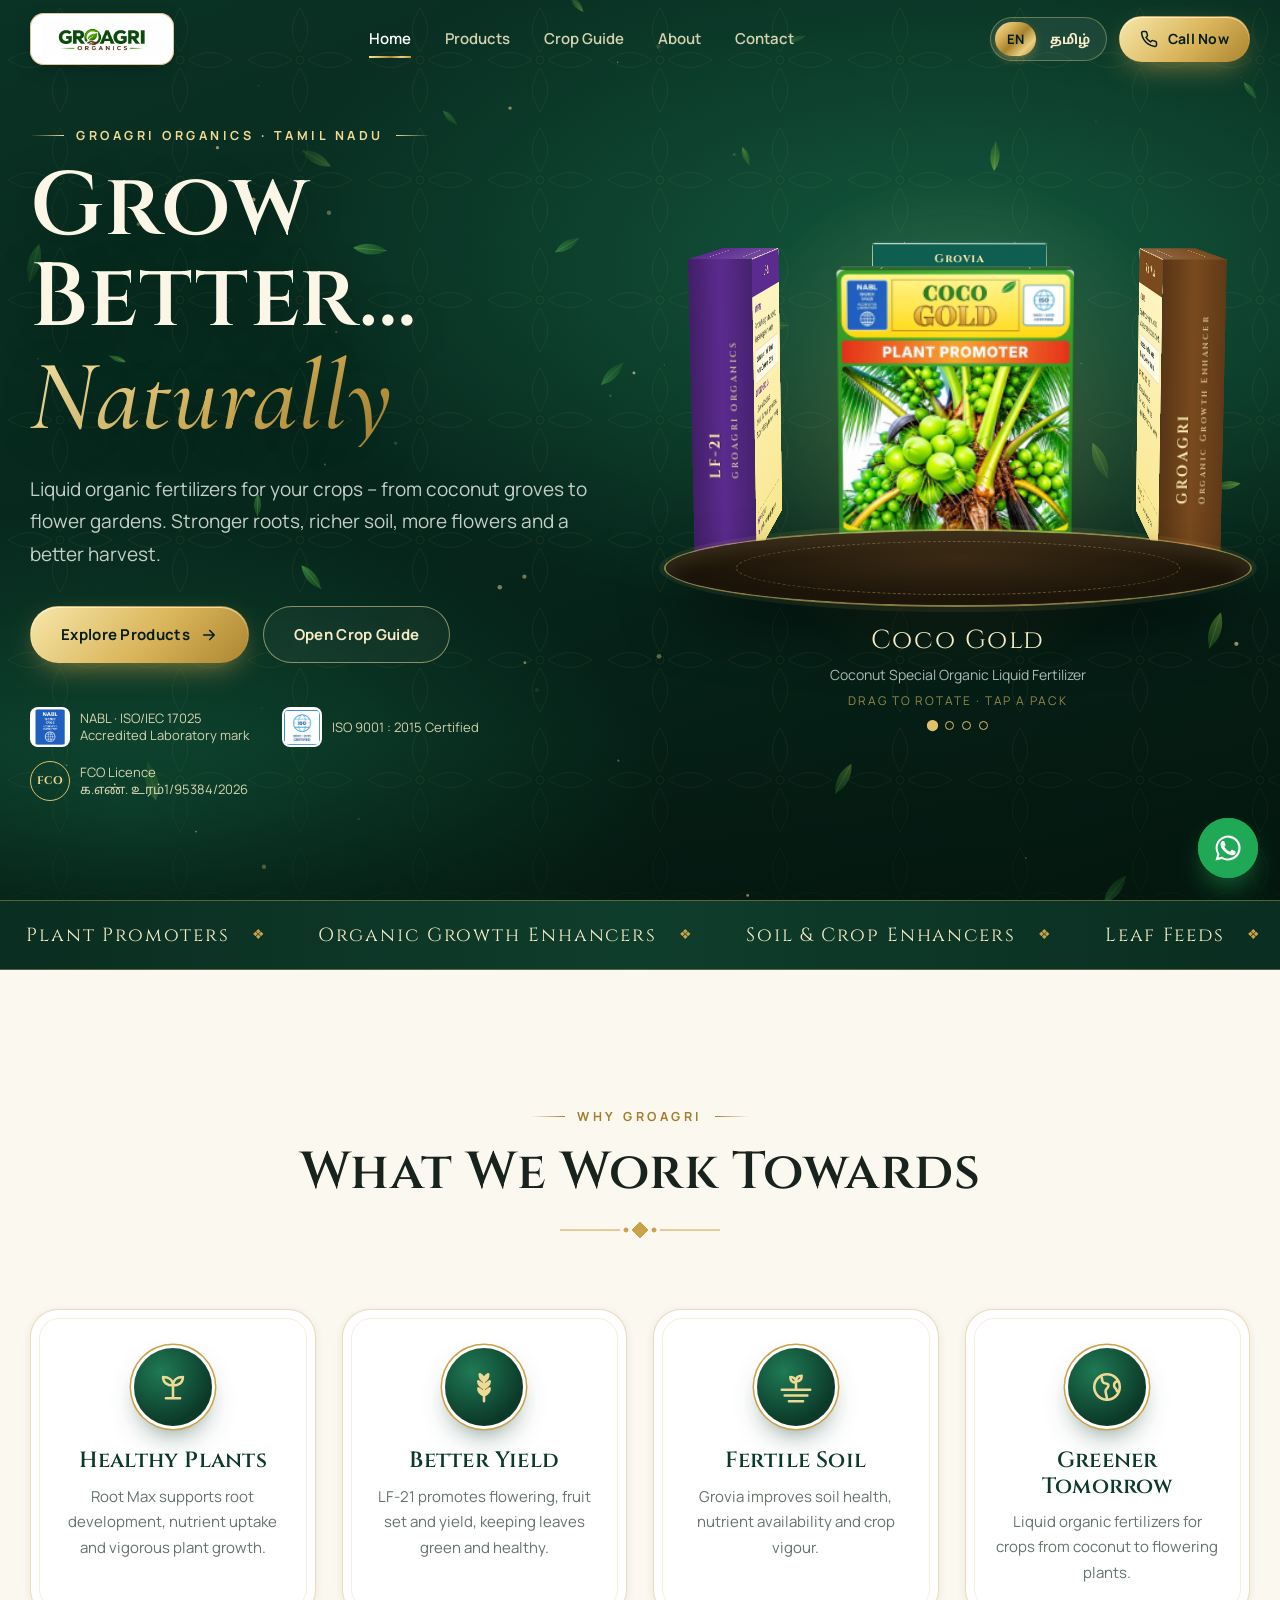
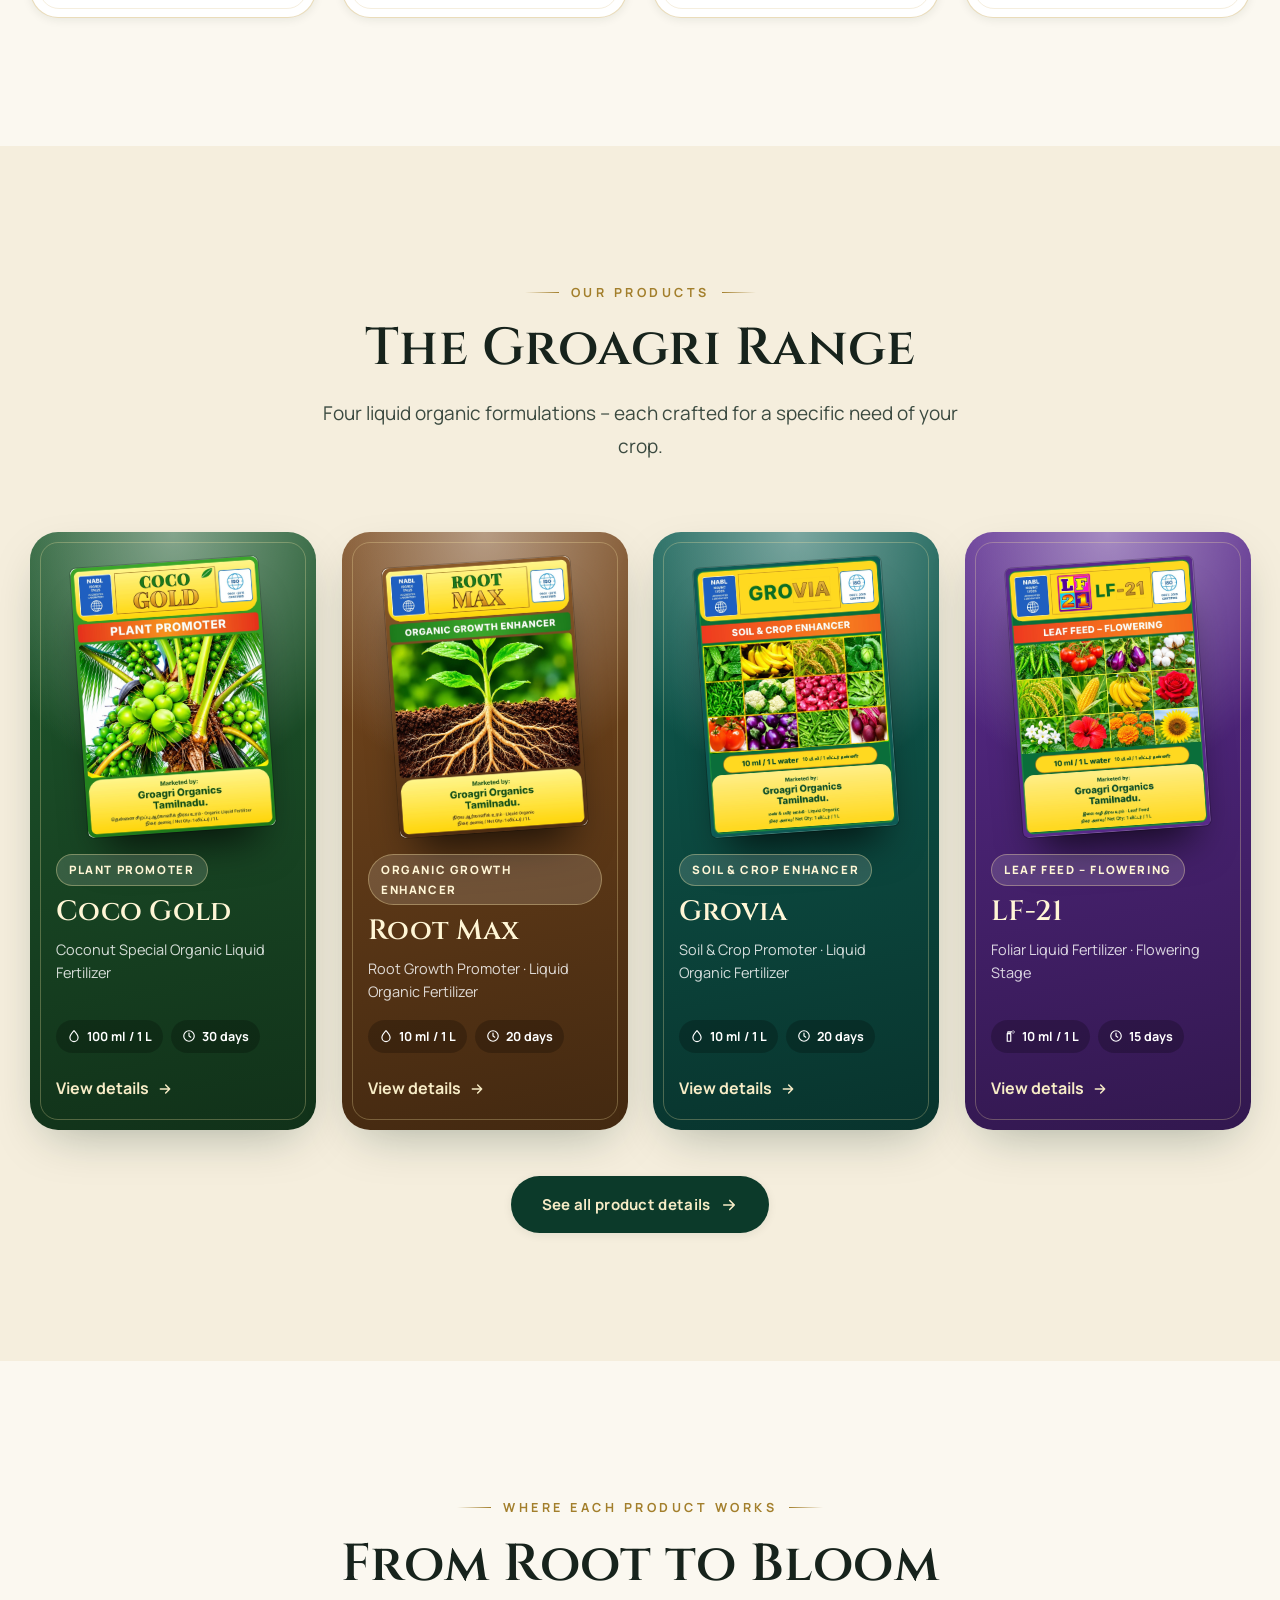
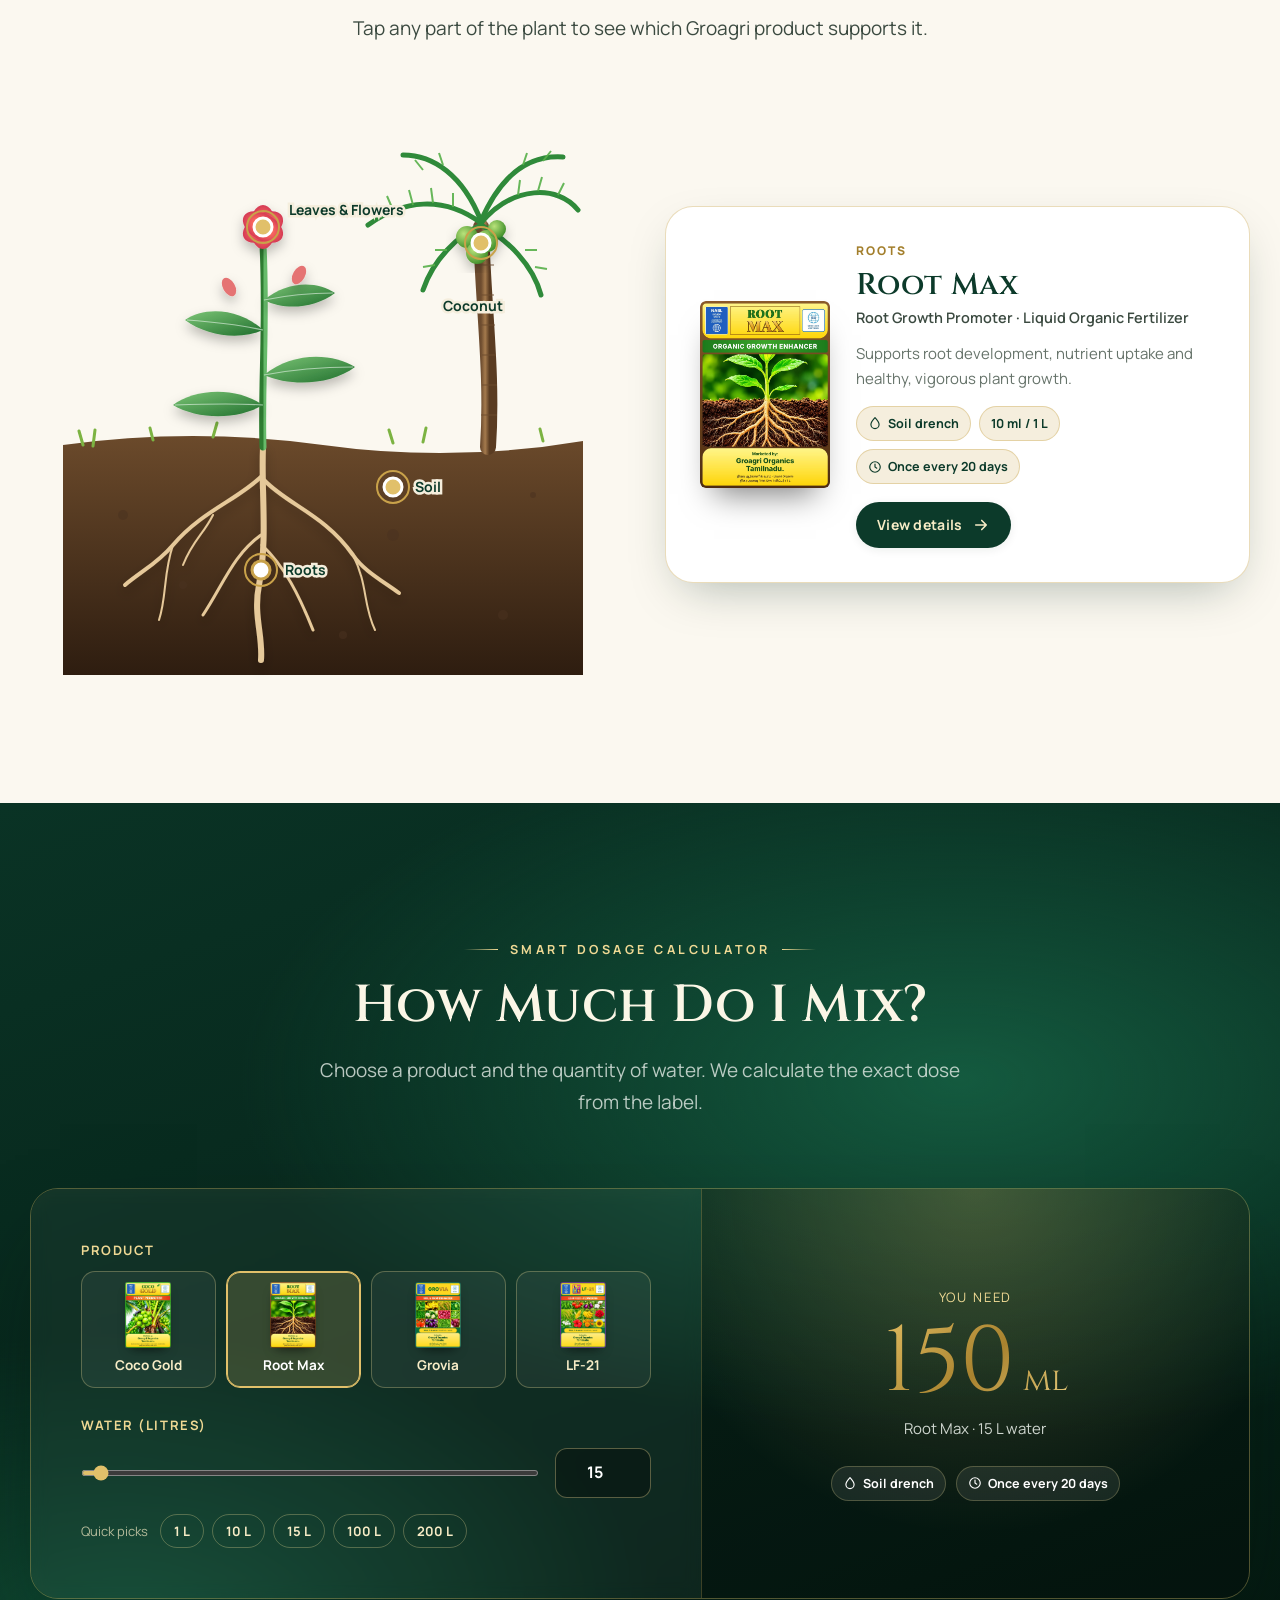
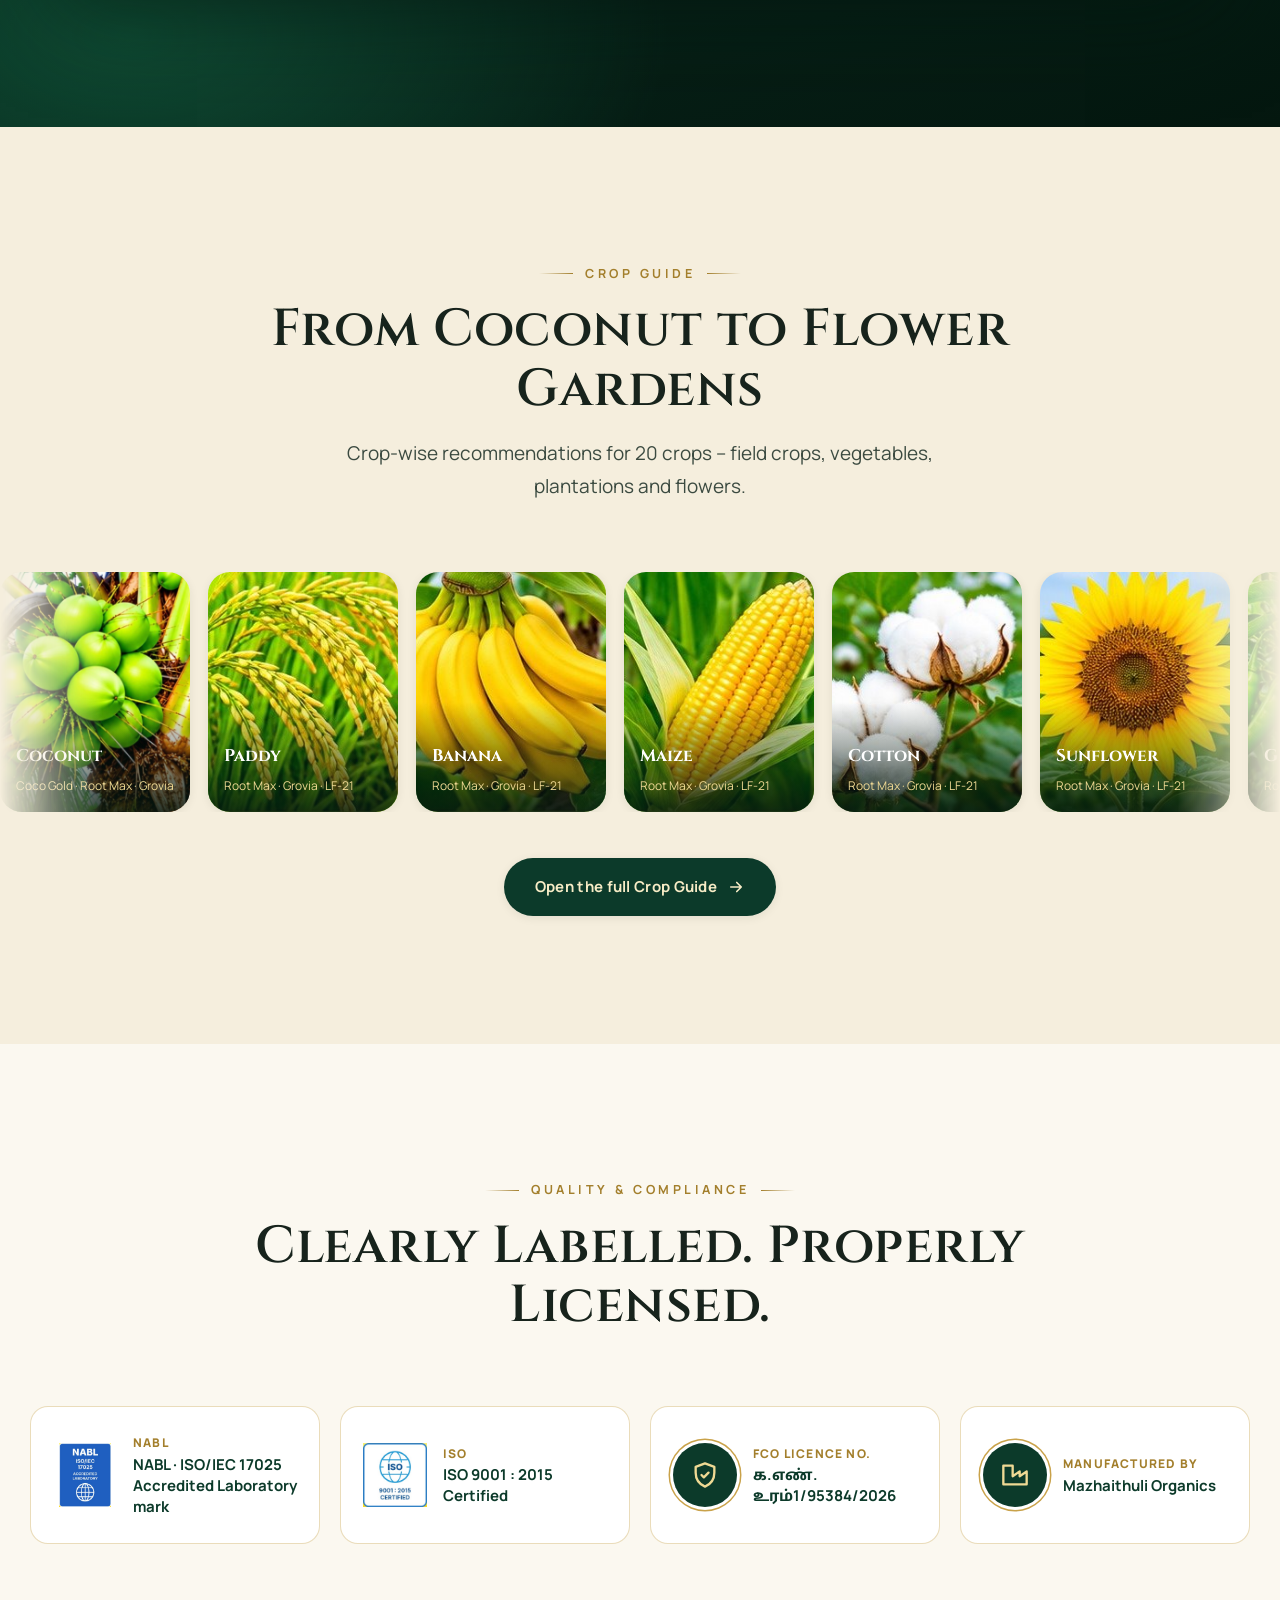
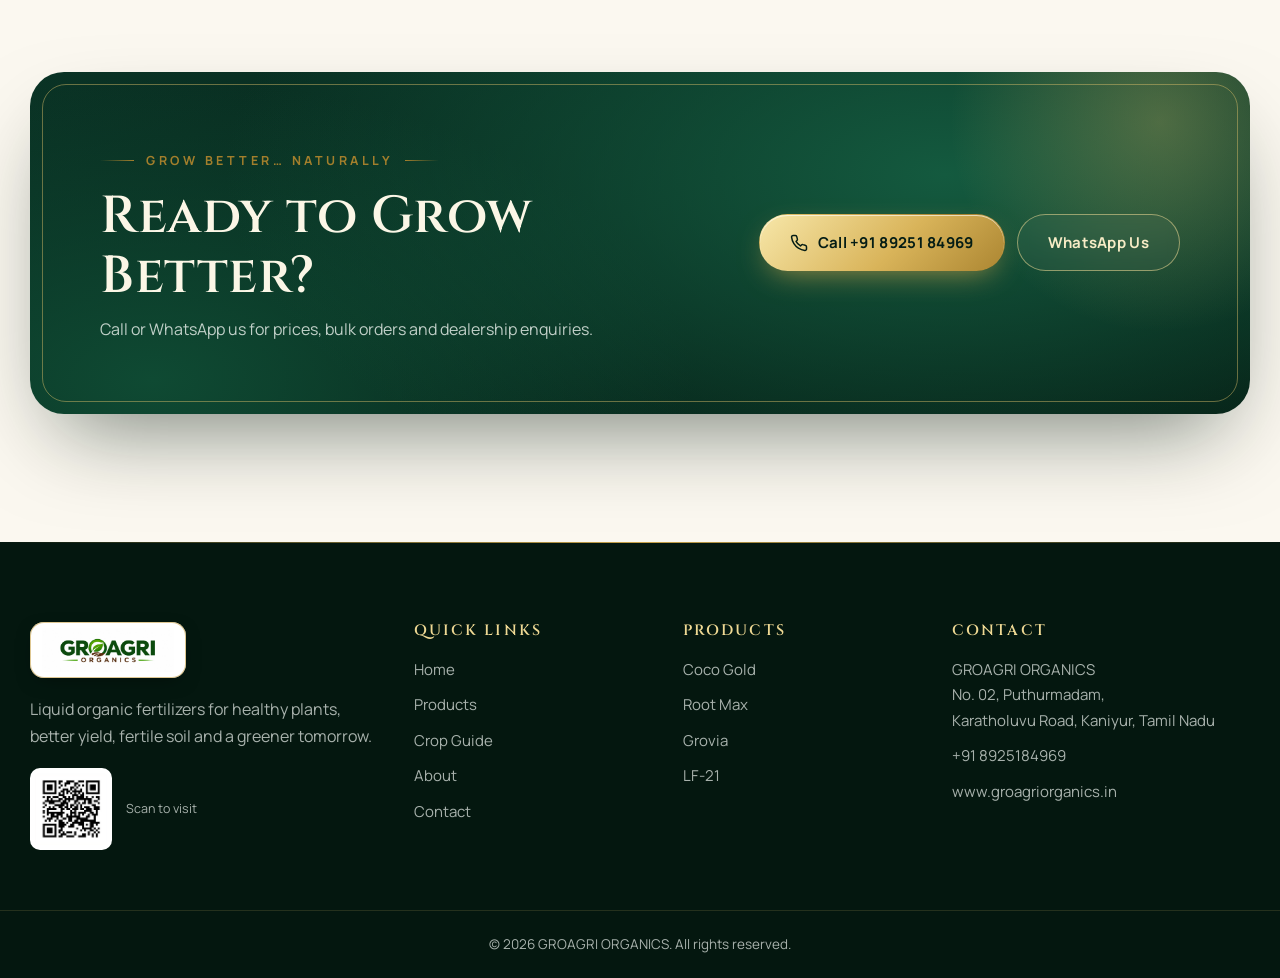
==== index.html @ ae7a4f5a "Redesign site: royal theme, 3D product views, English/Tamil - Replace placeholder catalogue with the" ====
<!DOCTYPE html>
<html lang="en" class="no-js">
<head>
  <meta charset="UTF-8">
  <meta name="viewport" content="width=device-width, initial-scale=1.0, viewport-fit=cover">
  <title>GROAGRI ORGANICS | Liquid Organic Fertilizers – Tamil Nadu</title>
  <meta name="description" content="GROAGRI ORGANICS, Tamil Nadu – Coco Gold, Root Max, Grovia and LF-21 liquid organic fertilizers for coconut, field crops, vegetables and flowers.">
  <meta name="theme-color" content="#082a1f">
  <meta property="og:title" content="GROAGRI ORGANICS – Grow Better… Naturally">
  <meta property="og:description" content="Liquid organic fertilizers: Coco Gold, Root Max, Grovia, LF-21.">
  <meta property="og:image" content="images/banner.jpg">
  <link rel="icon" href="images/logo.png">
  <link rel="preconnect" href="https://fonts.googleapis.com">
  <link rel="preconnect" href="https://fonts.gstatic.com" crossorigin>
  <link href="https://fonts.googleapis.com/css2?family=Cinzel:wght@500;600;700&family=Cormorant+Garamond:ital,wght@1,500;1,600&family=Manrope:wght@400;500;600;700;800&family=Noto+Sans+Tamil:wght@400;500;600;700&family=Noto+Serif+Tamil:wght@500;600;700&display=swap" rel="stylesheet">
  <link rel="preload" as="image" href="images/packs/root-max.jpg">
  <link rel="stylesheet" href="css/style.css">
</head>
<body data-page="home" data-title="meta.title.home">

<main>
  <!-- ============ HERO ============ -->
  <section class="hero">
    <canvas id="particles" aria-hidden="true"></canvas>
    <div class="container">
      <div class="hero-copy">
        <span class="eyebrow reveal" data-i18n="hero.eyebrow">Groagri Organics · Tamil Nadu</span>
        <h1 class="reveal" style="--rd:.08s" data-i18n-html="hero.title">Grow Better…<br><em>Naturally</em></h1>
        <p class="lead reveal" style="--rd:.16s" data-i18n="hero.lead">Liquid organic fertilizers for every stage of your crop.</p>
        <div class="hero-actions reveal" style="--rd:.24s">
          <a href="products.html" class="btn btn-gold"><span data-i18n="hero.btn1">Explore Products</span>
            <svg viewBox="0 0 24 24" fill="none" stroke="currentColor" stroke-width="2.2" stroke-linecap="round" stroke-linejoin="round"><path d="M5 12h14M13 6l6 6-6 6"/></svg></a>
          <a href="crop-guide.html" class="btn btn-ghost" data-i18n="hero.btn2">Open Crop Guide</a>
        </div>
        <div class="trust-row reveal" style="--rd:.32s">
          <div class="trust-item"><img src="images/badges/nabl.png" alt="NABL ISO/IEC 17025" width="40" height="40"><span data-i18n="trust.nabl"></span></div>
          <div class="trust-item"><img src="images/badges/iso.png" alt="ISO 9001:2015" width="40" height="40"><span data-i18n="trust.iso"></span></div>
          <div class="trust-item"><span class="seal">FCO</span><span><span data-i18n="trust.fco"></span><br>க.எண். உரம்1/95384/2026</span></div>
        </div>
      </div>

      <div class="stage reveal" id="stage" style="--rd:.2s" aria-roledescription="carousel" aria-label="Groagri products">
        <div class="stage-glow"></div>
        <div class="ring"></div>
        <div class="pedestal" aria-hidden="true"></div>
        <div class="stage-caption" aria-live="polite">
          <div class="name"></div>
          <div class="type"></div>
          <div class="hint" data-i18n="hero.drag">Drag to rotate</div>
          <div class="stage-dots"></div>
        </div>
      </div>
    </div>
  </section>

  <!-- ============ CATEGORY RIBBON ============ -->
  <div class="marquee" aria-hidden="true">
    <div class="marquee-track">
      <span class="marquee-item" data-i18n="cat.1"></span><span class="marquee-item" data-i18n="cat.2"></span>
      <span class="marquee-item" data-i18n="cat.3"></span><span class="marquee-item" data-i18n="cat.4"></span>
      <span class="marquee-item" data-i18n="tagline"></span>
      <span class="marquee-item" data-i18n="cat.1"></span><span class="marquee-item" data-i18n="cat.2"></span>
      <span class="marquee-item" data-i18n="cat.3"></span><span class="marquee-item" data-i18n="cat.4"></span>
      <span class="marquee-item" data-i18n="tagline"></span>
    </div>
  </div>

  <!-- ============ PILLARS ============ -->
  <section class="section">
    <div class="container">
      <div class="section-head reveal">
        <span class="eyebrow" data-i18n="pillars.eyebrow">Why Groagri</span>
        <h2 data-i18n="pillars.title">Four Promises in Every Bottle</h2>
        <div class="ornament" aria-hidden="true"><svg viewBox="0 0 160 18" fill="none" stroke="currentColor"><path d="M0 9h60M100 9h60"/><path d="M80 1l8 8-8 8-8-8z" fill="currentColor"/><circle cx="66" cy="9" r="2" fill="currentColor"/><circle cx="94" cy="9" r="2" fill="currentColor"/></svg></div>
      </div>
      <div class="grid grid-4">
        <div class="pillar reveal"><div class="medallion"><svg viewBox="0 0 24 24" fill="none" stroke="currentColor" stroke-width="1.8" stroke-linecap="round" stroke-linejoin="round"><path d="M7 20h10M12 20v-9M12 11C12 7 9 5 5 5c0 4 3 6 7 6zM12 11c0-4 3-6 7-6 0 4-3 6-7 6z"/></svg></div><h3 data-i18n="p1.t"></h3><p data-i18n="p1.d"></p></div>
        <div class="pillar reveal" style="--rd:.08s"><div class="medallion"><svg viewBox="0 0 24 24" fill="none" stroke="currentColor" stroke-width="1.8" stroke-linecap="round" stroke-linejoin="round"><path d="M12 22V8M12 8c-2-1-3-3-3-5 2 1 3 3 3 5zM12 8c2-1 3-3 3-5-2 1-3 3-3 5zM12 13c-2-1-4-2-4-5 2 1 4 2 4 5zM12 13c2-1 4-2 4-5-2 1-4 2-4 5zM12 18c-2-1-4-2-4-5 2 1 4 2 4 5zM12 18c2-1 4-2 4-5-2 1-4 2-4 5z"/></svg></div><h3 data-i18n="p2.t"></h3><p data-i18n="p2.d"></p></div>
        <div class="pillar reveal" style="--rd:.16s"><div class="medallion"><svg viewBox="0 0 24 24" fill="none" stroke="currentColor" stroke-width="1.8" stroke-linecap="round" stroke-linejoin="round"><path d="M2 14h20M4 18h16M7 22h10M12 14V6M12 9c-2 0-4-1-4-4 2 0 4 1 4 4zM12 8c2 0 4-1 4-4-2 0-4 1-4 4z"/></svg></div><h3 data-i18n="p3.t"></h3><p data-i18n="p3.d"></p></div>
        <div class="pillar reveal" style="--rd:.24s"><div class="medallion"><svg viewBox="0 0 24 24" fill="none" stroke="currentColor" stroke-width="1.8" stroke-linecap="round" stroke-linejoin="round"><circle cx="12" cy="12" r="9"/><path d="M8 4.5c1 2 0 3.5 1.5 4.5S13 9 13 11s-2 2-2 4 1 3 1 6M20 8c-2 0-3 1-3 3s2 2 2 4"/></svg></div><h3 data-i18n="p4.t"></h3><p data-i18n="p4.d"></p></div>
      </div>
    </div>
  </section>

  <!-- ============ RANGE ============ -->
  <section class="section section-cream">
    <div class="container">
      <div class="section-head reveal">
        <span class="eyebrow" data-i18n="range.eyebrow">Our Products</span>
        <h2 data-i18n="range.title">The Groagri Range</h2>
        <p class="lead" data-i18n="range.lead"></p>
      </div>
      <div class="grid grid-4" id="range-grid"></div>
      <div style="text-align:center;margin-top:46px" class="reveal">
        <a href="products.html" class="btn btn-dark"><span data-i18n="range.all">See all product details</span>
          <svg viewBox="0 0 24 24" fill="none" stroke="currentColor" stroke-width="2.2" stroke-linecap="round" stroke-linejoin="round"><path d="M5 12h14M13 6l6 6-6 6"/></svg></a>
      </div>
    </div>
  </section>

  <!-- ============ PLANT EXPLORER ============ -->
  <section class="section">
    <div class="container">
      <div class="section-head reveal">
        <span class="eyebrow" data-i18n="plant.eyebrow"></span>
        <h2 data-i18n="plant.title">From Root to Bloom</h2>
        <p class="lead" data-i18n="plant.lead"></p>
      </div>
      <div class="explorer">
        <div class="reveal">
          <svg class="plant-svg" viewBox="0 0 520 560" role="group" aria-label="Plant explorer">
            <defs>
              <linearGradient id="soilG" x1="0" y1="0" x2="0" y2="1"><stop offset="0" stop-color="#6b4a2b"/><stop offset="1" stop-color="#2e1d10"/></linearGradient>
              <linearGradient id="stemG" x1="0" y1="0" x2="1" y2="0"><stop offset="0" stop-color="#2e7d32"/><stop offset="1" stop-color="#66bb6a"/></linearGradient>
              <linearGradient id="leafG" x1="0" y1="0" x2="1" y2="1"><stop offset="0" stop-color="#7cc576"/><stop offset="1" stop-color="#1f6e2d"/></linearGradient>
              <linearGradient id="trunkG" x1="0" y1="0" x2="1" y2="0"><stop offset="0" stop-color="#6d4c2f"/><stop offset=".5" stop-color="#a47a4d"/><stop offset="1" stop-color="#5a3c22"/></linearGradient>
              <radialGradient id="nutG" cx=".35" cy=".35" r=".7"><stop offset="0" stop-color="#b9e27a"/><stop offset="1" stop-color="#3f8f2a"/></radialGradient>
              <radialGradient id="flowerG" cx=".5" cy=".5" r=".6"><stop offset="0" stop-color="#ffd54f"/><stop offset=".35" stop-color="#ff6f61"/><stop offset="1" stop-color="#c62850"/></radialGradient>
              <filter id="soft" x="-20%" y="-20%" width="140%" height="140%"><feDropShadow dx="0" dy="6" stdDeviation="6" flood-opacity=".25"/></filter>
            </defs>
            <!-- soil -->
            <path d="M0 330 Q130 312 260 330 T520 326 V560 H0Z" fill="url(#soilG)"/>
            <g fill="#4a3220" opacity=".55"><circle cx="60" cy="400" r="5"/><circle cx="120" cy="470" r="4"/><circle cx="330" cy="420" r="6"/><circle cx="440" cy="500" r="5"/><circle cx="280" cy="520" r="4"/><circle cx="470" cy="380" r="3"/></g>
            <g stroke="#7cb342" stroke-width="3" stroke-linecap="round"><path d="M20 330l-4-14M30 331l2-16M90 325l-3-12M150 322l4-14M330 328l-4-13M360 327l3-14M480 326l-3-12"/></g>
            <!-- roots -->
            <g fill="none" stroke="#e6c99a" stroke-linecap="round" filter="url(#soft)">
              <path d="M200 332 C198 380 205 420 196 470 C190 500 200 520 198 545" stroke-width="6"/>
              <path d="M200 360 C175 385 140 395 110 430 C95 448 80 455 62 470" stroke-width="4"/>
              <path d="M201 365 C225 390 262 400 290 440 C300 455 318 465 336 478" stroke-width="4"/>
              <path d="M198 420 C170 440 160 470 140 500" stroke-width="3"/>
              <path d="M199 430 C222 452 236 480 250 515" stroke-width="3"/>
              <path d="M110 430 C100 460 104 480 96 505M290 440 C305 470 300 490 312 515M150 400 C140 420 130 425 120 450" stroke-width="2"/>
            </g>
            <!-- palm -->
            <path d="M425 332 C430 260 420 190 418 112" stroke="url(#trunkG)" stroke-width="16" fill="none" stroke-linecap="round"/>
            <g stroke="#6d4c2f" stroke-width="1.5" opacity=".6"><path d="M418 300h16M419 270h15M419 240h14M418 210h14M418 180h13M418 150h13"/></g>
            <g fill="none" stroke="#2f8a3a" stroke-width="5" stroke-linecap="round">
              <path d="M418 108 C380 80 340 85 305 110"/><path d="M418 108 C450 70 495 70 515 95"/>
              <path d="M418 106 C400 60 370 40 340 40"/><path d="M418 106 C440 55 470 40 500 42"/>
              <path d="M418 110 C395 120 370 145 360 175"/><path d="M418 110 C445 125 470 150 478 180"/>
            </g>
            <g stroke="#58b04a" stroke-width="2" opacity=".9">
              <path d="M330 95l-6-14M350 90l-4-15M370 88l-2-15M390 92l0-14M455 80l2-15M475 76l4-14M495 80l6-12"/>
              <path d="M360 55l-8-10M380 50l-4-12M460 50l4-12M480 46l8-10M372 150l-12 2M384 135l-12 0M462 135l12 0M472 152l12 2"/>
            </g>
            <g filter="url(#soft)"><circle cx="404" cy="122" r="11" fill="url(#nutG)"/><circle cx="424" cy="126" r="11" fill="url(#nutG)"/><circle cx="414" cy="138" r="11" fill="url(#nutG)"/><circle cx="434" cy="114" r="9" fill="url(#nutG)"/></g>
            <!-- plant stem & leaves -->
            <path d="M200 332 C198 270 204 210 200 130" stroke="url(#stemG)" stroke-width="7" fill="none" stroke-linecap="round"/>
            <g fill="url(#leafG)" filter="url(#soft)">
              <path d="M200 290 C170 270 130 275 110 290 C135 305 175 305 200 290Z"/>
              <path d="M201 260 C230 236 270 238 292 252 C268 270 228 272 201 260Z"/>
              <path d="M200 215 C175 192 140 192 122 205 C145 222 178 225 200 215Z"/>
              <path d="M201 185 C225 165 255 166 272 178 C252 193 222 196 201 185Z"/>
            </g>
            <g stroke="#e8f5e9" stroke-width="1.2" opacity=".6" fill="none"><path d="M200 290 C170 288 140 289 112 290M201 260 C232 254 262 252 290 252M200 215 C178 210 150 207 124 205M201 185 C225 180 248 178 270 178"/></g>
            <g filter="url(#soft)">
              <g transform="translate(200 112)">
                <ellipse rx="13" ry="22" fill="url(#flowerG)"/><ellipse rx="13" ry="22" fill="url(#flowerG)" transform="rotate(60)"/><ellipse rx="13" ry="22" fill="url(#flowerG)" transform="rotate(120)"/>
                <circle r="8" fill="#ffd54f"/>
              </g>
              <ellipse cx="236" cy="160" rx="6" ry="10" fill="#e57373" transform="rotate(30 236 160)"/>
              <ellipse cx="166" cy="172" rx="6" ry="10" fill="#e57373" transform="rotate(-30 166 172)"/>
            </g>
            <!-- hotspots -->
            <g class="hotspot" data-zone="leaf" tabindex="0" role="button" aria-label="LF-21 – leaves and flowers"><circle class="ring-o" cx="200" cy="112" r="16"/><circle class="dot" cx="200" cy="112" r="9"/><text x="226" y="100" data-i18n="plant.leaf">Leaves &amp; Flowers</text></g>
            <g class="hotspot" data-zone="nut" tabindex="0" role="button" aria-label="Coco Gold – coconut"><circle class="ring-o" cx="418" cy="128" r="16"/><circle class="dot" cx="418" cy="128" r="9"/><text x="380" y="196" data-i18n="plant.nut">Coconut</text></g>
            <g class="hotspot" data-zone="soil" tabindex="0" role="button" aria-label="Grovia – soil"><circle class="ring-o" cx="330" cy="372" r="16"/><circle class="dot" cx="330" cy="372" r="9"/><text x="352" y="377" data-i18n="plant.soil">Soil</text></g>
            <g class="hotspot" data-zone="root" tabindex="0" role="button" aria-label="Root Max – roots"><circle class="ring-o" cx="198" cy="455" r="16"/><circle class="dot" cx="198" cy="455" r="9"/><text x="222" y="460" data-i18n="plant.root">Roots</text></g>
          </svg>
        </div>
        <div class="explorer-panel reveal" id="explorer-panel" aria-live="polite"></div>
      </div>
    </div>
  </section>

  <!-- ============ CALCULATOR ============ -->
  <section class="section section-dark">
    <div class="container">
      <div class="section-head reveal">
        <span class="eyebrow" data-i18n="calc.eyebrow">Smart Dosage Calculator</span>
        <h2 style="color:#fbf6e6" data-i18n="calc.title">How Much Do I Mix?</h2>
        <p class="lead" data-i18n="calc.lead"></p>
      </div>
      <div class="calc reveal" id="calc">
        <div class="calc-form">
          <label class="lbl" data-i18n="calc.product">Product</label>
          <div class="prod-pick"></div>
          <label class="lbl" for="calc-l" data-i18n="calc.water">Water (litres)</label>
          <div class="range-row">
            <input type="range" min="1" max="500" step="1" value="15" aria-label="Water (litres)">
            <input type="number" id="calc-l" min="1" max="1000" value="15" inputmode="numeric">
          </div>
          <div class="quick"><span data-i18n="calc.tank">Quick picks</span>
            <button type="button" data-l="1">1 L</button><button type="button" data-l="10">10 L</button>
            <button type="button" data-l="15">15 L</button><button type="button" data-l="100">100 L</button><button type="button" data-l="200">200 L</button>
          </div>
        </div>
        <div class="calc-out" aria-live="polite">
          <div class="k" data-i18n="calc.need">You need</div>
          <div class="big"></div>
          <div class="sub"></div>
          <div class="meta"></div>
        </div>
      </div>
    </div>
  </section>

  <!-- ============ CROPS ============ -->
  <section class="section section-cream">
    <div class="container">
      <div class="section-head reveal">
        <span class="eyebrow" data-i18n="cropsTeaser.eyebrow">Crop Guide</span>
        <h2 data-i18n="cropsTeaser.title">From Coconut to Flower Gardens</h2>
        <p class="lead" data-i18n="cropsTeaser.lead"></p>
      </div>
    </div>
    <div class="crop-strip marquee-host" id="crop-strip"></div>
    <div style="text-align:center;margin-top:46px" class="reveal">
      <a href="crop-guide.html" class="btn btn-dark"><span data-i18n="cropsTeaser.btn">Open the full Crop Guide</span>
        <svg viewBox="0 0 24 24" fill="none" stroke="currentColor" stroke-width="2.2" stroke-linecap="round" stroke-linejoin="round"><path d="M5 12h14M13 6l6 6-6 6"/></svg></a>
    </div>
  </section>

  <!-- ============ QUALITY ============ -->
  <section class="section">
    <div class="container">
      <div class="section-head reveal">
        <span class="eyebrow" data-i18n="quality.eyebrow">Quality &amp; Compliance</span>
        <h2 data-i18n="quality.title">Clearly Labelled. Properly Licensed.</h2>
      </div>
      <div class="quality-grid">
        <div class="q-card reveal"><img src="images/badges/nabl.png" alt="NABL ISO/IEC 17025" loading="lazy"><div><small>NABL</small><b data-i18n="trust.nabl"></b></div></div>
        <div class="q-card reveal" style="--rd:.08s"><img src="images/badges/iso.png" alt="ISO 9001:2015" loading="lazy"><div><small>ISO</small><b data-i18n="trust.iso"></b></div></div>
        <div class="q-card reveal" style="--rd:.16s"><span class="seal-lg"><svg viewBox="0 0 24 24" fill="none" stroke="currentColor" stroke-width="2" stroke-linecap="round" stroke-linejoin="round"><path d="M12 22c5.5-2.5 8-6 8-12V5l-8-3-8 3v5c0 6 2.5 9.5 8 12Z"/><path d="m9 12 2 2 4-4"/></svg></span><div><small data-i18n="prod.licence">FCO Licence No.</small><b>க.எண். உரம்1/95384/2026</b></div></div>
        <div class="q-card reveal" style="--rd:.24s"><span class="seal-lg"><svg viewBox="0 0 24 24" fill="none" stroke="currentColor" stroke-width="2" stroke-linecap="round" stroke-linejoin="round"><path d="M2 20h20V9l-6 4V9l-6 4V4H2z"/></svg></span><div><small data-i18n="prod.mfgBy">Manufactured by</small><b>Mazhaithuli Organics</b></div></div>
      </div>
    </div>
  </section>

  <!-- ============ CTA ============ -->
  <section class="section" style="padding-top:0">
    <div class="container">
      <div class="cta-royal reveal">
        <div>
          <span class="eyebrow" data-i18n="slogan">Grow Better… Naturally</span>
          <h2 data-i18n="cta.title">Ready to Grow Better?</h2>
          <p data-i18n="cta.lead"></p>
        </div>
        <div class="actions">
          <a href="tel:+918925184969" class="btn btn-gold"><svg viewBox="0 0 24 24" fill="none" stroke="currentColor" stroke-width="2" stroke-linecap="round" stroke-linejoin="round"><path d="M22 16.9v3a2 2 0 0 1-2.2 2 19.8 19.8 0 0 1-8.6-3.1 19.5 19.5 0 0 1-6-6A19.8 19.8 0 0 1 2.1 4.2 2 2 0 0 1 4.1 2h3a2 2 0 0 1 2 1.7c.1 1 .4 1.9.7 2.8a2 2 0 0 1-.5 2.1L8 9.9a16 16 0 0 0 6 6l1.3-1.3a2 2 0 0 1 2.1-.4c.9.3 1.8.6 2.8.7a2 2 0 0 1 1.7 2z"/></svg><span data-i18n="cta.call">Call +91 89251 84969</span></a>
          <a href="https://wa.me/918925184969" target="_blank" rel="noopener" class="btn btn-ghost" data-i18n="cta.wa">WhatsApp Us</a>
        </div>
      </div>
    </div>
  </section>
</main>

<script src="js/data.js"></script>
<script src="js/i18n.js"></script>
<script src="js/main.js"></script>
</body>
</html>
---- css/style.css ----
/* =========================================================
   GROAGRI ORGANICS — Royal Emerald & Antique Gold theme
   ========================================================= */
@view-transition { navigation: auto; }

:root {
  --em-950: #051d15;
  --em-900: #082a1f;
  --em-800: #0c3a2a;
  --em-700: #124c37;
  --em-600: #1a6448;
  --em-500: #22805b;
  --leaf: #4caf50;
  --gold-200: #f7ecc6;
  --gold-300: #efd994;
  --gold-400: #e1c06a;
  --gold-500: #c9a24a;
  --gold-600: #a37f2c;
  --gold-700: #7d5f1c;
  --ivory: #fbf8f0;
  --cream: #f5eedd;
  --parch: #ece0c2;
  --ink: #17231c;
  --ink-2: #3b4a40;
  --muted: #66736a;
  --line: rgba(201, 162, 74, .38);
  --line-soft: rgba(23, 35, 28, .09);
  --gold-grad: linear-gradient(135deg, #f7e7a9 0%, #d9b45a 28%, #a8822e 52%, #e9cf80 76%, #b88f37 100%);
  --em-grad: radial-gradient(1200px 600px at 75% 30%, #145a3f 0%, rgba(20,90,63,0) 60%),
             radial-gradient(900px 500px at 10% 90%, #0f4a33 0%, rgba(15,74,51,0) 60%),
             linear-gradient(160deg, #0a3325 0%, #062319 60%, #04170f 100%);
  --radius: 18px;
  --radius-lg: 28px;
  --shadow-sm: 0 2px 10px rgba(8, 42, 31, .08);
  --shadow: 0 18px 50px -18px rgba(8, 42, 31, .35);
  --shadow-lg: 0 40px 90px -30px rgba(4, 23, 15, .55);
  --font-display: "Cinzel", "Noto Serif Tamil", Georgia, serif;
  --font-serif: "Cormorant Garamond", "Noto Serif Tamil", Georgia, serif;
  --font-body: "Manrope", "Noto Sans Tamil", system-ui, -apple-system, "Segoe UI", sans-serif;
  --header-h: 78px;
  --ease: cubic-bezier(.22, .8, .24, 1);
}

html[data-lang="ta"] {
  --font-display: "Noto Serif Tamil", "Cinzel", Georgia, serif;
  --font-serif: "Noto Serif Tamil", "Cormorant Garamond", Georgia, serif;
  --font-body: "Noto Sans Tamil", "Manrope", system-ui, sans-serif;
}

*, *::before, *::after { box-sizing: border-box; margin: 0; padding: 0; }
html { scroll-behavior: smooth; -webkit-text-size-adjust: 100%; }
body {
  font-family: var(--font-body);
  color: var(--ink);
  background: var(--ivory);
  line-height: 1.7;
  font-size: 16px;
  overflow-x: hidden;
  -webkit-font-smoothing: antialiased;
}
img { max-width: 100%; display: block; }
a { color: inherit; text-decoration: none; }
button, input, select, textarea { font: inherit; color: inherit; }
ul { list-style: none; }
::selection { background: var(--gold-400); color: var(--em-950); }
:focus-visible { outline: 2px solid var(--gold-400); outline-offset: 3px; border-radius: 6px; }

.container { width: min(1220px, 100% - 40px); margin-inline: auto; }
.section { padding: clamp(72px, 10vw, 130px) 0; position: relative; }
.section-cream { background: var(--cream); }
.section-dark { background: var(--em-grad); color: #eaf1ec; }
.section-dark .lead, .section-dark p { color: rgba(234, 241, 236, .78); }

/* ---------- Typography ---------- */
h1, h2, h3, h4 { font-family: var(--font-display); line-height: 1.15; font-weight: 600; letter-spacing: .01em; }
html[data-lang="ta"] h1, html[data-lang="ta"] h2, html[data-lang="ta"] h3 { line-height: 1.4; letter-spacing: 0; }
h2 { font-size: clamp(30px, 4.2vw, 52px); }
html[data-lang="ta"] h2 { font-size: clamp(26px, 3.4vw, 42px); }
h3 { font-size: 22px; }
.lead { font-size: clamp(16px, 1.5vw, 19px); color: var(--ink-2); max-width: 640px; }
em, .serif-i { font-family: var(--font-serif); font-style: italic; font-weight: 500; }
.gold-text {
  background: var(--gold-grad); -webkit-background-clip: text; background-clip: text; color: transparent;
}

.eyebrow {
  display: inline-flex; align-items: center; gap: 12px;
  font-size: 12.5px; letter-spacing: .28em; text-transform: uppercase; font-weight: 700;
  color: var(--gold-600); margin-bottom: 16px;
}
html[data-lang="ta"] .eyebrow { letter-spacing: .06em; font-size: 13.5px; }
.eyebrow::before, .eyebrow::after {
  content: ""; width: 34px; height: 1px; background: linear-gradient(90deg, transparent, currentColor);
}
.eyebrow::after { background: linear-gradient(90deg, currentColor, transparent); }
.section-dark .eyebrow, .hero .eyebrow, .page-banner .eyebrow { color: var(--gold-300); }

.section-head { text-align: center; max-width: 780px; margin: 0 auto clamp(44px, 6vw, 70px); }
.section-head .lead { margin: 18px auto 0; }

.ornament { display: flex; justify-content: center; margin: 18px 0 0; color: var(--gold-500); }
.ornament svg { width: 160px; height: 18px; }

/* ---------- Buttons ---------- */
.btn {
  --bg: var(--em-800);
  position: relative; display: inline-flex; align-items: center; justify-content: center; gap: 10px;
  padding: 15px 30px; border-radius: 999px; font-weight: 700; font-size: 15px; letter-spacing: .02em;
  border: 1px solid transparent; cursor: pointer; overflow: hidden; isolation: isolate;
  transition: transform .35s var(--ease), box-shadow .35s var(--ease), background .3s;
  white-space: nowrap;
}
.btn svg { width: 18px; height: 18px; flex: none; }
.btn:hover { transform: translateY(-2px); }
.btn-gold { background: var(--gold-grad); background-size: 200% 200%; color: var(--em-950); box-shadow: 0 10px 30px -10px rgba(201, 162, 74, .8), inset 0 1px 0 rgba(255,255,255,.6); }
.btn-gold::after {
  content: ""; position: absolute; inset: 0; z-index: -1;
  background: linear-gradient(110deg, transparent 30%, rgba(255,255,255,.65) 48%, transparent 66%);
  transform: translateX(-120%); transition: transform .9s var(--ease);
}
.btn-gold:hover::after { transform: translateX(120%); }
.btn-ghost { border-color: rgba(239, 217, 148, .55); color: var(--gold-200); background: rgba(255,255,255,.04); backdrop-filter: blur(6px); }
.btn-ghost:hover { background: rgba(239, 217, 148, .12); border-color: var(--gold-300); }
.btn-dark { background: var(--em-800); color: var(--gold-200); box-shadow: var(--shadow-sm); }
.btn-dark:hover { background: var(--em-700); box-shadow: var(--shadow); }
.btn-line { border-color: var(--line); color: var(--em-800); background: transparent; }
.btn-line:hover { background: var(--em-800); color: var(--gold-200); }
.btn-sm { padding: 10px 20px; font-size: 14px; }
.btn-wa { background: #1fa855; color: #fff; }
.btn-wa:hover { background: #18914a; }

/* ---------- Header ---------- */
.scroll-progress {
  position: fixed; top: 0; left: 0; height: 3px; width: 100%; z-index: 120;
  background: var(--gold-grad); transform-origin: 0 50%; transform: scaleX(0);
}
.site-header {
  position: fixed; inset: 0 0 auto; z-index: 100; height: var(--header-h);
  display: flex; align-items: center;
  transition: background .4s, box-shadow .4s, height .4s;
}
.site-header::after {
  content: ""; position: absolute; left: 0; right: 0; bottom: 0; height: 1px;
  background: linear-gradient(90deg, transparent, rgba(225, 192, 106, .45), transparent); opacity: 0; transition: opacity .4s;
}
.site-header.scrolled { background: rgba(6, 32, 23, .82); backdrop-filter: blur(16px) saturate(140%); -webkit-backdrop-filter: blur(16px) saturate(140%); box-shadow: 0 10px 40px -20px rgba(0,0,0,.6); --header-h: 68px; }
.site-header.scrolled::after { opacity: 1; }
.site-header .container { display: flex; align-items: center; justify-content: space-between; gap: 18px; }
.brand { display: flex; align-items: center; gap: 12px; flex: none; }
.brand-badge {
  background: #fff; border-radius: 14px; padding: 6px 12px; display: grid; place-items: center;
  box-shadow: 0 6px 20px -8px rgba(0,0,0,.5), inset 0 0 0 1px rgba(201, 162, 74, .6);
}
.brand img { height: 40px; width: auto; }
.nav { display: flex; align-items: center; gap: 6px; }
.nav a.nav-link {
  position: relative; padding: 8px 14px; font-weight: 600; font-size: 15px; color: rgba(247, 236, 198, .86);
  transition: color .3s;
}
.nav a.nav-link::after {
  content: ""; position: absolute; left: 14px; right: 14px; bottom: 2px; height: 1.5px;
  background: var(--gold-grad); transform: scaleX(0); transform-origin: center; transition: transform .4s var(--ease);
}
.nav a.nav-link:hover, .nav a.nav-link.active { color: #fff; }
.nav a.nav-link:hover::after, .nav a.nav-link.active::after { transform: scaleX(1); }
.header-actions { display: flex; align-items: center; gap: 12px; }

.lang-switch {
  display: inline-flex; padding: 4px; border-radius: 999px; gap: 2px;
  background: rgba(255,255,255,.07); border: 1px solid rgba(239, 217, 148, .35);
}
.lang-switch button {
  border: 0; background: transparent; color: var(--gold-200); cursor: pointer;
  font-weight: 700; font-size: 13px; padding: 6px 12px; border-radius: 999px; transition: background .3s, color .3s;
  font-family: "Manrope", "Noto Sans Tamil", sans-serif;
}
.lang-switch button[aria-pressed="true"] { background: var(--gold-grad); color: var(--em-950); box-shadow: 0 4px 12px -4px rgba(201,162,74,.8); }

.menu-toggle {
  display: none; width: 46px; height: 46px; border-radius: 12px; cursor: pointer;
  background: rgba(255,255,255,.06); border: 1px solid rgba(239, 217, 148, .35); position: relative;
}
.menu-toggle span, .menu-toggle span::before, .menu-toggle span::after {
  position: absolute; left: 12px; right: 12px; height: 2px; background: var(--gold-200); border-radius: 2px; content: "";
  transition: transform .35s var(--ease), top .35s var(--ease), opacity .2s;
}
.menu-toggle span { top: 22px; }
.menu-toggle span::before { left: 0; right: 0; top: -7px; }
.menu-toggle span::after { left: 0; right: 0; top: 7px; }
body.menu-open .menu-toggle span { background: transparent; }
body.menu-open .menu-toggle span::before { top: 0; transform: rotate(45deg); }
body.menu-open .menu-toggle span::after { top: 0; transform: rotate(-45deg); }

/* ---------- Hero ---------- */
.hero {
  position: relative; min-height: 100svh; display: flex; align-items: center;
  background: var(--em-grad); color: #eef4ef; overflow: hidden;
  padding: calc(var(--header-h) + 30px) 0 90px;
}
.hero::before {
  /* subtle royal damask pattern */
  content: ""; position: absolute; inset: 0; opacity: .07; pointer-events: none;
  background-image: url("data:image/svg+xml,%3Csvg xmlns='http://www.w3.org/2000/svg' width='120' height='120' viewBox='0 0 120 120'%3E%3Cg fill='none' stroke='%23e1c06a' stroke-width='1'%3E%3Cpath d='M60 8c10 16 10 28 0 44C50 36 50 24 60 8z'/%3E%3Cpath d='M60 112c10-16 10-28 0-44-10 16-10 28 0 44z'/%3E%3Cpath d='M8 60c16-10 28-10 44 0-16 10-28 10-44 0z'/%3E%3Cpath d='M112 60c-16-10-28-10-44 0 16 10 28 10 44 0z'/%3E%3Ccircle cx='60' cy='60' r='4'/%3E%3C/g%3E%3C/svg%3E");
}
.hero::after {
  content: ""; position: absolute; inset: auto 0 0; height: 160px; pointer-events: none;
  background: linear-gradient(180deg, transparent, rgba(4, 23, 15, .6));
}
#particles { position: absolute; inset: 0; width: 100%; height: 100%; pointer-events: none; z-index: 1; }
.hero .container { position: relative; z-index: 2; display: grid; grid-template-columns: 1.02fr 1fr; align-items: center; gap: 40px; }
.hero h1 {
  font-size: clamp(44px, 7vw, 92px); font-weight: 600; line-height: 1.02; margin-bottom: 26px;
  color: #fbf6e6; text-shadow: 0 10px 40px rgba(0,0,0,.35);
}
html[data-lang="ta"] .hero h1 { font-size: clamp(34px, 5.2vw, 66px); line-height: 1.3; }
.hero h1 em {
  display: inline-block; font-size: 1.12em; padding-right: .1em;
  background: var(--gold-grad); background-size: 220% 100%; -webkit-background-clip: text; background-clip: text; color: transparent;
  animation: goldflow 7s ease-in-out infinite;
}
@keyframes goldflow { 0%,100% { background-position: 0% 50%; } 50% { background-position: 100% 50%; } }
.hero .lead { color: rgba(238, 244, 239, .82); margin-bottom: 36px; }
.hero-actions { display: flex; flex-wrap: wrap; gap: 14px; }
.trust-row { display: flex; flex-wrap: wrap; align-items: center; gap: 14px 22px; margin-top: 44px; }
.trust-item { display: flex; align-items: center; gap: 10px; font-size: 13px; color: rgba(247, 236, 198, .85); max-width: 230px; line-height: 1.35; }
.trust-item img { width: 40px; height: 40px; object-fit: contain; border-radius: 8px; background: #fff; padding: 2px; flex: none; }
.trust-item .seal {
  width: 40px; height: 40px; border-radius: 50%; display: grid; place-items: center; flex: none;
  border: 1px solid var(--gold-400); color: var(--gold-300); font-family: var(--font-display); font-size: 11px; font-weight: 700;
}

/* ---------- 3D Carousel ---------- */
.stage {
  --w: 196px; --h: calc(var(--w) * 1.438); --d: calc(var(--w) * .3); --r: calc(var(--w) * 1.12);
  --top: 60px;
  position: relative; height: calc(var(--top) + var(--h) + 190px); perspective: 1500px; perspective-origin: 50% 30%;
  touch-action: pan-y; cursor: grab; user-select: none; -webkit-user-select: none; outline: none;
}
.stage.dragging { cursor: grabbing; }
.stage-glow {
  position: absolute; width: 120%; aspect-ratio: 1; border-radius: 50%; left: -10%; top: 50%; transform: translateY(-55%);
  background: radial-gradient(closest-side, rgba(225, 192, 106, .28), rgba(225, 192, 106, .07) 50%, transparent 72%);
  filter: blur(6px); pointer-events: none;
}
.ring { position: absolute; left: 50%; top: var(--top); margin-left: calc(var(--w) / -2); width: var(--w); height: var(--h); transform-style: preserve-3d; }
.slot { position: absolute; inset: 0; transform-style: preserve-3d; }
.slot .float { position: absolute; inset: 0; transform-style: preserve-3d; animation: floaty 6s ease-in-out infinite; }
.slot:nth-child(2) .float { animation-delay: -1.5s; }
.slot:nth-child(3) .float { animation-delay: -3s; }
.slot:nth-child(4) .float { animation-delay: -4.5s; }
@keyframes floaty { 0%,100% { transform: translateY(0); } 50% { transform: translateY(-12px); } }

.pedestal {
  position: absolute; left: 50%; top: calc(var(--top) + var(--h) - 4px); width: calc(var(--r) * 2.9); max-width: 100%; height: 74px; transform: translateX(-50%);
  border-radius: 50%;
  background: radial-gradient(ellipse at 50% 35%, #3a2a14 0%, #20170b 55%, #0d0904 100%);
  box-shadow: 0 0 0 2px rgba(225, 192, 106, .55), 0 0 0 7px rgba(225, 192, 106, .08), 0 30px 60px -10px rgba(0,0,0,.7), inset 0 8px 18px rgba(255, 220, 150, .12);
}
.pedestal::before {
  content: ""; position: absolute; inset: 10px 12%; border-radius: 50%;
  border: 1px dashed rgba(225, 192, 106, .35);
}
.stage-caption { position: absolute; top: calc(var(--top) + var(--h) + 84px); left: 0; right: 0; text-align: center; z-index: 3; }
.stage-caption .name { font-family: var(--font-display); font-size: 26px; color: var(--gold-200); letter-spacing: .06em; transition: opacity .3s; }
.stage-caption .type { font-size: 14px; color: rgba(238, 244, 239, .72); min-height: 1.6em; padding: 0 10px; }
.stage-caption .hint { font-size: 12px; letter-spacing: .16em; text-transform: uppercase; color: rgba(225, 192, 106, .65); margin-top: 4px; }
.stage-dots { display: flex; justify-content: center; gap: 8px; margin-top: 10px; }
.stage-dots button { width: 9px; height: 9px; border-radius: 50%; border: 1px solid var(--gold-400); background: transparent; cursor: pointer; padding: 0; transition: background .3s, transform .3s; }
.stage-dots button[aria-current="true"] { background: var(--gold-400); transform: scale(1.25); }

/* ---------- Cuboid product pack ---------- */
.pack {
  --w: 196px; --h: calc(var(--w) * 1.438); --d: calc(var(--w) * .3);
  --c: #1f5a2e; --a: #e8c24a;
  position: absolute; inset: 0; width: var(--w); height: var(--h); transform-style: preserve-3d;
}
.stage .pack, .ring .pack { --w: inherit; }
.pack .face { position: absolute; backface-visibility: hidden; -webkit-backface-visibility: hidden; overflow: hidden; }
.pack .front, .pack .back { width: var(--w); height: var(--h); border-radius: 4px; }
.pack .front { transform: translateZ(calc(var(--d) / 2)); background: #f6e27a center / cover no-repeat; box-shadow: inset 0 0 0 1px rgba(0,0,0,.15); }
.pack .front::after {
  content: ""; position: absolute; inset: 0; pointer-events: none;
  background: linear-gradient(115deg, rgba(255,255,255,0) 30%, rgba(255,255,255,.35) 45%, rgba(255,255,255,0) 60%);
  background-size: 250% 100%; background-position: var(--shine, 120%) 0; mix-blend-mode: soft-light;
}
.pack .back { transform: rotateY(180deg) translateZ(calc(var(--d) / 2)); background: linear-gradient(180deg, #fff6c9, #f9e78e); color: #1d2a1f; }
.pack .side {
  width: var(--d); height: var(--h); left: calc((var(--w) - var(--d)) / 2);
  background: linear-gradient(90deg, color-mix(in srgb, var(--c) 72%, #000), var(--c) 50%, color-mix(in srgb, var(--c) 78%, #000));
  display: flex; align-items: center; justify-content: center;
}
.pack .right { transform: rotateY(90deg) translateZ(calc(var(--w) / 2)); }
.pack .left { transform: rotateY(-90deg) translateZ(calc(var(--w) / 2)); }
.pack .side span {
  writing-mode: vertical-rl; transform: rotate(180deg); white-space: nowrap;
  font-family: "Cinzel", serif; font-weight: 700; letter-spacing: .18em; color: #fbe9a8; font-size: calc(var(--w) * .07);
  text-shadow: 0 1px 0 rgba(0,0,0,.35);
}
.pack .side small { display: block; font-size: .6em; letter-spacing: .3em; opacity: .75; }
.pack .top, .pack .bottom {
  width: var(--w); height: var(--d); top: calc((var(--h) - var(--d)) / 2);
  background: linear-gradient(180deg, color-mix(in srgb, var(--c) 85%, #fff), var(--c));
}
.pack .top { transform: rotateX(90deg) translateZ(calc(var(--h) / 2)); }
.pack .top::after { content: ""; position: absolute; inset: 22% 18%; border: 1px solid rgba(251, 233, 168, .55); border-radius: 3px; }
.pack .bottom { transform: rotateX(-90deg) translateZ(calc(var(--h) / 2)); background: color-mix(in srgb, var(--c) 60%, #000); }
.pack .shadow {
  position: absolute; left: 6%; right: 6%; bottom: calc(var(--h) * -.06); height: calc(var(--d) * .9);
  background: radial-gradient(closest-side, rgba(0,0,0,.55), transparent); transform: rotateX(90deg) translateZ(calc(var(--h) * -.5));
  filter: blur(4px);
}
/* back label */
.back-label { position: absolute; inset: 0; padding: 7% 8%; font-size: calc(var(--w) * .043); line-height: 1.4; display: flex; flex-direction: column; gap: .5em; }
.back-label .bl-head { background: var(--c); color: #fbe9a8; margin: -8% -9% .3em; padding: .7em 1em; font-family: "Cinzel", serif; font-weight: 700; font-size: 1.5em; letter-spacing: .08em; text-align: center; }
.back-label h5 { font-size: 1em; color: var(--c); text-transform: uppercase; letter-spacing: .04em; }
.back-label ol { padding-left: 1.2em; list-style: decimal; }
.back-label .bl-dose { background: rgba(255,255,255,.65); border: 1px solid rgba(0,0,0,.12); border-radius: .5em; padding: .4em .6em; font-weight: 700; }
.back-label .bl-foot { margin-top: auto; border-top: 1px dashed rgba(0,0,0,.25); padding-top: .4em; font-size: .9em; }
.back-label .bl-foot b { color: var(--c); }

/* ---------- Marquee ---------- */
.marquee { background: linear-gradient(90deg, #0a2e21, #0f3d2c, #0a2e21); border-block: 1px solid rgba(225, 192, 106, .35); overflow: hidden; padding: 18px 0; }
.marquee-track { display: flex; gap: 0; width: max-content; animation: marquee 40s linear infinite; }
.marquee:hover .marquee-track { animation-play-state: paused; }
.marquee-item { display: flex; align-items: center; gap: 22px; padding: 0 26px; font-family: var(--font-display); font-size: 19px; letter-spacing: .1em; color: var(--gold-200); white-space: nowrap; }
.marquee-item::after { content: "❖"; color: var(--gold-500); font-size: 14px; }
@keyframes marquee { to { transform: translateX(-50%); } }

/* ---------- Cards ---------- */
.grid { display: grid; gap: 26px; }
.grid-2 { grid-template-columns: repeat(2, 1fr); }
.grid-3 { grid-template-columns: repeat(3, 1fr); }
.grid-4 { grid-template-columns: repeat(4, 1fr); }

.pillar {
  position: relative; padding: 38px 28px 32px; border-radius: var(--radius-lg); background: #fff;
  border: 1px solid var(--line); box-shadow: var(--shadow-sm); text-align: center; overflow: hidden;
  transition: transform .5s var(--ease), box-shadow .5s var(--ease);
}
.pillar::before {
  content: ""; position: absolute; inset: 8px; border-radius: calc(var(--radius-lg) - 8px); border: 1px solid rgba(201, 162, 74, .18); pointer-events: none;
}
.pillar:hover { transform: translateY(-8px); box-shadow: var(--shadow); }
.medallion {
  width: 78px; height: 78px; border-radius: 50%; margin: 0 auto 22px; display: grid; place-items: center;
  background: radial-gradient(circle at 35% 30%, #1f7a55, #0c3a2a 70%);
  box-shadow: 0 0 0 3px #fff, 0 0 0 4.5px var(--gold-500), 0 14px 30px -10px rgba(12, 58, 42, .7);
  color: var(--gold-300);
}
.medallion svg { width: 34px; height: 34px; }
.pillar h3 { margin-bottom: 10px; color: var(--em-800); }
.pillar p { color: var(--muted); font-size: 15px; }

/* product range cards (3D tilt) */
.tilt { transform-style: preserve-3d; transition: transform .6s var(--ease); will-change: transform; }
.prod-card {
  --c: #1f5a2e; --a: #e8c24a;
  position: relative; border-radius: var(--radius-lg); overflow: hidden; color: #fff; isolation: isolate;
  background:
    radial-gradient(120% 70% at 50% 0%, color-mix(in srgb, var(--c) 55%, #fff) 0%, transparent 60%),
    linear-gradient(170deg, var(--c), color-mix(in srgb, var(--c) 55%, #000));
  box-shadow: var(--shadow); min-height: 520px; display: flex; flex-direction: column;
}
.prod-card::before {
  content: ""; position: absolute; inset: 0; z-index: 3; pointer-events: none;
  background: radial-gradient(400px circle at var(--gx, 50%) var(--gy, 0%), rgba(255,255,255,.22), transparent 45%);
  opacity: 0; transition: opacity .4s;
}
.prod-card:hover::before { opacity: 1; }
.prod-card::after { content: ""; position: absolute; inset: 10px; border-radius: calc(var(--radius-lg) - 10px); border: 1px solid rgba(255, 236, 170, .28); pointer-events: none; z-index: 2; }
.prod-card .visual { position: relative; height: 300px; display: grid; place-items: end center; padding-top: 30px; transform: translateZ(50px); }
.prod-card .visual img { height: 270px; width: auto; border-radius: 6px; box-shadow: 0 30px 40px -18px rgba(0,0,0,.7), 0 0 0 1px rgba(0,0,0,.2); transform: rotate(-4deg); transition: transform .6s var(--ease); }
.prod-card:hover .visual img { transform: rotate(0deg) scale(1.04) translateY(-6px); }
.prod-card .body { position: relative; z-index: 2; padding: 22px 26px 28px; display: flex; flex-direction: column; gap: 10px; flex: 1; transform: translateZ(30px); }
.prod-card .tag { align-self: flex-start; font-size: 11.5px; font-weight: 800; letter-spacing: .14em; text-transform: uppercase; padding: 5px 12px; border-radius: 999px; background: rgba(255,255,255,.14); color: #fff6d6; border: 1px solid rgba(255, 236, 170, .35); }
.prod-card h3 { font-size: 28px; color: #fff6d6; }
.prod-card p { color: rgba(255,255,255,.82); font-size: 14.5px; line-height: 1.6; }
.prod-card .chips { display: flex; flex-wrap: wrap; gap: 8px; margin-top: auto; padding-top: 6px; }
.chip { display: inline-flex; align-items: center; gap: 6px; font-size: 12.5px; font-weight: 700; padding: 6px 11px; border-radius: 999px; background: rgba(0,0,0,.22); color: #fff; }
.chip svg { width: 14px; height: 14px; }
.prod-card .more { display: inline-flex; align-items: center; gap: 8px; font-weight: 700; color: var(--gold-200); margin-top: 12px; }
.prod-card .more svg { width: 16px; height: 16px; transition: transform .3s; }
.prod-card:hover .more svg { transform: translateX(5px); }

/* ---------- Plant explorer ---------- */
.explorer { display: grid; grid-template-columns: 1fr 1fr; gap: 50px; align-items: center; }
.plant-svg { width: 100%; max-width: 520px; margin: 0 auto; display: block; overflow: visible; }
.hotspot { cursor: pointer; }
.hotspot .ring-o { fill: none; stroke: var(--gold-500); stroke-width: 2; transform-box: fill-box; transform-origin: center; animation: pulse 2.4s ease-out infinite; }
.hotspot .dot { fill: var(--gold-400); stroke: #fff; stroke-width: 3; transition: r .3s; }
.hotspot.active .dot, .hotspot:hover .dot { fill: #fff; stroke: var(--gold-500); }
.hotspot text { font: 700 14px var(--font-body); fill: var(--em-800); paint-order: stroke; stroke: var(--cream); stroke-width: 5px; }
@keyframes pulse { 0% { transform: scale(.6); opacity: 1; } 100% { transform: scale(2.2); opacity: 0; } }
.explorer-panel {
  position: relative; background: #fff; border-radius: var(--radius-lg); padding: 34px; border: 1px solid var(--line); box-shadow: var(--shadow);
  display: grid; grid-template-columns: 130px 1fr; gap: 26px; align-items: center; min-height: 260px;
}
.explorer-panel img { width: 130px; border-radius: 6px; box-shadow: 0 20px 30px -14px rgba(0,0,0,.5); }
.explorer-panel .zone { font-size: 12px; font-weight: 800; letter-spacing: .16em; text-transform: uppercase; color: var(--gold-600); }
.explorer-panel h3 { font-size: 30px; margin: 6px 0 4px; color: var(--em-800); }
.explorer-panel .type { font-weight: 600; color: var(--ink-2); font-size: 14.5px; margin-bottom: 10px; }
.explorer-panel p { color: var(--muted); font-size: 15px; }
.explorer-panel .chips { display: flex; flex-wrap: wrap; gap: 8px; margin-top: 14px; }
.explorer-panel .chip { background: var(--cream); color: var(--em-800); border: 1px solid var(--line); }
.fade-swap { animation: fadeSwap .5s var(--ease); }
@keyframes fadeSwap { from { opacity: 0; transform: translateY(10px); } to { opacity: 1; transform: none; } }

/* ---------- Calculator ---------- */
.calc {
  display: grid; grid-template-columns: 1.1fr .9fr; gap: 0; border-radius: var(--radius-lg); overflow: hidden;
  box-shadow: var(--shadow-lg); border: 1px solid rgba(225, 192, 106, .35);
}
.calc-form { padding: clamp(28px, 4vw, 50px); background: rgba(255,255,255,.04); backdrop-filter: blur(8px); }
.calc-out {
  padding: clamp(28px, 4vw, 50px); text-align: center; display: flex; flex-direction: column; justify-content: center; gap: 8px;
  background: radial-gradient(circle at 50% 0%, rgba(225, 192, 106, .25), transparent 70%), rgba(0,0,0,.25);
  border-left: 1px solid rgba(225, 192, 106, .25);
}
.prod-pick { display: grid; grid-template-columns: repeat(4, 1fr); gap: 10px; margin: 10px 0 26px; }
.prod-pick button {
  border: 1px solid rgba(239, 217, 148, .3); background: rgba(255,255,255,.05); color: var(--gold-200); border-radius: 14px; cursor: pointer;
  padding: 10px 6px; display: flex; flex-direction: column; align-items: center; gap: 6px; font-weight: 700; font-size: 13.5px; transition: all .3s;
}
.prod-pick button img { width: 46px; border-radius: 3px; box-shadow: 0 6px 12px -6px rgba(0,0,0,.7); }
.prod-pick button[aria-pressed="true"] { background: rgba(225, 192, 106, .18); border-color: var(--gold-400); color: #fff; box-shadow: 0 0 0 1px var(--gold-400) inset; }
.calc label.lbl { display: block; font-weight: 700; font-size: 13px; letter-spacing: .12em; text-transform: uppercase; color: var(--gold-300); }
html[data-lang="ta"] .calc label.lbl { letter-spacing: .02em; }
.range-row { display: flex; align-items: center; gap: 16px; margin-top: 12px; }
.range-row input[type="range"] { flex: 1; accent-color: var(--gold-400); height: 6px; }
.range-row input[type="number"] {
  width: 96px; padding: 10px 12px; border-radius: 12px; background: rgba(0,0,0,.3); border: 1px solid rgba(239, 217, 148, .35); color: #fff; font-weight: 700; text-align: center;
}
.quick { display: flex; flex-wrap: wrap; gap: 8px; margin-top: 16px; align-items: center; }
.quick span { font-size: 13px; color: rgba(247, 236, 198, .7); margin-right: 4px; }
.quick button { border: 1px solid rgba(239, 217, 148, .3); background: transparent; color: var(--gold-200); border-radius: 999px; padding: 5px 13px; cursor: pointer; font-size: 13px; font-weight: 700; }
.quick button:hover { background: rgba(239, 217, 148, .12); }
.calc-out .k { font-size: 13px; letter-spacing: .14em; text-transform: uppercase; color: var(--gold-300); }
.calc-out .big { font-family: "Cinzel", serif; font-size: clamp(56px, 8vw, 92px); line-height: 1; color: transparent; background: var(--gold-grad); -webkit-background-clip: text; background-clip: text; }
.calc-out .big small { font-size: .35em; }
.calc-out .sub { color: rgba(238, 244, 239, .85); font-size: 15px; }
.calc-out .meta { display: flex; justify-content: center; flex-wrap: wrap; gap: 10px; margin-top: 16px; }
.calc-out .meta .chip { background: rgba(255,255,255,.08); border: 1px solid rgba(239, 217, 148, .25); }

/* ---------- Crop strip ---------- */
.crop-strip { overflow: hidden; mask-image: linear-gradient(90deg, transparent, #000 8%, #000 92%, transparent); -webkit-mask-image: linear-gradient(90deg, transparent, #000 8%, #000 92%, transparent); }
.crop-strip .marquee-track { gap: 18px; animation-duration: 60s; }
.crop-pill { position: relative; width: 190px; height: 240px; border-radius: 22px; overflow: hidden; flex: none; box-shadow: var(--shadow-sm); }
.crop-pill img { width: 100%; height: 100%; object-fit: cover; transition: transform .8s var(--ease); }
.crop-pill:hover img { transform: scale(1.08); }
.crop-pill .cap { position: absolute; inset: auto 0 0; padding: 40px 16px 14px; background: linear-gradient(180deg, transparent, rgba(4, 23, 15, .85)); color: #fff; }
.crop-pill .cap b { display: block; font-family: var(--font-display); font-size: 17px; }
.crop-pill .cap small { color: var(--gold-300); font-size: 12px; }

/* ---------- Quality ---------- */
.quality-grid { display: grid; grid-template-columns: repeat(4, 1fr); gap: 20px; }
.q-card { background: #fff; border: 1px solid var(--line); border-radius: var(--radius); padding: 26px 22px; display: flex; gap: 16px; align-items: center; }
.q-card img { width: 64px; height: 64px; object-fit: contain; flex: none; }
.q-card .seal-lg { width: 64px; height: 64px; border-radius: 50%; display: grid; place-items: center; flex: none; background: var(--em-800); color: var(--gold-300); box-shadow: 0 0 0 3px #fff, 0 0 0 4.5px var(--gold-500); }
.q-card .seal-lg svg { width: 28px; height: 28px; }
.q-card small { display: block; font-size: 12px; letter-spacing: .1em; text-transform: uppercase; color: var(--gold-600); font-weight: 800; }
.q-card b { font-size: 15px; color: var(--em-800); line-height: 1.4; display: block; }

/* ---------- CTA ---------- */
.cta-royal {
  position: relative; border-radius: 34px; padding: clamp(40px, 6vw, 70px); overflow: hidden; color: #fff;
  background: var(--em-grad); box-shadow: var(--shadow-lg);
  display: grid; grid-template-columns: 1fr auto; gap: 30px; align-items: center;
}
.cta-royal::before { content: ""; position: absolute; inset: 12px; border-radius: 24px; border: 1px solid rgba(225, 192, 106, .45); pointer-events: none; }
.cta-royal::after { content: ""; position: absolute; width: 420px; height: 420px; right: -120px; top: -160px; border-radius: 50%; background: radial-gradient(closest-side, rgba(225, 192, 106, .3), transparent); }
.cta-royal h2 { color: #fbf6e6; }
.cta-royal p { color: rgba(238, 244, 239, .8); margin-top: 10px; }
.cta-royal .actions { display: flex; flex-wrap: wrap; gap: 12px; position: relative; z-index: 1; }

/* ---------- Page banner ---------- */
.page-banner {
  position: relative; padding: calc(var(--header-h) + 80px) 0 90px; color: #fff; overflow: hidden; text-align: center;
  background: var(--em-grad);
}
.page-banner .bg { position: absolute; inset: 0; background-size: cover; background-position: center; opacity: .22; filter: saturate(1.1); }
.page-banner::after { content: ""; position: absolute; inset: 0; background: linear-gradient(180deg, rgba(5,29,21,.55), rgba(5,29,21,.85)); }
.page-banner .container { position: relative; z-index: 2; }
.page-banner h1 { font-size: clamp(40px, 6vw, 76px); color: #fbf6e6; }
html[data-lang="ta"] .page-banner h1 { font-size: clamp(32px, 4.6vw, 56px); }
.page-banner p { color: rgba(238, 244, 239, .82); max-width: 640px; margin: 14px auto 0; font-size: 18px; }
.crumbs { margin-top: 22px; font-size: 14px; color: var(--gold-300); }
.crumbs a { color: rgba(247, 236, 198, .8); }
.crumbs a:hover { color: #fff; }

/* ---------- Product detail ---------- */
.subnav { position: sticky; top: 68px; z-index: 50; background: rgba(251, 248, 240, .9); backdrop-filter: blur(12px); border-bottom: 1px solid var(--line-soft); }
.subnav .container { display: flex; gap: 8px; overflow-x: auto; padding: 12px 0; scrollbar-width: none; }
.subnav a { flex: none; display: inline-flex; align-items: center; gap: 8px; padding: 8px 16px; border-radius: 999px; font-weight: 700; font-size: 14px; border: 1px solid var(--line); background: #fff; }
.subnav a i { width: 10px; height: 10px; border-radius: 50%; background: var(--c); }
.subnav a.active { background: var(--em-800); color: var(--gold-200); border-color: var(--em-800); }

.product-detail { padding: clamp(60px, 8vw, 110px) 0; scroll-margin-top: 120px; border-bottom: 1px solid var(--line-soft); position: relative; }
.product-detail:nth-child(even) { background: var(--cream); }
.product-detail .container { display: grid; grid-template-columns: 0.9fr 1.1fr; gap: clamp(30px, 5vw, 70px); align-items: start; }
.viewer {
  --w: 250px;
  position: sticky; top: 150px; height: 560px; border-radius: 34px; overflow: hidden;
  background: radial-gradient(circle at 50% 40%, color-mix(in srgb, var(--c) 45%, #fff) 0%, var(--c) 55%, color-mix(in srgb, var(--c) 55%, #000) 100%);
  display: grid; place-items: center; perspective: 1300px; cursor: grab; touch-action: pan-y; user-select: none; -webkit-user-select: none;
  box-shadow: var(--shadow-lg);
}
.viewer::before { content: ""; position: absolute; inset: 12px; border-radius: 24px; border: 1px solid rgba(255, 236, 170, .35); pointer-events: none; z-index: 2; }
.viewer.dragging { cursor: grabbing; }
.viewer .spin { position: relative; width: var(--w); height: calc(var(--w) * 1.438); transform-style: preserve-3d; margin-top: -30px; }
.viewer .pack { --w: 250px; }
.viewer .floor { position: absolute; bottom: 60px; left: 50%; width: 300px; height: 50px; transform: translateX(-50%); border-radius: 50%; background: radial-gradient(closest-side, rgba(0,0,0,.45), transparent); }
.viewer-ui { position: absolute; bottom: 22px; left: 0; right: 0; display: flex; justify-content: center; gap: 8px; z-index: 3; }
.viewer-ui button { border: 1px solid rgba(255, 236, 170, .45); background: rgba(0,0,0,.25); color: #fff6d6; border-radius: 999px; padding: 6px 14px; font-weight: 700; font-size: 13px; cursor: pointer; backdrop-filter: blur(6px); }
.viewer-ui button:hover { background: rgba(255, 236, 170, .2); }
.viewer .hint { position: absolute; top: 26px; left: 0; right: 0; text-align: center; font-size: 12px; letter-spacing: .14em; text-transform: uppercase; color: rgba(255, 246, 214, .75); z-index: 3; }

.pd-info .tag { display: inline-block; font-size: 12px; font-weight: 800; letter-spacing: .14em; text-transform: uppercase; padding: 6px 14px; border-radius: 999px; color: #fff; background: var(--c); }
.pd-info h2 { font-size: clamp(40px, 5vw, 64px); margin: 14px 0 4px; color: var(--c); }
.pd-info .type { font-family: var(--font-serif); font-style: italic; font-size: 22px; color: var(--ink-2); }
html[data-lang="ta"] .pd-info .type { font-style: normal; font-size: 18px; font-weight: 600; }
.pd-info .benefit { margin: 22px 0 26px; font-size: 17px; padding: 18px 22px; border-left: 3px solid var(--gold-500); background: #fff; border-radius: 0 14px 14px 0; box-shadow: var(--shadow-sm); }
.dose-cards { display: grid; grid-template-columns: repeat(3, 1fr); gap: 14px; margin-bottom: 30px; }
.dose-card { background: #fff; border: 1px solid var(--line); border-radius: 16px; padding: 18px; text-align: center; }
.dose-card svg { width: 26px; height: 26px; color: var(--c); margin: 0 auto 8px; }
.dose-card small { display: block; font-size: 11.5px; letter-spacing: .12em; text-transform: uppercase; color: var(--muted); font-weight: 800; }
.dose-card b { display: block; font-size: 18px; color: var(--ink); line-height: 1.35; margin-top: 4px; }
.pd-cols { display: grid; grid-template-columns: 1fr 1fr; gap: 26px; }
.pd-block h4 { font-size: 15px; letter-spacing: .1em; text-transform: uppercase; color: var(--em-800); margin-bottom: 12px; display: flex; align-items: center; gap: 10px; }
html[data-lang="ta"] .pd-block h4 { letter-spacing: .02em; }
.pd-block h4::after { content: ""; flex: 1; height: 1px; background: var(--line); }
.steps { counter-reset: s; display: grid; gap: 10px; list-style: none; }
.steps li { counter-increment: s; position: relative; padding-left: 40px; font-size: 15px; }
.steps li::before { content: counter(s); position: absolute; left: 0; top: 1px; width: 28px; height: 28px; border-radius: 50%; display: grid; place-items: center; font-weight: 800; font-size: 13px; background: var(--em-800); color: var(--gold-300); }
.warn li { position: relative; padding-left: 30px; font-size: 15px; margin-bottom: 8px; }
.warn li::before { content: "!"; position: absolute; left: 0; top: 2px; width: 20px; height: 20px; border-radius: 50%; display: grid; place-items: center; font-weight: 900; font-size: 12px; background: #b5462b; color: #fff; }
.pack-table { width: 100%; border-collapse: collapse; font-size: 14.5px; margin-top: 26px; background: #fff; border-radius: 16px; overflow: hidden; border: 1px solid var(--line); }
.pack-table th, .pack-table td { padding: 11px 16px; text-align: left; border-bottom: 1px solid var(--line-soft); vertical-align: top; }
.pack-table th { width: 42%; color: var(--muted); font-weight: 700; background: rgba(245, 238, 221, .55); }
.pack-table tr:last-child th, .pack-table tr:last-child td { border-bottom: 0; }
.mrp { font-family: "Cinzel", serif; font-size: 22px; font-weight: 700; color: var(--c); }
.crop-tags { display: flex; flex-wrap: wrap; gap: 8px; margin-top: 26px; }
.crop-tags a { display: inline-flex; align-items: center; gap: 8px; padding: 5px 12px 5px 5px; border-radius: 999px; background: #fff; border: 1px solid var(--line); font-size: 13.5px; font-weight: 600; transition: background .3s; }
.crop-tags a:hover { background: var(--gold-200); }
.crop-tags img { width: 26px; height: 26px; border-radius: 50%; object-fit: cover; }
.pd-actions { display: flex; flex-wrap: wrap; gap: 12px; margin-top: 30px; }

/* ---------- Crop guide ---------- */
.toolbar { display: flex; flex-wrap: wrap; gap: 14px; align-items: center; justify-content: space-between; margin-bottom: 34px; }
.search { position: relative; flex: 1 1 260px; max-width: 380px; }
.search input { width: 100%; padding: 14px 18px 14px 46px; border-radius: 999px; border: 1px solid var(--line); background: #fff; box-shadow: var(--shadow-sm); }
.search svg { position: absolute; left: 16px; top: 50%; transform: translateY(-50%); width: 18px; height: 18px; color: var(--gold-600); }
.seg { display: flex; flex-wrap: wrap; gap: 8px; }
.seg button { border: 1px solid var(--line); background: #fff; border-radius: 999px; padding: 9px 16px; font-weight: 700; font-size: 14px; cursor: pointer; transition: all .3s; }
.seg button[aria-pressed="true"] { background: var(--em-800); color: var(--gold-200); border-color: var(--em-800); }
.seg button i { display: inline-block; width: 9px; height: 9px; border-radius: 50%; margin-right: 6px; background: var(--c); }
.result-count { font-size: 14px; color: var(--muted); margin-bottom: 18px; }
.crop-grid { display: grid; grid-template-columns: repeat(auto-fill, minmax(340px, 1fr)); gap: 24px; }
.crop-card { background: #fff; border-radius: 24px; overflow: hidden; border: 1px solid var(--line); box-shadow: var(--shadow-sm); display: flex; flex-direction: column; transition: transform .5s var(--ease), box-shadow .5s var(--ease); scroll-margin-top: 110px; }
.crop-card:hover { transform: translateY(-6px); box-shadow: var(--shadow); }
.crop-card .ph { position: relative; height: 210px; overflow: hidden; }
.crop-card .ph img { width: 100%; height: 100%; object-fit: cover; transition: transform 1s var(--ease); }
.crop-card:hover .ph img { transform: scale(1.06); }
.crop-card .ph::after { content: ""; position: absolute; inset: 0; background: linear-gradient(180deg, transparent 45%, rgba(4, 23, 15, .8)); }
.crop-card .ph .names { position: absolute; left: 22px; bottom: 16px; z-index: 2; color: #fff; }
.crop-card .ph .names b { display: block; font-family: var(--font-display); font-size: 26px; line-height: 1.2; }
.crop-card .ph .names small { color: var(--gold-300); font-size: 14px; font-weight: 600; }
.crop-card .rows { padding: 18px 20px 22px; display: grid; gap: 14px; }
.crow { display: grid; gap: 4px; }
.crow .hd { display: flex; flex-wrap: wrap; align-items: center; gap: 8px; }
.pbadge { display: inline-flex; align-items: center; padding: 3px 12px; border-radius: 999px; color: #fff; font-weight: 800; font-size: 13px; background: var(--c); }
.crow .dose { font-size: 12.5px; color: var(--muted); font-weight: 600; }
.crow p { font-size: 14.5px; font-weight: 600; color: var(--ink); line-height: 1.5; }
.empty { text-align: center; padding: 60px 0; color: var(--muted); display: none; }
.print-btn { margin-left: auto; }

/* ---------- About ---------- */
.split { display: grid; grid-template-columns: 1fr 1fr; gap: clamp(30px, 6vw, 80px); align-items: center; }
.frame-img { position: relative; border-radius: 28px; overflow: hidden; box-shadow: var(--shadow-lg); }
.frame-img::after { content: ""; position: absolute; inset: 12px; border-radius: 18px; border: 1px solid rgba(255, 236, 170, .6); pointer-events: none; }
.banner-showcase { border-radius: 30px; overflow: hidden; box-shadow: var(--shadow-lg); border: 1px solid var(--line); }
.range-list { display: grid; grid-template-columns: repeat(4, 1fr); gap: 20px; }
.range-item { text-align: center; padding: 26px 16px; border-radius: 22px; background: #fff; border: 1px solid var(--line); transition: transform .4s var(--ease); }
.range-item:hover { transform: translateY(-6px); }
.range-item img { height: 170px; margin: 0 auto 16px; border-radius: 4px; box-shadow: 0 18px 26px -14px rgba(0,0,0,.5); }
.range-item b { display: block; font-family: var(--font-display); font-size: 21px; color: var(--c); }
.range-item small { color: var(--muted); font-size: 13.5px; }
.facts { display: grid; gap: 12px; margin-top: 28px; }
.facts li { display: flex; gap: 14px; align-items: flex-start; padding: 14px 18px; background: #fff; border: 1px solid var(--line); border-radius: 14px; font-size: 15px; }
.facts li b { color: var(--em-800); min-width: 150px; }
html[data-lang="ta"] .facts li b { min-width: 130px; }

/* ---------- Contact ---------- */
.contact-grid { display: grid; grid-template-columns: .95fr 1.05fr; gap: clamp(30px, 5vw, 60px); align-items: start; }
.info-item { display: flex; gap: 18px; align-items: flex-start; padding: 20px; border-radius: 18px; background: #fff; border: 1px solid var(--line); margin-bottom: 14px; }
.info-item .medallion { width: 52px; height: 52px; margin: 0; flex: none; box-shadow: 0 0 0 2px #fff, 0 0 0 3px var(--gold-500); }
.info-item .medallion svg { width: 22px; height: 22px; }
.info-item h4 { font-size: 16px; color: var(--em-800); margin-bottom: 4px; }
.info-item p { color: var(--ink-2); font-size: 15px; }
.form-card { background: #fff; border-radius: var(--radius-lg); padding: clamp(26px, 4vw, 44px); box-shadow: var(--shadow); border: 1px solid var(--line); position: relative; }
.form-card::before { content: ""; position: absolute; inset: 8px; border-radius: 20px; border: 1px solid rgba(201, 162, 74, .18); pointer-events: none; }
.form-card h3 { font-size: 28px; color: var(--em-800); margin-bottom: 22px; }
.form-row { display: grid; grid-template-columns: 1fr 1fr; gap: 16px; }
.form-group { margin-bottom: 16px; position: relative; }
.form-group label { display: block; font-weight: 700; font-size: 13.5px; margin-bottom: 6px; color: var(--ink-2); }
.form-group input, .form-group select, .form-group textarea {
  width: 100%; padding: 13px 16px; border-radius: 12px; border: 1px solid rgba(23, 35, 28, .16); background: var(--ivory); transition: border .3s, box-shadow .3s;
}
.form-group input:focus, .form-group select:focus, .form-group textarea:focus { outline: none; border-color: var(--gold-500); box-shadow: 0 0 0 4px rgba(201, 162, 74, .18); background: #fff; }
.form-note { font-size: 13px; color: var(--muted); margin-top: 12px; }
.form-success { display: none; margin-top: 14px; padding: 12px 16px; border-radius: 12px; background: #e7f4ea; color: #1e6b3a; font-weight: 600; }
.map-wrap { margin-top: 60px; border-radius: var(--radius-lg); overflow: hidden; box-shadow: var(--shadow); border: 1px solid var(--line); height: 400px; }
.map-wrap iframe { width: 100%; height: 100%; border: 0; filter: saturate(.9) contrast(1.02); }

/* ---------- Footer ---------- */
.site-footer { background: #04170f; color: rgba(238, 244, 239, .7); padding: 80px 0 0; position: relative; }
.site-footer::before { content: ""; position: absolute; top: 0; left: 0; right: 0; height: 1px; background: linear-gradient(90deg, transparent, var(--gold-500), transparent); }
.footer-grid { display: grid; grid-template-columns: 1.5fr 1fr 1fr 1.3fr; gap: 40px; }
.site-footer h4 { font-size: 15px; letter-spacing: .14em; text-transform: uppercase; color: var(--gold-300); margin-bottom: 18px; }
html[data-lang="ta"] .site-footer h4 { letter-spacing: .02em; }
.site-footer ul li { margin-bottom: 10px; font-size: 15px; }
.site-footer a:hover { color: var(--gold-200); }
.site-footer .brand-badge { display: inline-grid; margin-bottom: 18px; }
.site-footer .qr { display: flex; gap: 14px; align-items: center; margin-top: 18px; }
.site-footer .qr img { width: 82px; height: 82px; border-radius: 10px; background: #fff; padding: 5px; }
.site-footer .qr small { font-size: 12.5px; }
.footer-bottom { margin-top: 60px; padding: 22px 0; border-top: 1px solid rgba(225, 192, 106, .15); text-align: center; font-size: 13.5px; }

/* ---------- Floating buttons ---------- */
.float-wa {
  position: fixed; right: 22px; bottom: 22px; z-index: 90; width: 60px; height: 60px; border-radius: 50%;
  display: grid; place-items: center; background: #1fa855; color: #fff; box-shadow: 0 14px 30px -10px rgba(31, 168, 85, .8);
  transition: transform .3s var(--ease);
}
.float-wa::before { content: ""; position: absolute; inset: 0; border-radius: 50%; border: 2px solid #1fa855; animation: wa 2.2s ease-out infinite; }
@keyframes wa { from { transform: scale(1); opacity: .8; } to { transform: scale(1.6); opacity: 0; } }
.float-wa:hover { transform: scale(1.08); }
.float-wa svg { width: 30px; height: 30px; }

/* ---------- Reveal ---------- */
.reveal { opacity: 0; transform: translateY(36px); transition: opacity 1s var(--ease), transform 1s var(--ease); transition-delay: var(--rd, 0s); }
.reveal.visible { opacity: 1; transform: none; }
.no-js .reveal { opacity: 1; transform: none; }

/* ---------- Responsive ---------- */
@media (max-width: 1100px) {
  .grid-4, .quality-grid, .range-list { grid-template-columns: repeat(2, 1fr); }
  .footer-grid { grid-template-columns: 1fr 1fr; }
  .nav a.nav-link { padding: 8px 10px; font-size: 14.5px; }
}
@media (max-width: 980px) {
  .menu-toggle { display: block; }
  .nav {
    position: fixed; inset: 0 0 0 auto; width: min(340px, 86vw); flex-direction: column; align-items: stretch; gap: 4px;
    padding: 100px 26px 30px; background: linear-gradient(180deg, #082a1f, #04170f); border-left: 1px solid rgba(225, 192, 106, .35);
    transform: translateX(105%); transition: transform .5s var(--ease); z-index: -1; box-shadow: -30px 0 60px rgba(0,0,0,.4);
  }
  body.menu-open .nav { transform: none; }
  body.menu-open .site-header { backdrop-filter: none; -webkit-backdrop-filter: none; background: rgba(6, 32, 23, .96); }
  .nav a.nav-link { font-size: 19px; padding: 14px 6px; border-bottom: 1px solid rgba(225, 192, 106, .14); font-family: var(--font-display); }
  .nav a.nav-link::after { display: none; }
  .header-actions .btn-call { display: none; }
  .hero .container { grid-template-columns: 1fr; text-align: center; gap: 10px; }
  .hero .lead { margin-inline: auto; }
  .hero-actions, .trust-row { justify-content: center; }
  .explorer, .split, .contact-grid, .product-detail .container { grid-template-columns: 1fr; }
  .viewer { position: relative; top: 0; height: 500px; }
  .calc { grid-template-columns: 1fr; }
  .calc-out { border-left: 0; border-top: 1px solid rgba(225, 192, 106, .25); }
  .cta-royal { grid-template-columns: 1fr; text-align: center; }
  .cta-royal .actions { justify-content: center; }
  .grid-3 { grid-template-columns: 1fr 1fr; }
}
@media (max-width: 680px) {
  :root { --header-h: 66px; }
  .container { width: calc(100% - 32px); }
  .grid-2, .grid-3, .grid-4, .quality-grid, .footer-grid, .form-row, .pd-cols { grid-template-columns: 1fr; }
  .range-list { grid-template-columns: 1fr 1fr; gap: 12px; }
  .range-item img { height: 130px; }
  .stage { --w: 150px; }
  .brand img { height: 32px; }
  .brand-badge { padding: 5px 9px; border-radius: 11px; }
  .lang-switch button { padding: 5px 9px; }
  .explorer-panel { grid-template-columns: 1fr; text-align: center; padding: 26px; }
  .explorer-panel img { margin: 0 auto; width: 110px; }
  .explorer-panel .chips { justify-content: center; }
  .prod-pick { grid-template-columns: repeat(2, 1fr); }
  .dose-cards { grid-template-columns: 1fr 1fr 1fr; gap: 8px; }
  .dose-card { padding: 12px 6px; }
  .dose-card b { font-size: 14px; }
  .viewer { height: 440px; }
  .viewer .pack { --w: 200px; }
  .viewer .spin { --w: 200px; }
  .crop-grid { grid-template-columns: 1fr; }
  .prod-card { min-height: 0; }
  .facts li { flex-direction: column; gap: 2px; }
  .float-wa { width: 54px; height: 54px; right: 16px; bottom: 16px; }
  .print-btn { display: none; }
}

@media (prefers-reduced-motion: reduce) {
  *, *::before, *::after { animation-duration: .001ms !important; animation-iteration-count: 1 !important; transition-duration: .001ms !important; scroll-behavior: auto !important; }
  .reveal { opacity: 1; transform: none; }
}

@media print {
  .site-header, .site-footer, .float-wa, .toolbar, .page-banner, .scroll-progress, .subnav { display: none !important; }
  body { background: #fff; }
  .crop-card { break-inside: avoid; box-shadow: none; }
  .reveal { opacity: 1; transform: none; }
}
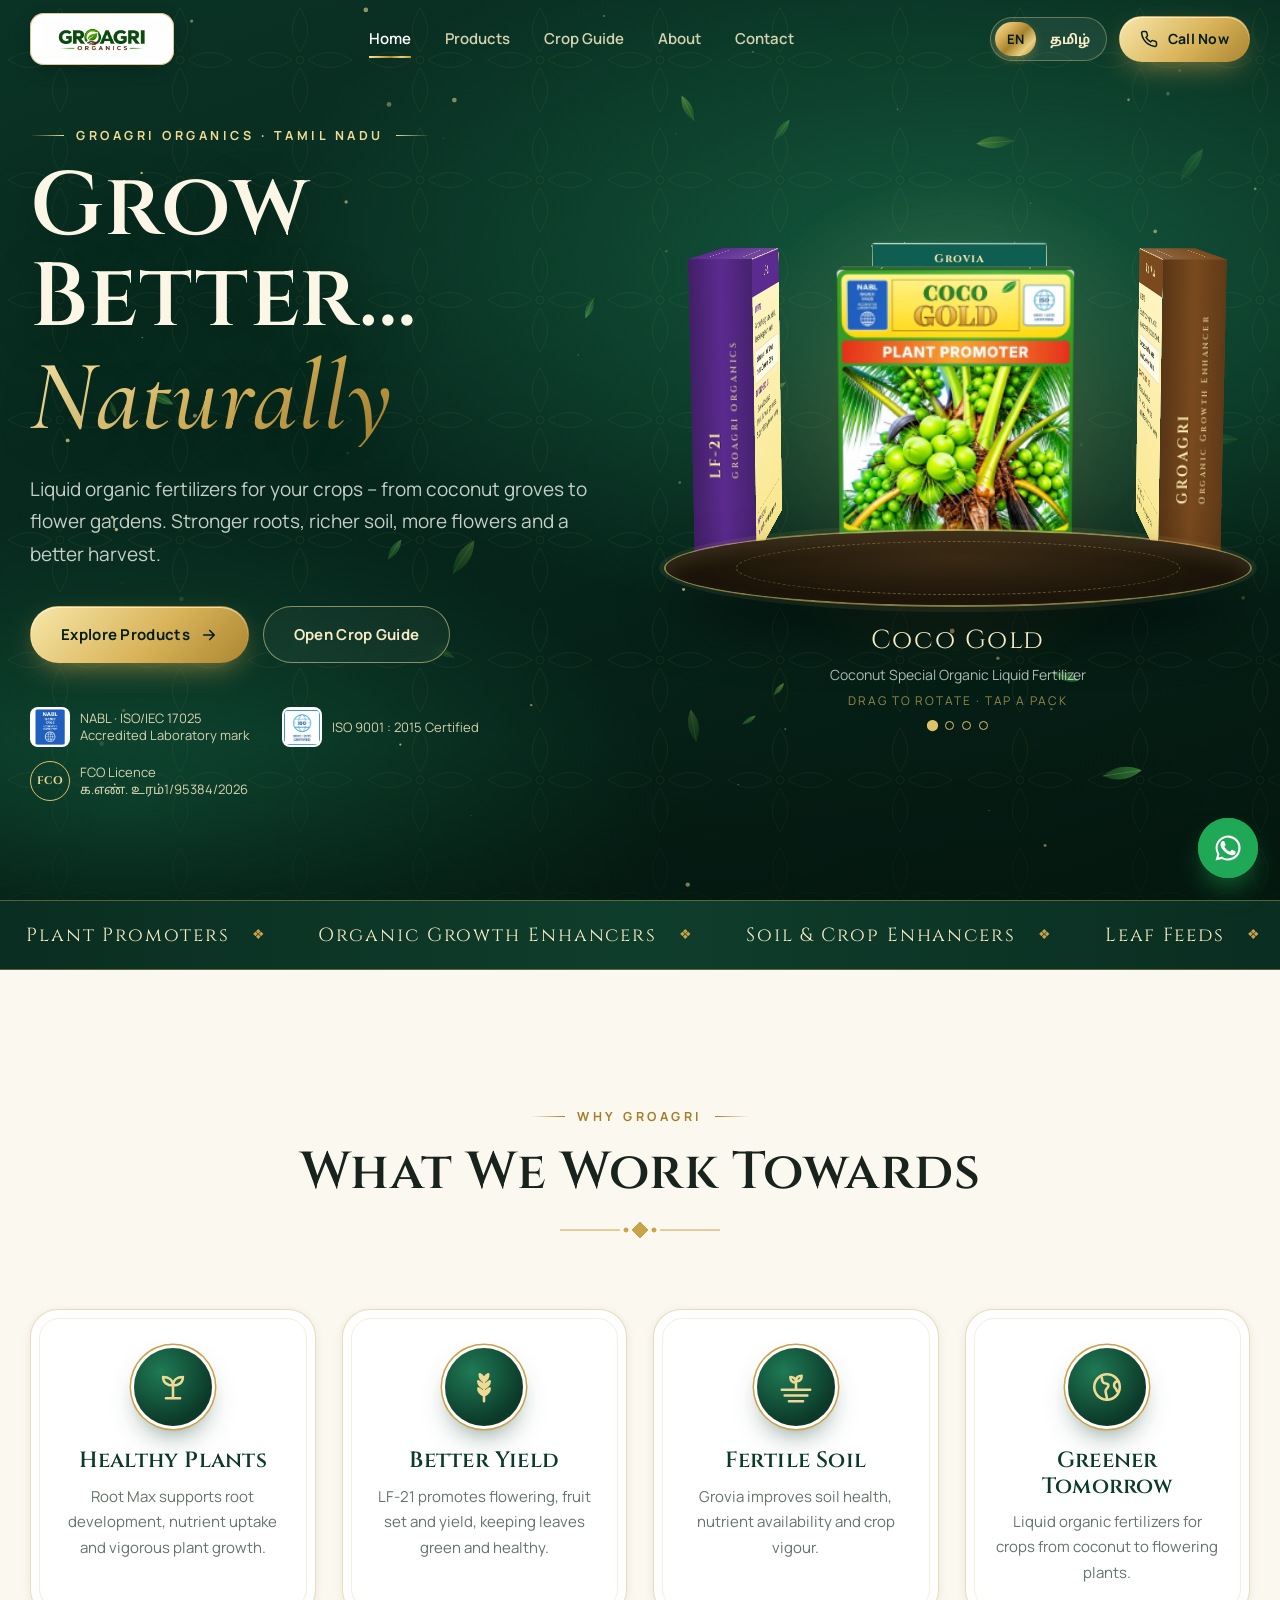
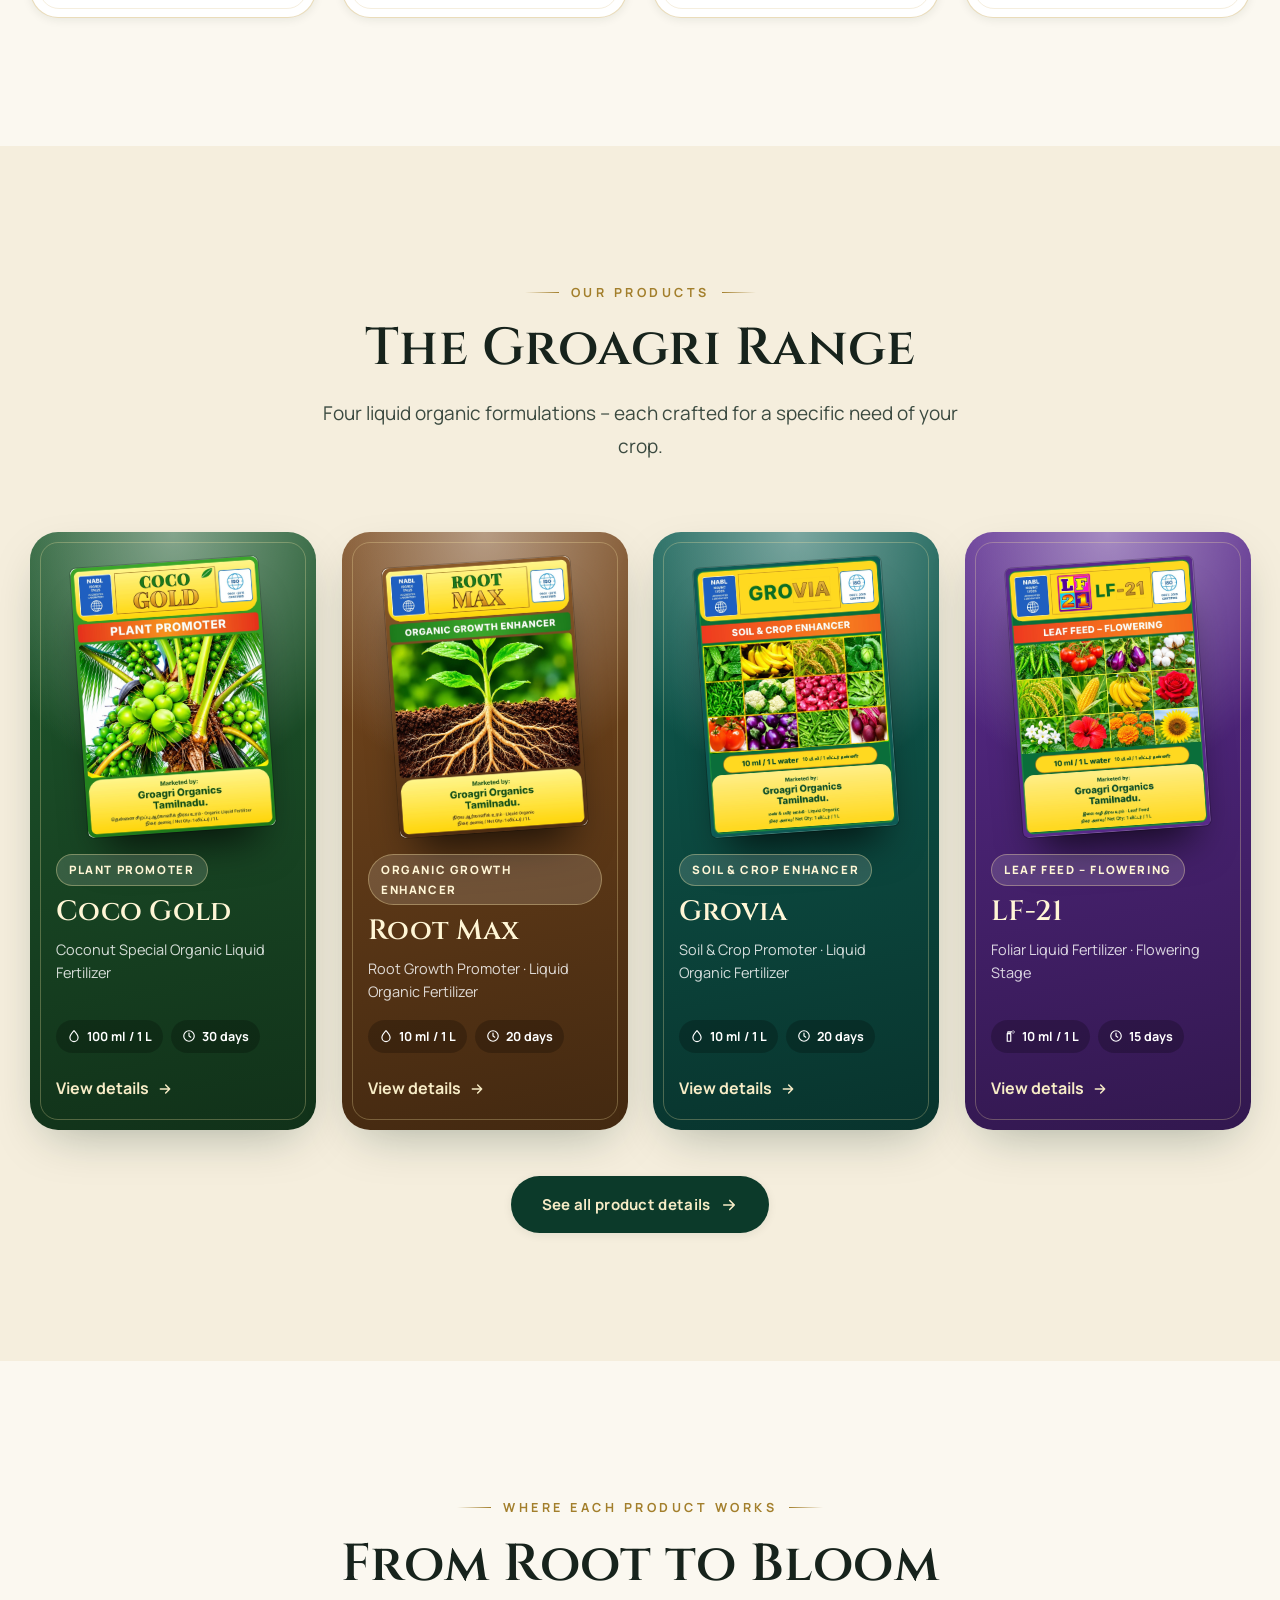
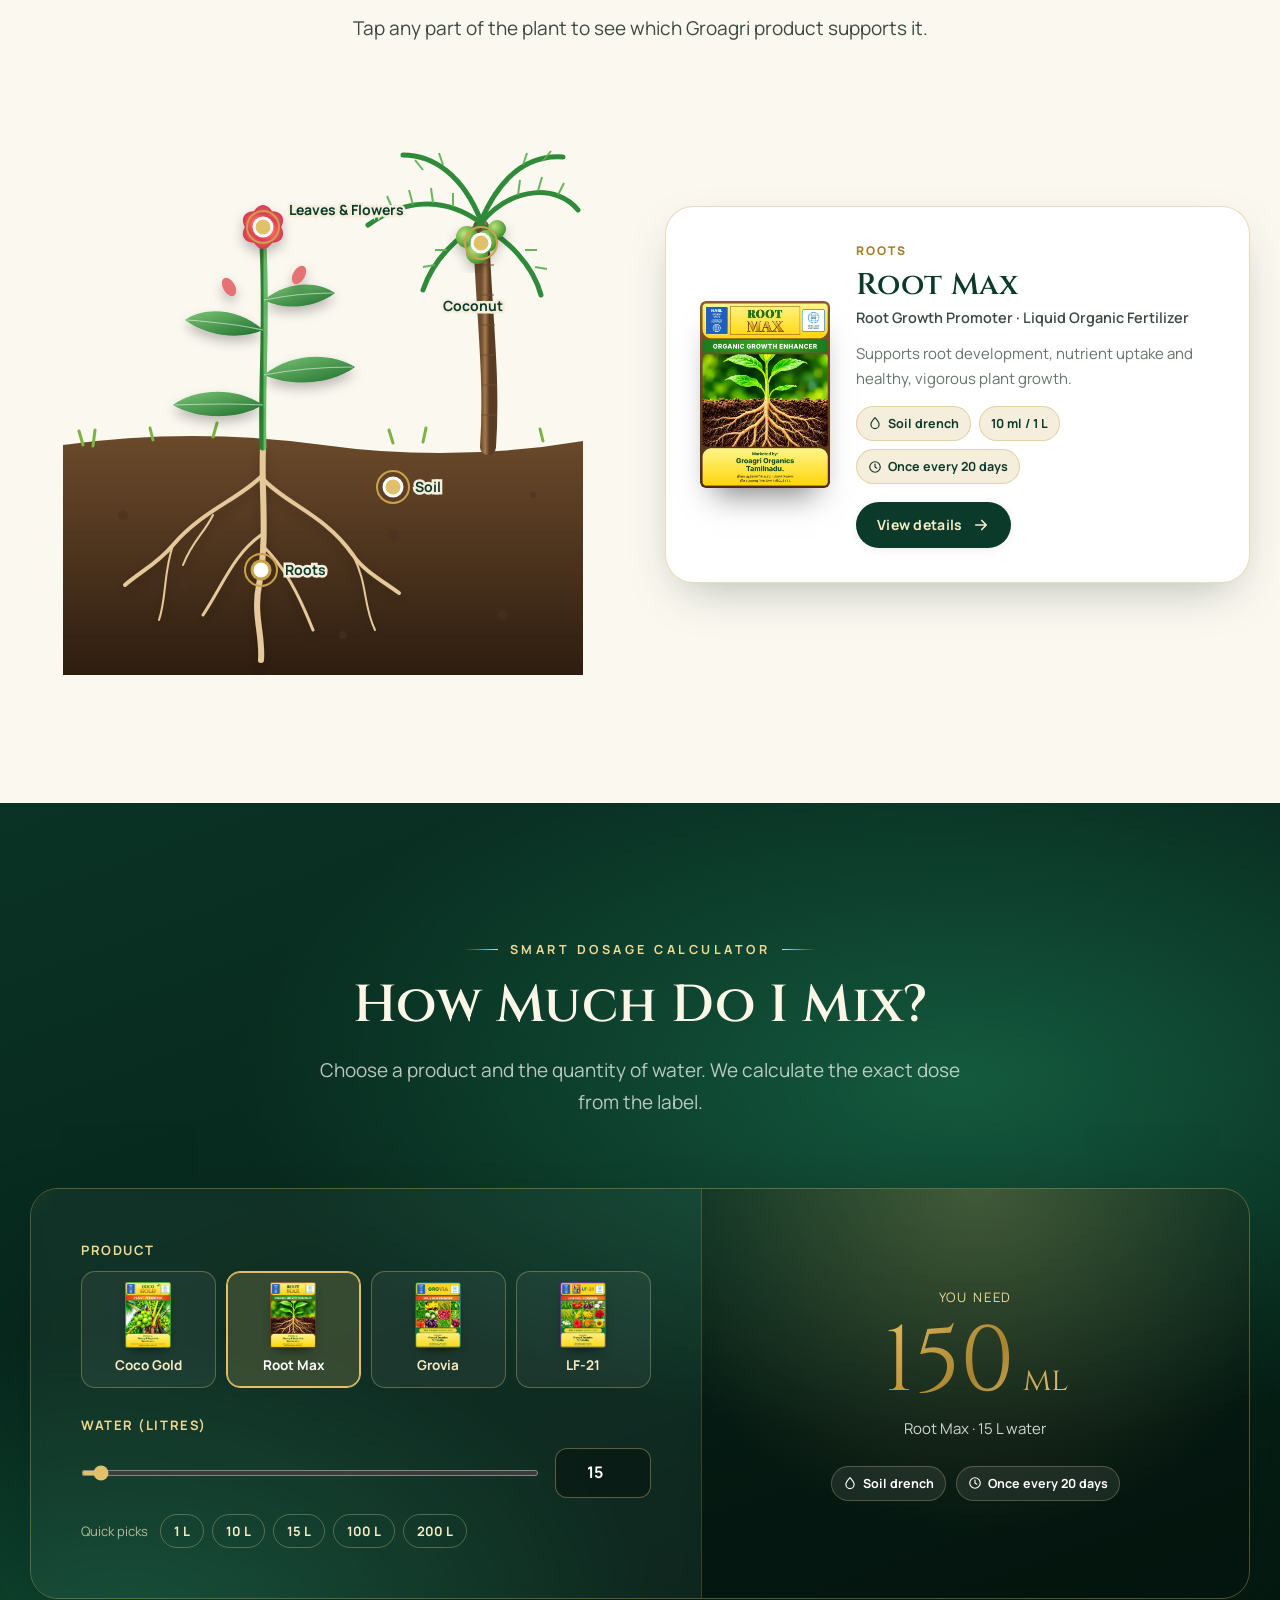
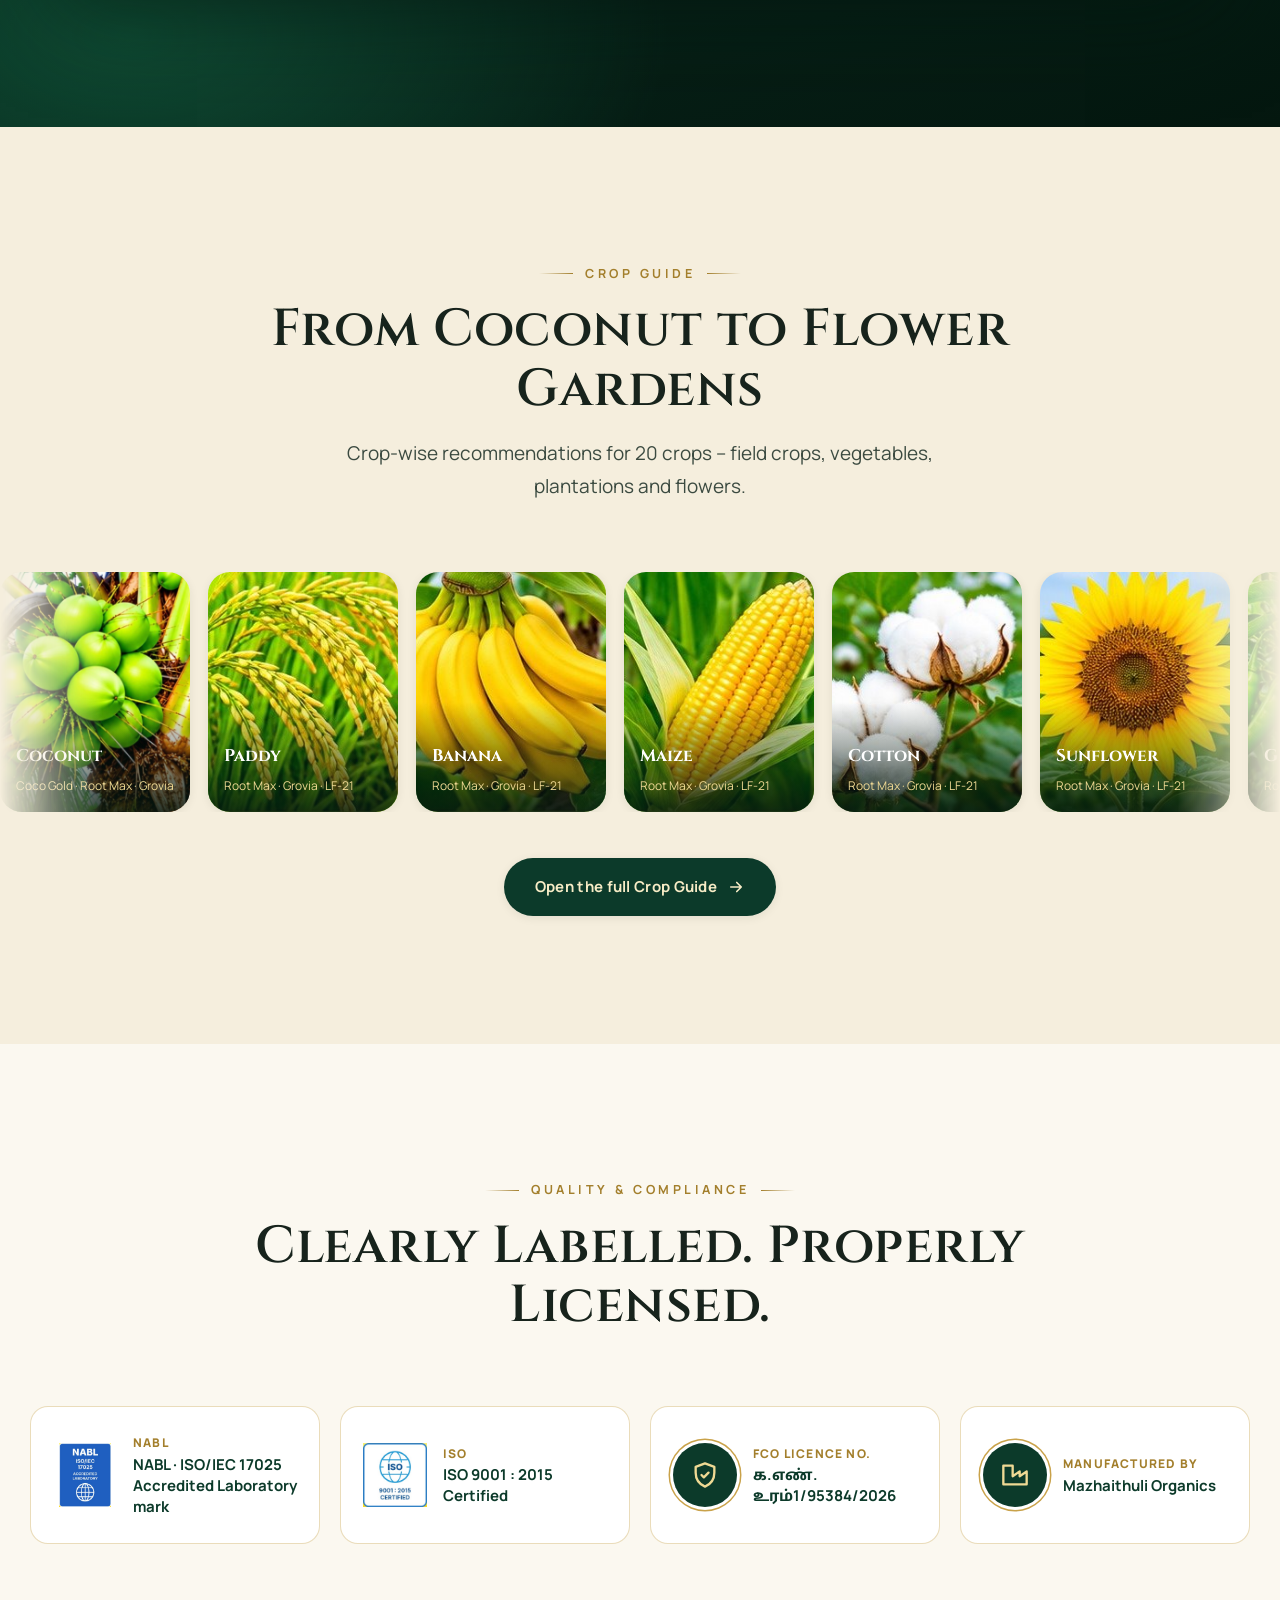
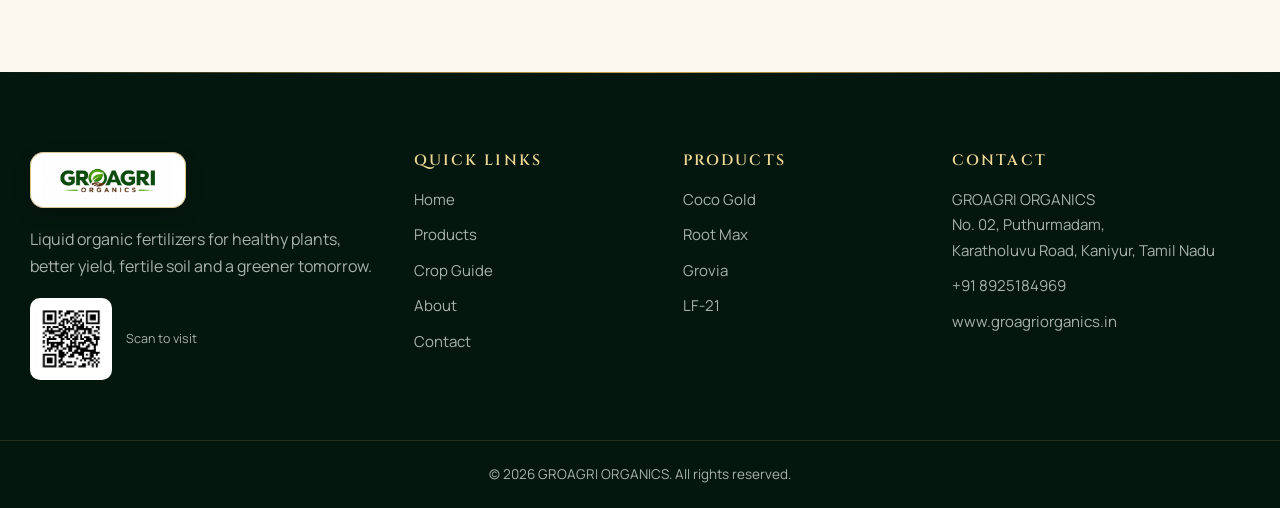
==== commit 1c096cd3: "Ready to grow section removed" ====
--- a/index.html
+++ b/index.html
@@ -237,22 +237,6 @@
     </div>
   </section>
 
-  <!-- ============ CTA ============ -->
-  <section class="section" style="padding-top:0">
-    <div class="container">
-      <div class="cta-royal reveal">
-        <div>
-          <span class="eyebrow" data-i18n="slogan">Grow Better… Naturally</span>
-          <h2 data-i18n="cta.title">Ready to Grow Better?</h2>
-          <p data-i18n="cta.lead"></p>
-        </div>
-        <div class="actions">
-          <a href="tel:+918925184969" class="btn btn-gold"><svg viewBox="0 0 24 24" fill="none" stroke="currentColor" stroke-width="2" stroke-linecap="round" stroke-linejoin="round"><path d="M22 16.9v3a2 2 0 0 1-2.2 2 19.8 19.8 0 0 1-8.6-3.1 19.5 19.5 0 0 1-6-6A19.8 19.8 0 0 1 2.1 4.2 2 2 0 0 1 4.1 2h3a2 2 0 0 1 2 1.7c.1 1 .4 1.9.7 2.8a2 2 0 0 1-.5 2.1L8 9.9a16 16 0 0 0 6 6l1.3-1.3a2 2 0 0 1 2.1-.4c.9.3 1.8.6 2.8.7a2 2 0 0 1 1.7 2z"/></svg><span data-i18n="cta.call">Call +91 89251 84969</span></a>
-          <a href="https://wa.me/918925184969" target="_blank" rel="noopener" class="btn btn-ghost" data-i18n="cta.wa">WhatsApp Us</a>
-        </div>
-      </div>
-    </div>
-  </section>
 </main>
 
 <script src="js/data.js"></script>
--- a/css/style.css
+++ b/css/style.css
@@ -460,18 +460,6 @@
 .q-card small { display: block; font-size: 12px; letter-spacing: .1em; text-transform: uppercase; color: var(--gold-600); font-weight: 800; }
 .q-card b { font-size: 15px; color: var(--em-800); line-height: 1.4; display: block; }
 
-/* ---------- CTA ---------- */
-.cta-royal {
-  position: relative; border-radius: 34px; padding: clamp(40px, 6vw, 70px); overflow: hidden; color: #fff;
-  background: var(--em-grad); box-shadow: var(--shadow-lg);
-  display: grid; grid-template-columns: 1fr auto; gap: 30px; align-items: center;
-}
-.cta-royal::before { content: ""; position: absolute; inset: 12px; border-radius: 24px; border: 1px solid rgba(225, 192, 106, .45); pointer-events: none; }
-.cta-royal::after { content: ""; position: absolute; width: 420px; height: 420px; right: -120px; top: -160px; border-radius: 50%; background: radial-gradient(closest-side, rgba(225, 192, 106, .3), transparent); }
-.cta-royal h2 { color: #fbf6e6; }
-.cta-royal p { color: rgba(238, 244, 239, .8); margin-top: 10px; }
-.cta-royal .actions { display: flex; flex-wrap: wrap; gap: 12px; position: relative; z-index: 1; }
-
 /* ---------- Page banner ---------- */
 .page-banner {
   position: relative; padding: calc(var(--header-h) + 80px) 0 90px; color: #fff; overflow: hidden; text-align: center;
@@ -666,8 +654,6 @@
   .viewer { position: relative; top: 0; height: 500px; }
   .calc { grid-template-columns: 1fr; }
   .calc-out { border-left: 0; border-top: 1px solid rgba(225, 192, 106, .25); }
-  .cta-royal { grid-template-columns: 1fr; text-align: center; }
-  .cta-royal .actions { justify-content: center; }
   .grid-3 { grid-template-columns: 1fr 1fr; }
 }
 @media (max-width: 680px) {
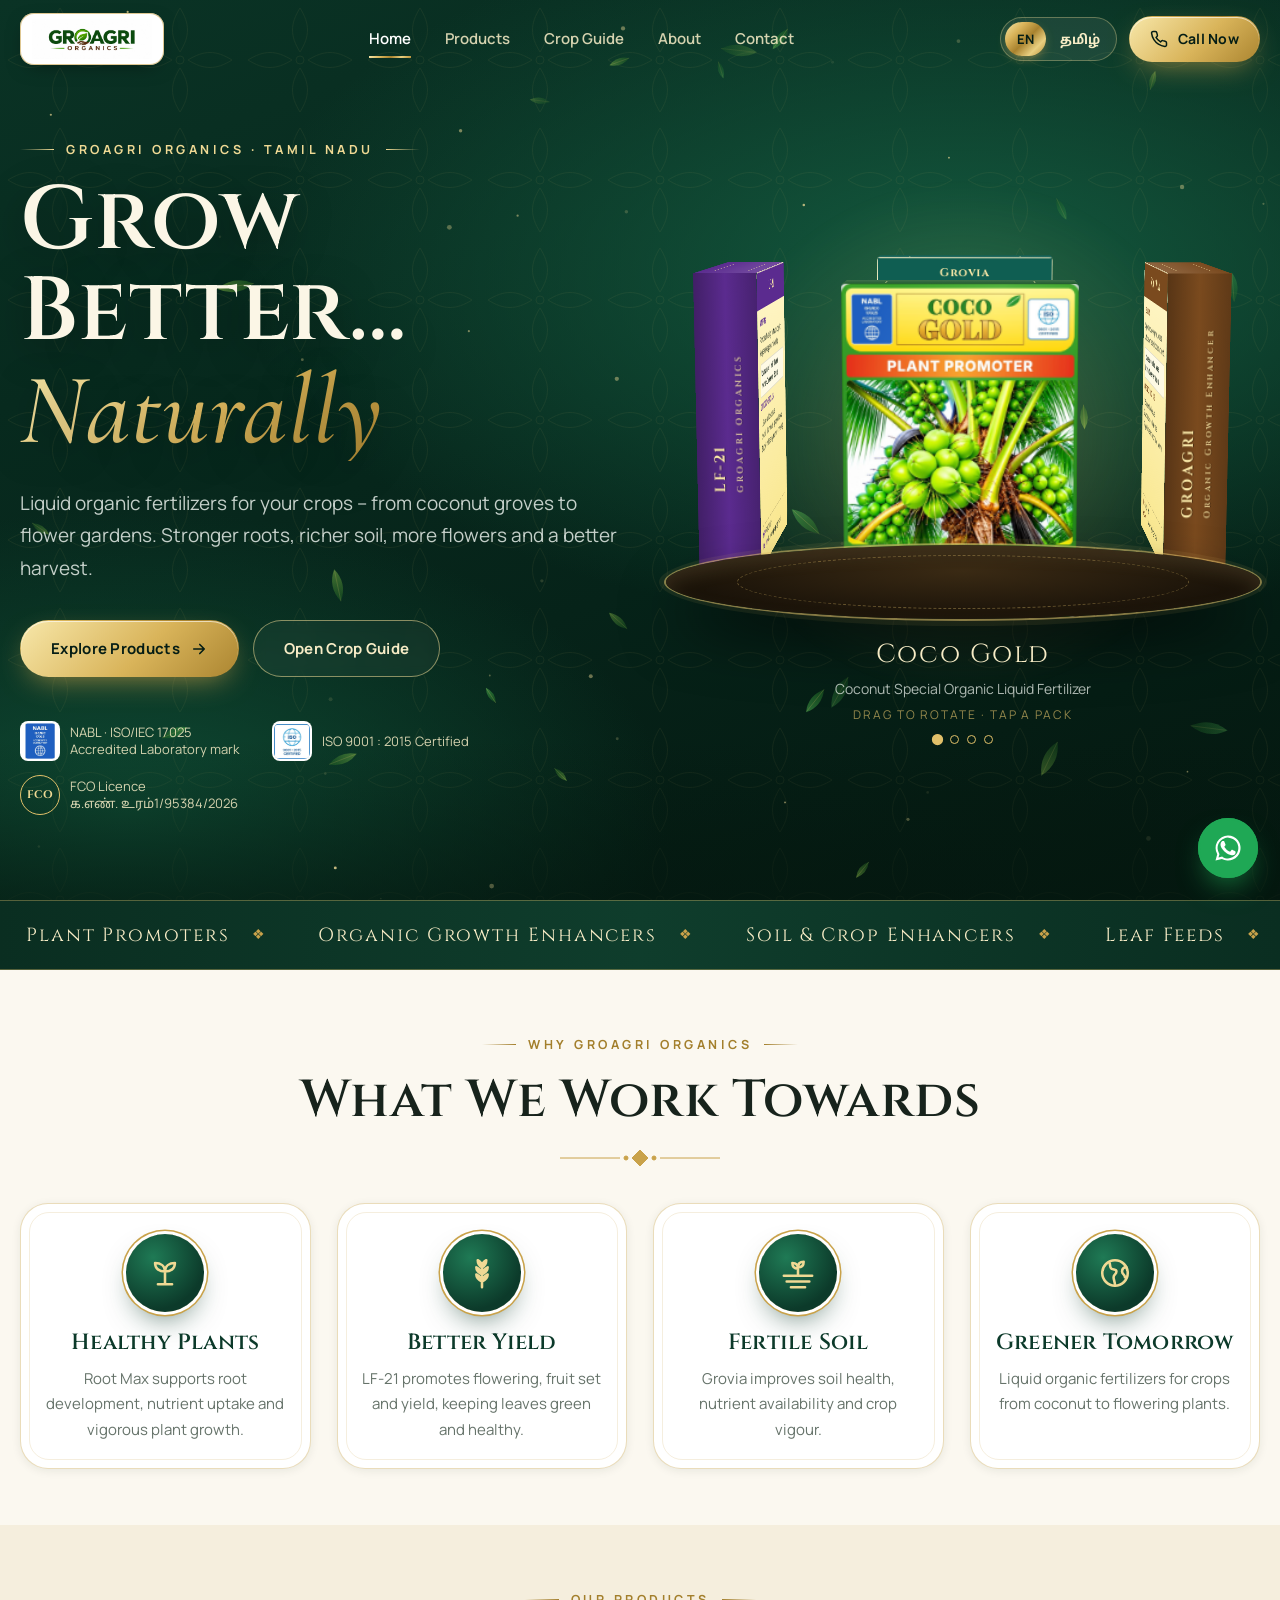
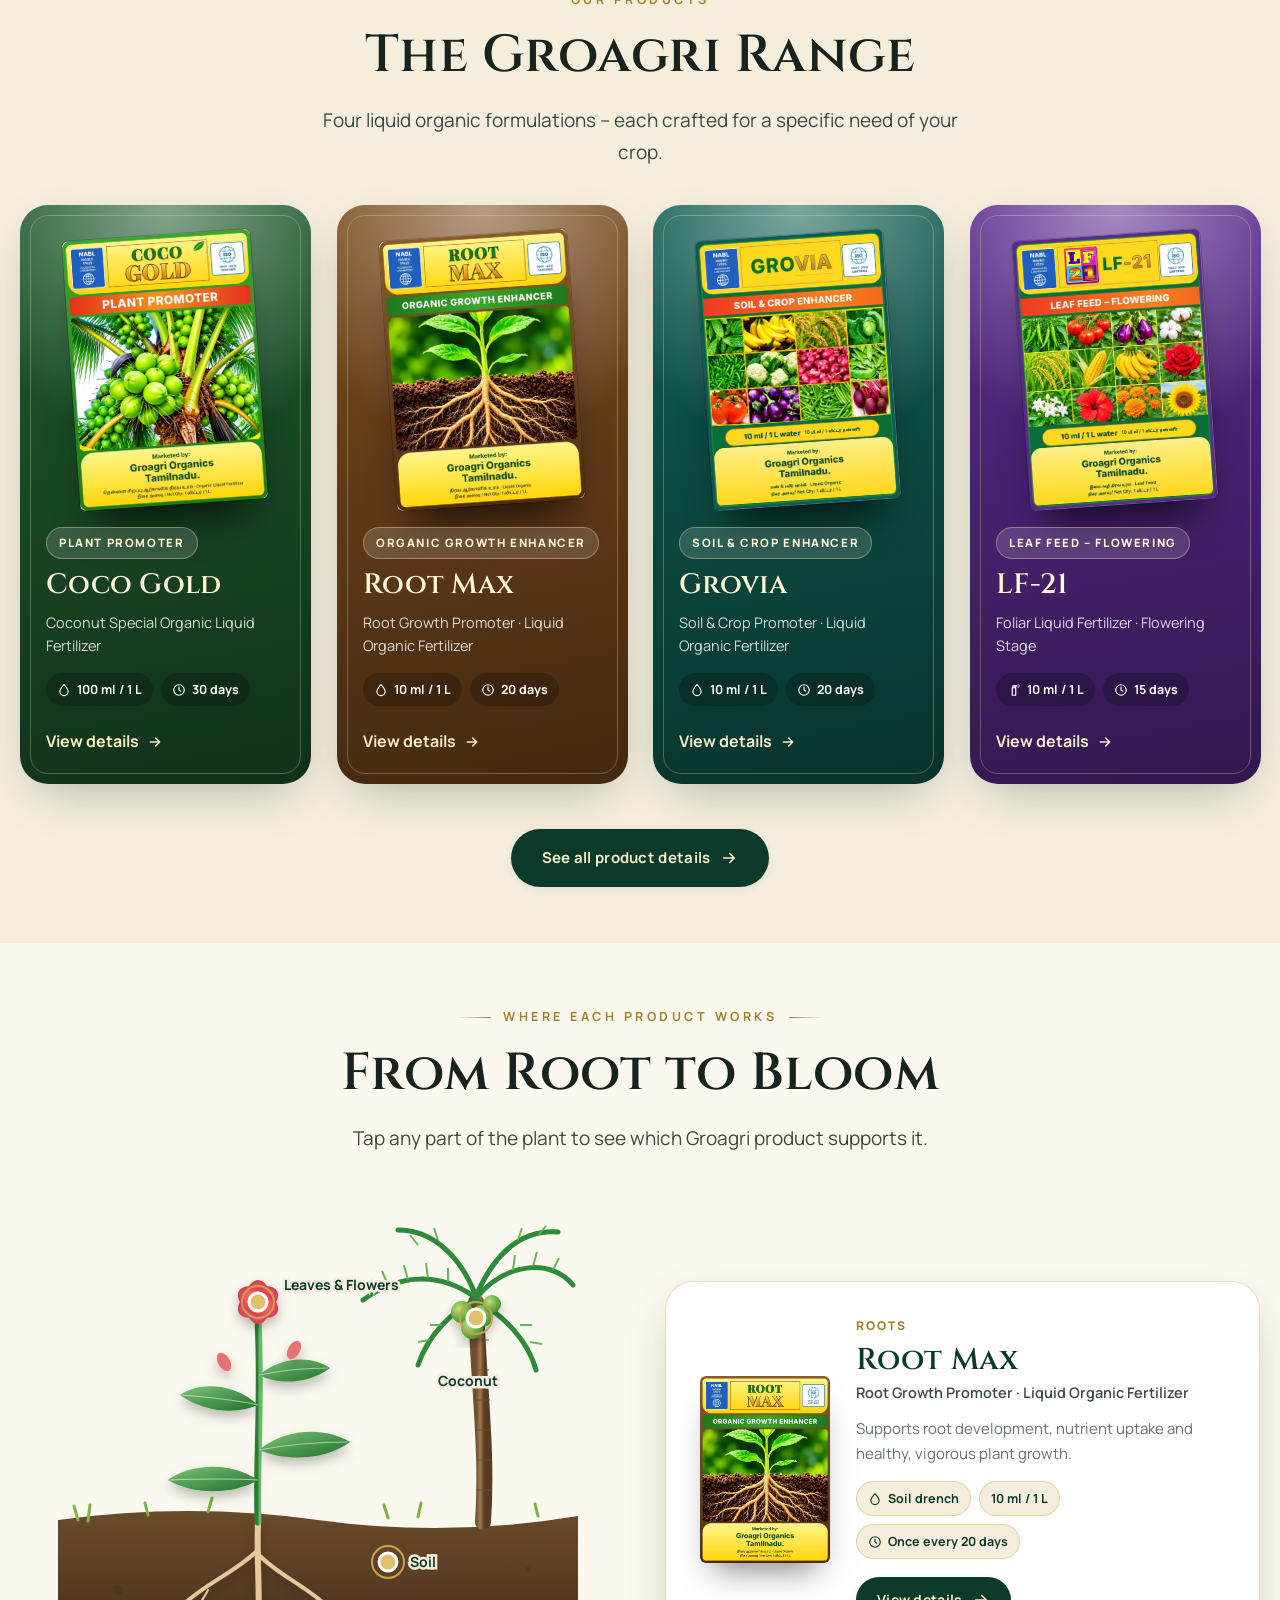
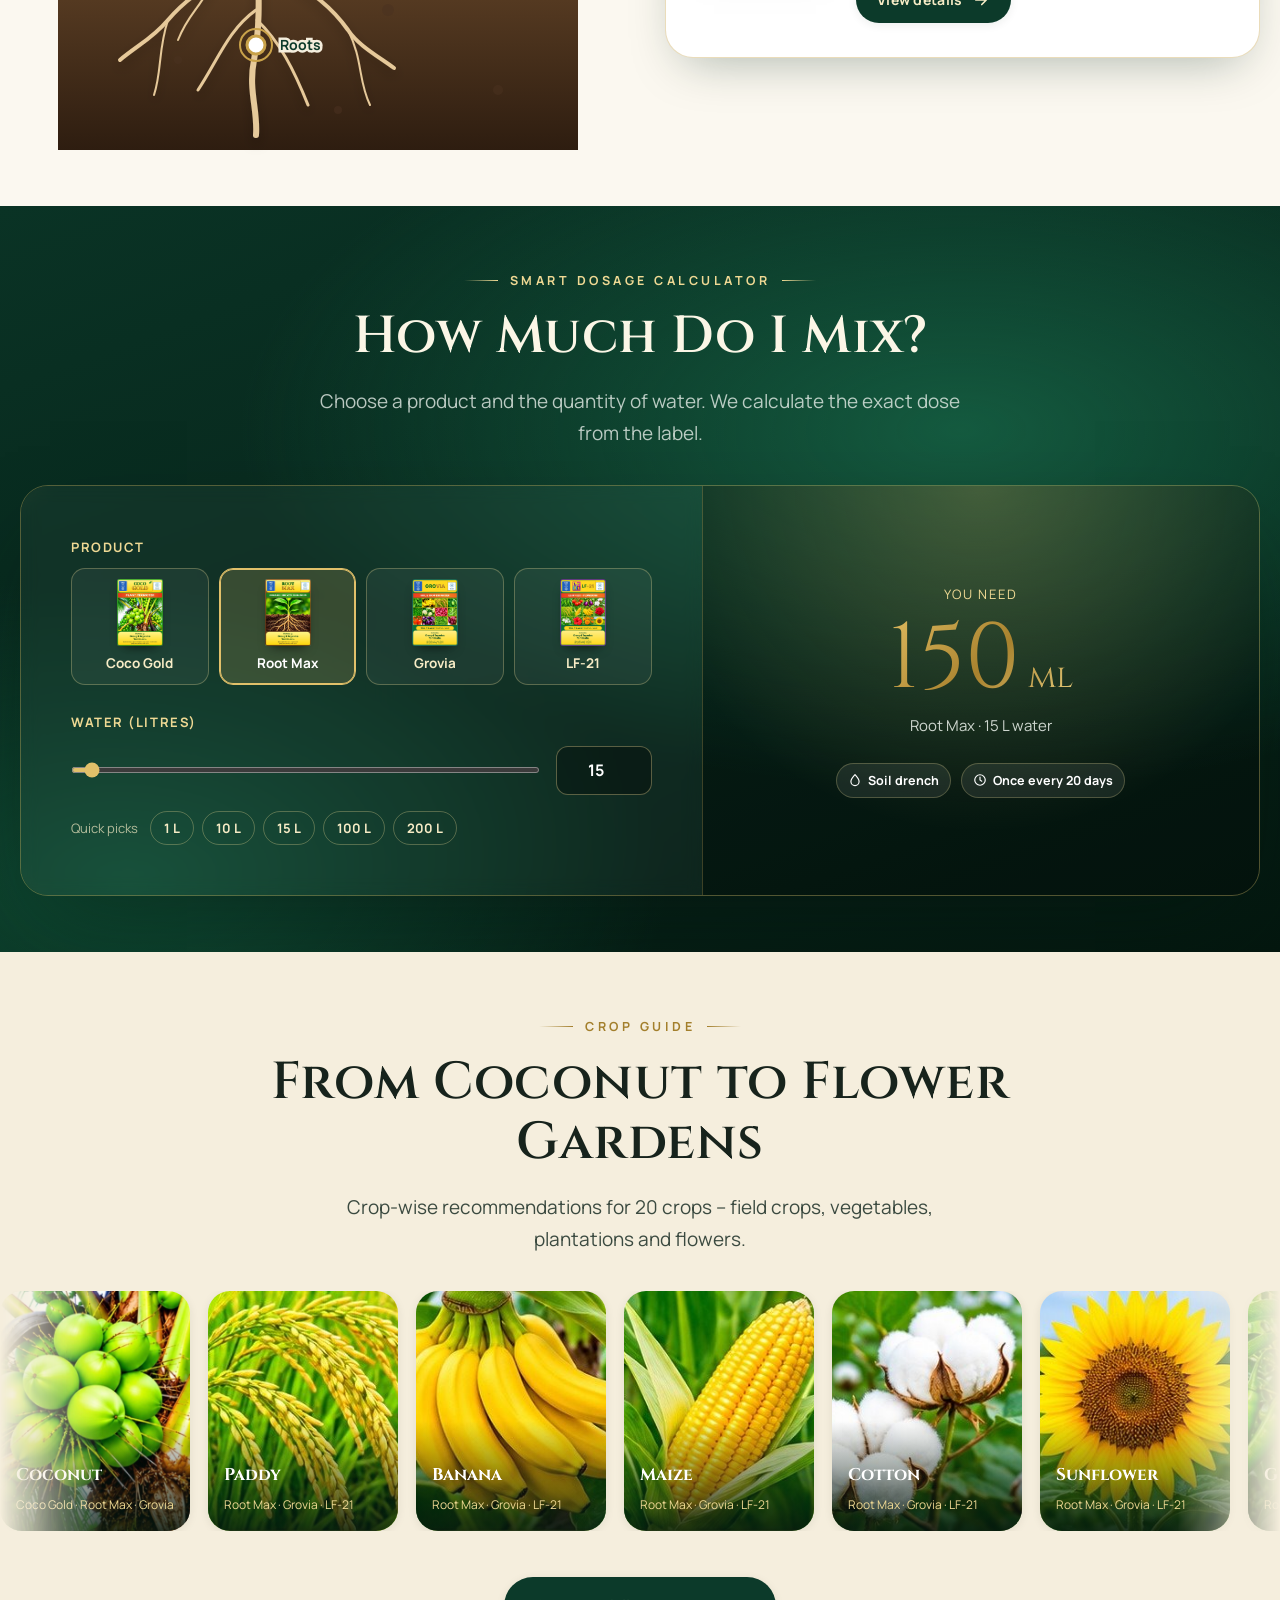
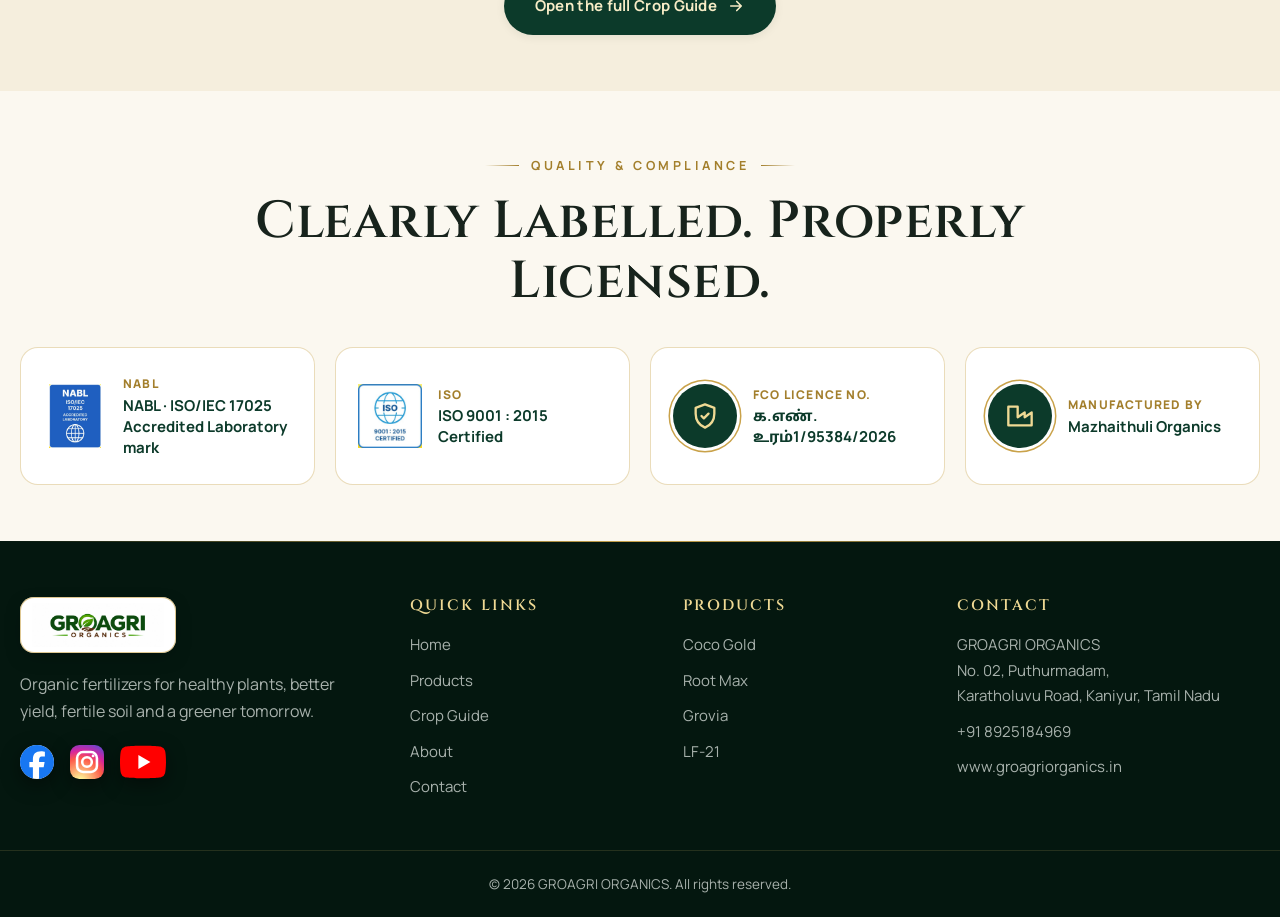
==== commit 3e18e4e6: "Tighten spacing, refresh About content, add social links - Reduce section top/bottom padding site-wi" ====
--- a/index.html
+++ b/index.html
@@ -69,7 +69,7 @@
   <section class="section">
     <div class="container">
       <div class="section-head reveal">
-        <span class="eyebrow" data-i18n="pillars.eyebrow">Why Groagri</span>
+        <span class="eyebrow" data-i18n="pillars.eyebrow">Why Groagri Organics</span>
         <h2 data-i18n="pillars.title">Four Promises in Every Bottle</h2>
         <div class="ornament" aria-hidden="true"><svg viewBox="0 0 160 18" fill="none" stroke="currentColor"><path d="M0 9h60M100 9h60"/><path d="M80 1l8 8-8 8-8-8z" fill="currentColor"/><circle cx="66" cy="9" r="2" fill="currentColor"/><circle cx="94" cy="9" r="2" fill="currentColor"/></svg></div>
       </div>
--- a/css/style.css
+++ b/css/style.css
@@ -65,9 +65,11 @@
 ::selection { background: var(--gold-400); color: var(--em-950); }
 :focus-visible { outline: 2px solid var(--gold-400); outline-offset: 3px; border-radius: 6px; }
 
-.container { width: min(1220px, 100% - 40px); margin-inline: auto; }
-.section { padding: clamp(72px, 10vw, 130px) 0; position: relative; }
+.container { width: min(1320px, 100% - 40px); margin-inline: auto; }
+.section { padding: clamp(36px, 4.5vw, 56px) 0; position: relative; }
 .section-cream { background: var(--cream); }
+.section-tight { padding-top: clamp(24px, 3vw, 36px); }
+.section-tight .section-head { margin-bottom: clamp(18px, 2.4vw, 28px); }
 .section-dark { background: var(--em-grad); color: #eaf1ec; }
 .section-dark .lead, .section-dark p { color: rgba(234, 241, 236, .78); }
 
@@ -95,7 +97,7 @@
 .eyebrow::after { background: linear-gradient(90deg, currentColor, transparent); }
 .section-dark .eyebrow, .hero .eyebrow, .page-banner .eyebrow { color: var(--gold-300); }
 
-.section-head { text-align: center; max-width: 780px; margin: 0 auto clamp(44px, 6vw, 70px); }
+.section-head { text-align: center; max-width: 780px; margin: 0 auto clamp(24px, 3vw, 36px); }
 .section-head .lead { margin: 18px auto 0; }
 
 .ornament { display: flex; justify-content: center; margin: 18px 0 0; color: var(--gold-500); }
@@ -195,7 +197,7 @@
 .hero {
   position: relative; min-height: 100svh; display: flex; align-items: center;
   background: var(--em-grad); color: #eef4ef; overflow: hidden;
-  padding: calc(var(--header-h) + 30px) 0 90px;
+  padding: calc(var(--header-h) + 24px) 0 56px;
 }
 .hero::before {
   /* subtle royal damask pattern */
@@ -333,7 +335,7 @@
 .grid-4 { grid-template-columns: repeat(4, 1fr); }
 
 .pillar {
-  position: relative; padding: 38px 28px 32px; border-radius: var(--radius-lg); background: #fff;
+  position: relative; padding: 30px 24px 26px; border-radius: var(--radius-lg); background: #fff;
   border: 1px solid var(--line); box-shadow: var(--shadow-sm); text-align: center; overflow: hidden;
   transition: transform .5s var(--ease), box-shadow .5s var(--ease);
 }
@@ -342,7 +344,7 @@
 }
 .pillar:hover { transform: translateY(-8px); box-shadow: var(--shadow); }
 .medallion {
-  width: 78px; height: 78px; border-radius: 50%; margin: 0 auto 22px; display: grid; place-items: center;
+  width: 78px; height: 78px; border-radius: 50%; margin: 0 auto 18px; display: grid; place-items: center;
   background: radial-gradient(circle at 35% 30%, #1f7a55, #0c3a2a 70%);
   box-shadow: 0 0 0 3px #fff, 0 0 0 4.5px var(--gold-500), 0 14px 30px -10px rgba(12, 58, 42, .7);
   color: var(--gold-300);
@@ -462,7 +464,7 @@
 
 /* ---------- Page banner ---------- */
 .page-banner {
-  position: relative; padding: calc(var(--header-h) + 80px) 0 90px; color: #fff; overflow: hidden; text-align: center;
+  position: relative; padding: calc(var(--header-h) + 40px) 0 48px; color: #fff; overflow: hidden; text-align: center;
   background: var(--em-grad);
 }
 .page-banner .bg { position: absolute; inset: 0; background-size: cover; background-position: center; opacity: .22; filter: saturate(1.1); }
@@ -482,7 +484,7 @@
 .subnav a i { width: 10px; height: 10px; border-radius: 50%; background: var(--c); }
 .subnav a.active { background: var(--em-800); color: var(--gold-200); border-color: var(--em-800); }
 
-.product-detail { padding: clamp(60px, 8vw, 110px) 0; scroll-margin-top: 120px; border-bottom: 1px solid var(--line-soft); position: relative; }
+.product-detail { padding: clamp(36px, 4.5vw, 56px) 0; scroll-margin-top: 120px; border-bottom: 1px solid var(--line-soft); position: relative; }
 .product-detail:nth-child(even) { background: var(--cream); }
 .product-detail .container { display: grid; grid-template-columns: 0.9fr 1.1fr; gap: clamp(30px, 5vw, 70px); align-items: start; }
 .viewer {
@@ -566,6 +568,8 @@
 .frame-img { position: relative; border-radius: 28px; overflow: hidden; box-shadow: var(--shadow-lg); }
 .frame-img::after { content: ""; position: absolute; inset: 12px; border-radius: 18px; border: 1px solid rgba(255, 236, 170, .6); pointer-events: none; }
 .banner-showcase { border-radius: 30px; overflow: hidden; box-shadow: var(--shadow-lg); border: 1px solid var(--line); }
+.banner-showcase img { width: 100%; }
+@media (max-width: 760px) { .banner-showcase { border-radius: 20px; } .banner-showcase img { aspect-ratio: 2.3 / 1; object-fit: cover; object-position: 50% 50%; } }
 .range-list { display: grid; grid-template-columns: repeat(4, 1fr); gap: 20px; }
 .range-item { text-align: center; padding: 26px 16px; border-radius: 22px; background: #fff; border: 1px solid var(--line); transition: transform .4s var(--ease); }
 .range-item:hover { transform: translateY(-6px); }
@@ -596,11 +600,11 @@
 .form-group input:focus, .form-group select:focus, .form-group textarea:focus { outline: none; border-color: var(--gold-500); box-shadow: 0 0 0 4px rgba(201, 162, 74, .18); background: #fff; }
 .form-note { font-size: 13px; color: var(--muted); margin-top: 12px; }
 .form-success { display: none; margin-top: 14px; padding: 12px 16px; border-radius: 12px; background: #e7f4ea; color: #1e6b3a; font-weight: 600; }
-.map-wrap { margin-top: 60px; border-radius: var(--radius-lg); overflow: hidden; box-shadow: var(--shadow); border: 1px solid var(--line); height: 400px; }
+.map-wrap { margin-top: 36px; border-radius: var(--radius-lg); overflow: hidden; box-shadow: var(--shadow); border: 1px solid var(--line); height: 400px; }
 .map-wrap iframe { width: 100%; height: 100%; border: 0; filter: saturate(.9) contrast(1.02); }
 
 /* ---------- Footer ---------- */
-.site-footer { background: #04170f; color: rgba(238, 244, 239, .7); padding: 80px 0 0; position: relative; }
+.site-footer { background: #04170f; color: rgba(238, 244, 239, .7); padding: 56px 0 0; position: relative; }
 .site-footer::before { content: ""; position: absolute; top: 0; left: 0; right: 0; height: 1px; background: linear-gradient(90deg, transparent, var(--gold-500), transparent); }
 .footer-grid { display: grid; grid-template-columns: 1.5fr 1fr 1fr 1.3fr; gap: 40px; }
 .site-footer h4 { font-size: 15px; letter-spacing: .14em; text-transform: uppercase; color: var(--gold-300); margin-bottom: 18px; }
@@ -608,10 +612,12 @@
 .site-footer ul li { margin-bottom: 10px; font-size: 15px; }
 .site-footer a:hover { color: var(--gold-200); }
 .site-footer .brand-badge { display: inline-grid; margin-bottom: 18px; }
-.site-footer .qr { display: flex; gap: 14px; align-items: center; margin-top: 18px; }
-.site-footer .qr img { width: 82px; height: 82px; border-radius: 10px; background: #fff; padding: 5px; }
-.site-footer .qr small { font-size: 12.5px; }
-.footer-bottom { margin-top: 60px; padding: 22px 0; border-top: 1px solid rgba(225, 192, 106, .15); text-align: center; font-size: 13.5px; }
+.socials { display: flex; gap: 16px; margin-top: 20px; align-items: center; }
+.socials a { display: inline-flex; line-height: 0; transition: transform .3s, filter .3s; filter: drop-shadow(0 6px 10px rgba(0,0,0,.45)); }
+.socials a:hover { transform: translateY(-3px) scale(1.06); }
+.socials svg { width: 34px; height: 34px; }
+.socials .s-yt svg { width: 46px; height: 34px; }
+.footer-bottom { margin-top: 40px; padding: 22px 0; border-top: 1px solid rgba(225, 192, 106, .15); text-align: center; font-size: 13.5px; }
 
 /* ---------- Floating buttons ---------- */
 .float-wa {
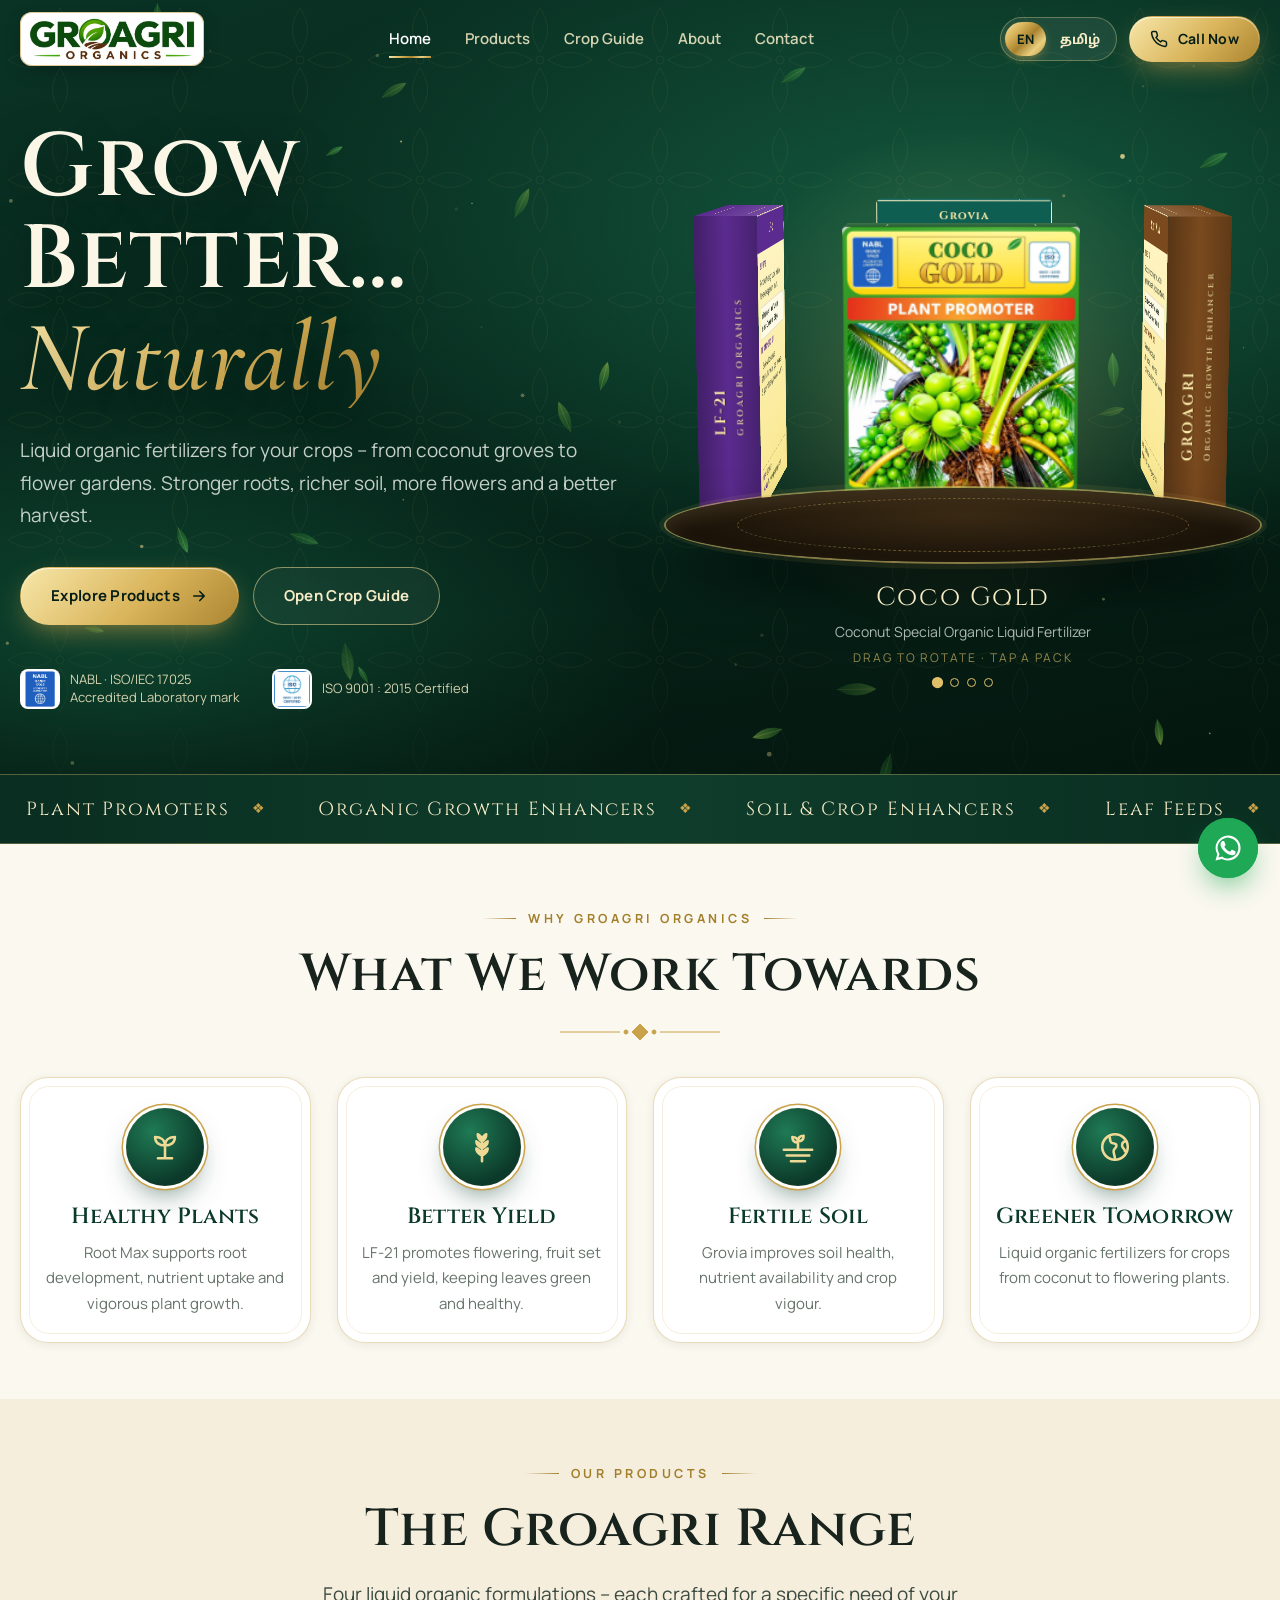
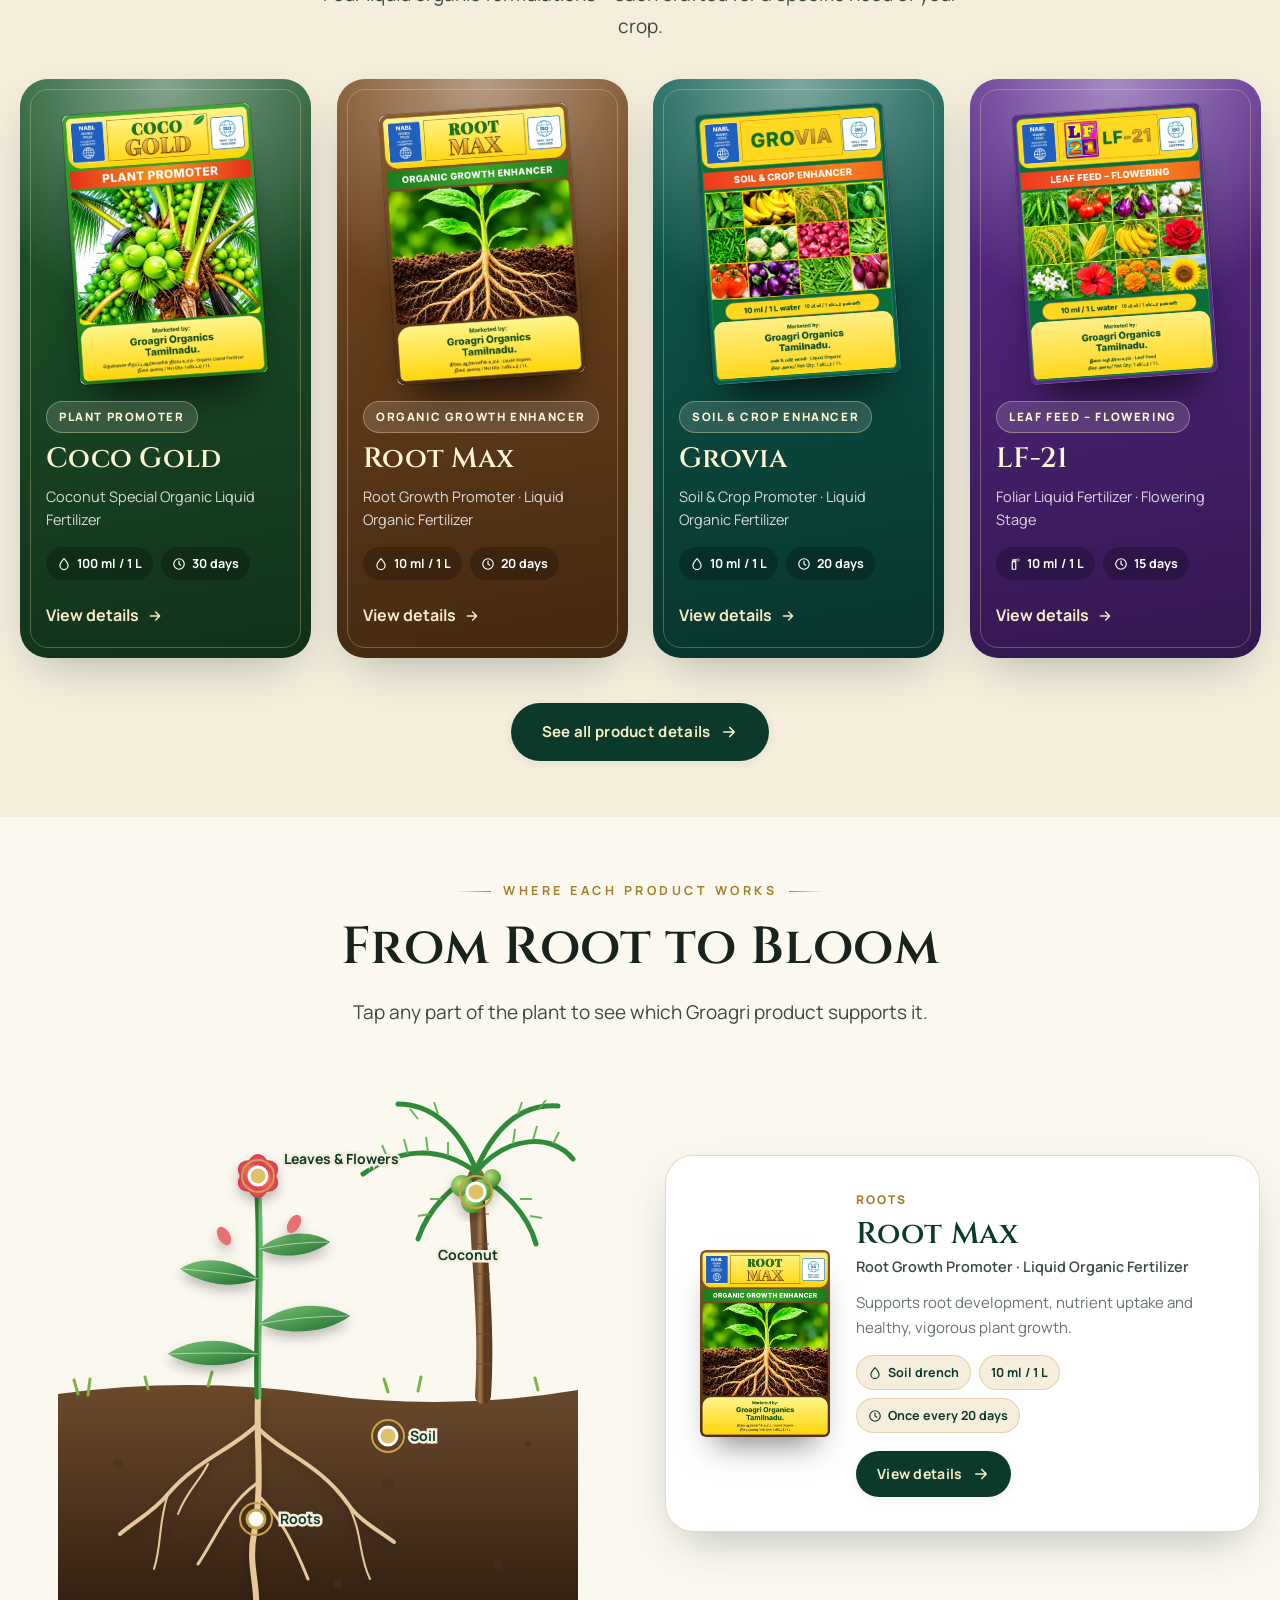
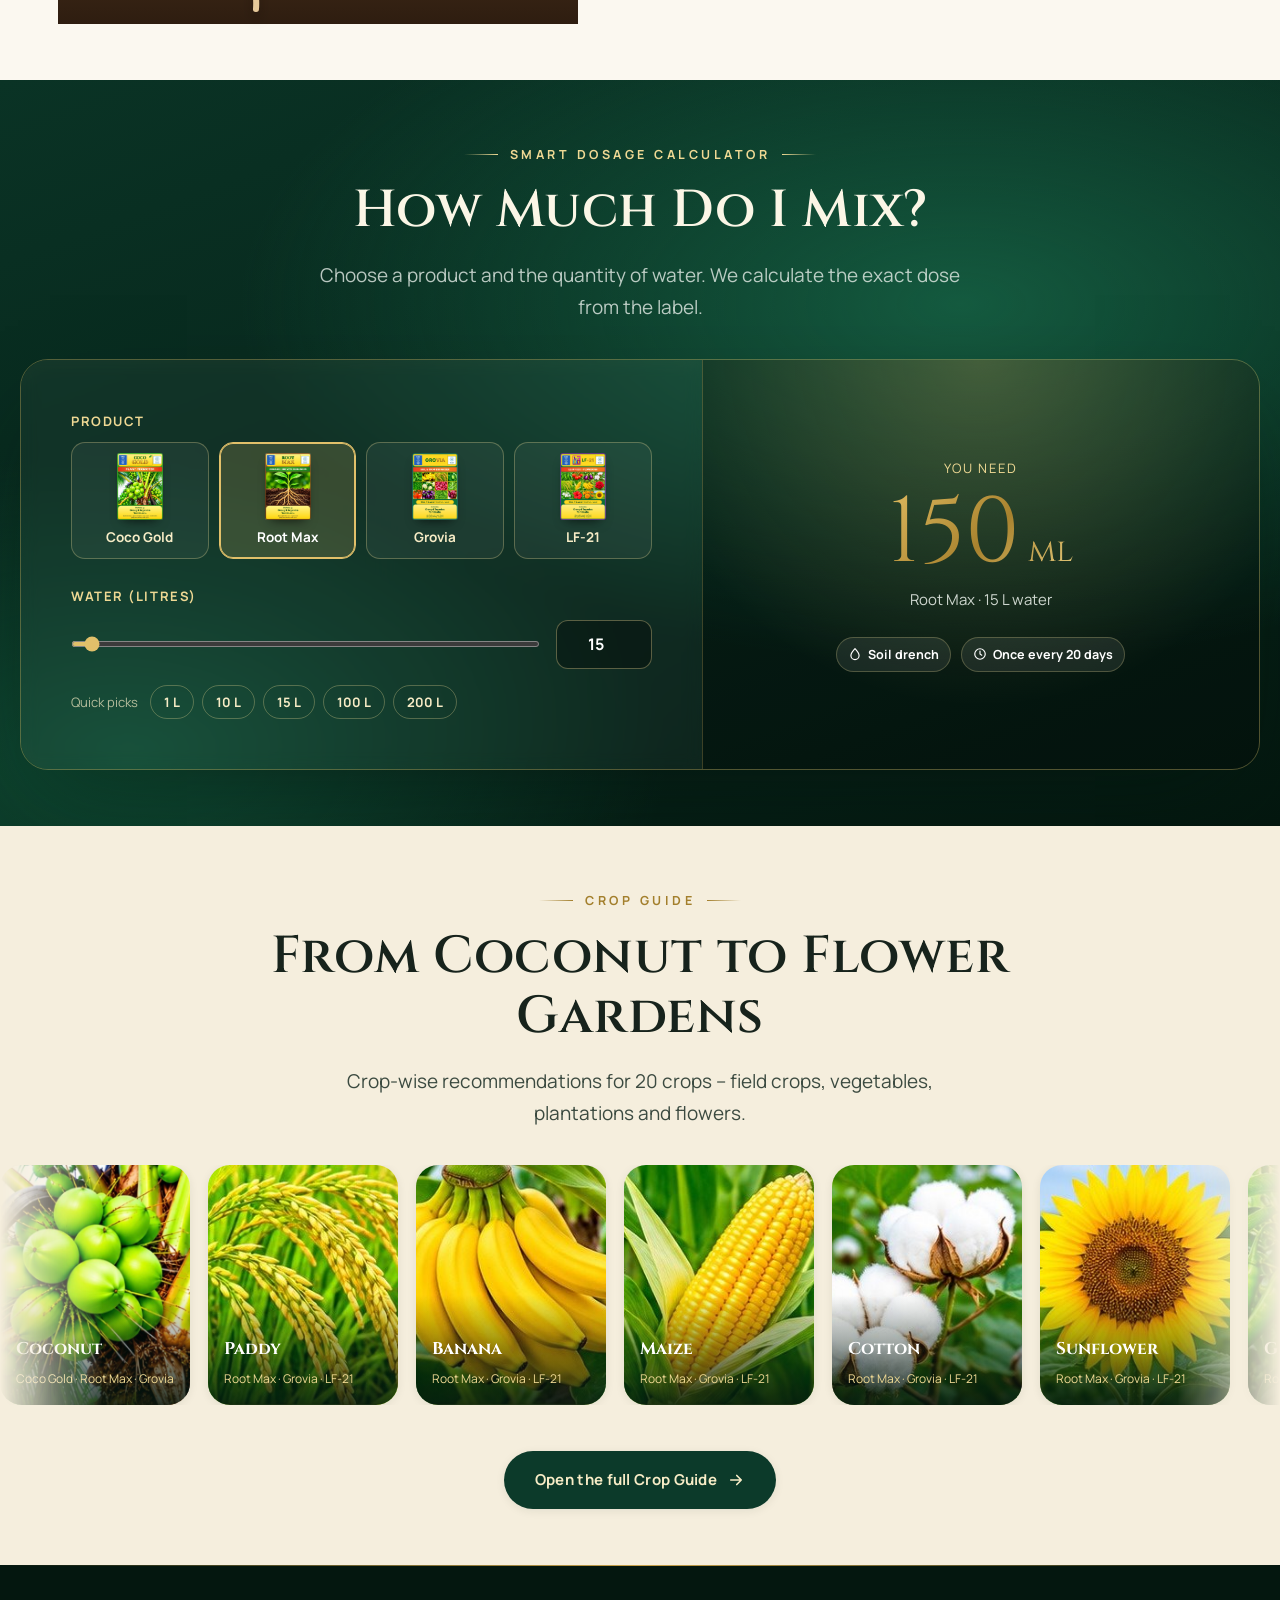
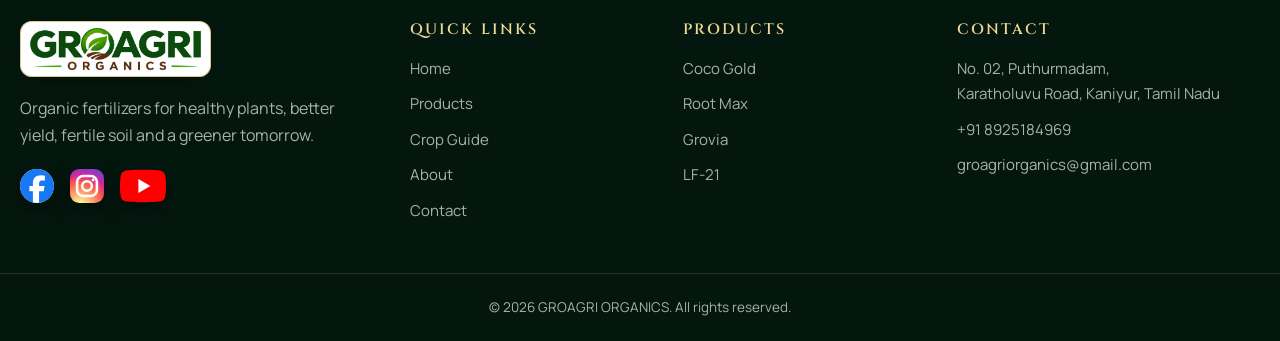
==== commit 723e79d7: "Home: trim hero (eyebrow, FCO badge, padding) and remove quality section Co-Authored-By: Claude Opus" ====
--- a/index.html
+++ b/index.html
@@ -24,7 +24,6 @@
     <canvas id="particles" aria-hidden="true"></canvas>
     <div class="container">
       <div class="hero-copy">
-        <span class="eyebrow reveal" data-i18n="hero.eyebrow">Groagri Organics · Tamil Nadu</span>
         <h1 class="reveal" style="--rd:.08s" data-i18n-html="hero.title">Grow Better…<br><em>Naturally</em></h1>
         <p class="lead reveal" style="--rd:.16s" data-i18n="hero.lead">Liquid organic fertilizers for every stage of your crop.</p>
         <div class="hero-actions reveal" style="--rd:.24s">
@@ -35,7 +34,6 @@
         <div class="trust-row reveal" style="--rd:.32s">
           <div class="trust-item"><img src="images/badges/nabl.png" alt="NABL ISO/IEC 17025" width="40" height="40"><span data-i18n="trust.nabl"></span></div>
           <div class="trust-item"><img src="images/badges/iso.png" alt="ISO 9001:2015" width="40" height="40"><span data-i18n="trust.iso"></span></div>
-          <div class="trust-item"><span class="seal">FCO</span><span><span data-i18n="trust.fco"></span><br>க.எண். உரம்1/95384/2026</span></div>
         </div>
       </div>
 
@@ -221,22 +219,6 @@
     </div>
   </section>
 
-  <!-- ============ QUALITY ============ -->
-  <section class="section">
-    <div class="container">
-      <div class="section-head reveal">
-        <span class="eyebrow" data-i18n="quality.eyebrow">Quality &amp; Compliance</span>
-        <h2 data-i18n="quality.title">Clearly Labelled. Properly Licensed.</h2>
-      </div>
-      <div class="quality-grid">
-        <div class="q-card reveal"><img src="images/badges/nabl.png" alt="NABL ISO/IEC 17025" loading="lazy"><div><small>NABL</small><b data-i18n="trust.nabl"></b></div></div>
-        <div class="q-card reveal" style="--rd:.08s"><img src="images/badges/iso.png" alt="ISO 9001:2015" loading="lazy"><div><small>ISO</small><b data-i18n="trust.iso"></b></div></div>
-        <div class="q-card reveal" style="--rd:.16s"><span class="seal-lg"><svg viewBox="0 0 24 24" fill="none" stroke="currentColor" stroke-width="2" stroke-linecap="round" stroke-linejoin="round"><path d="M12 22c5.5-2.5 8-6 8-12V5l-8-3-8 3v5c0 6 2.5 9.5 8 12Z"/><path d="m9 12 2 2 4-4"/></svg></span><div><small data-i18n="prod.licence">FCO Licence No.</small><b>க.எண். உரம்1/95384/2026</b></div></div>
-        <div class="q-card reveal" style="--rd:.24s"><span class="seal-lg"><svg viewBox="0 0 24 24" fill="none" stroke="currentColor" stroke-width="2" stroke-linecap="round" stroke-linejoin="round"><path d="M2 20h20V9l-6 4V9l-6 4V4H2z"/></svg></span><div><small data-i18n="prod.mfgBy">Manufactured by</small><b>Mazhaithuli Organics</b></div></div>
-      </div>
-    </div>
-  </section>
-
 </main>
 
 <script src="js/data.js"></script>
--- a/css/style.css
+++ b/css/style.css
@@ -150,10 +150,10 @@
 .site-header .container { display: flex; align-items: center; justify-content: space-between; gap: 18px; }
 .brand { display: flex; align-items: center; gap: 12px; flex: none; }
 .brand-badge {
-  background: #fff; border-radius: 14px; padding: 6px 12px; display: grid; place-items: center;
+  background: #fff; border-radius: 12px; padding: 5px 8px; display: grid; place-items: center;
   box-shadow: 0 6px 20px -8px rgba(0,0,0,.5), inset 0 0 0 1px rgba(201, 162, 74, .6);
 }
-.brand img { height: 40px; width: auto; }
+.brand img { height: 44px; width: auto; }
 .nav { display: flex; align-items: center; gap: 6px; }
 .nav a.nav-link {
   position: relative; padding: 8px 14px; font-weight: 600; font-size: 15px; color: rgba(247, 236, 198, .86);
@@ -195,9 +195,9 @@
 
 /* ---------- Hero ---------- */
 .hero {
-  position: relative; min-height: 100svh; display: flex; align-items: center;
+  position: relative; min-height: 86svh; display: flex; align-items: center;
   background: var(--em-grad); color: #eef4ef; overflow: hidden;
-  padding: calc(var(--header-h) + 24px) 0 56px;
+  padding: calc(var(--header-h) + 8px) 0 28px;
 }
 .hero::before {
   /* subtle royal damask pattern */
@@ -582,23 +582,32 @@
 html[data-lang="ta"] .facts li b { min-width: 130px; }
 
 /* ---------- Contact ---------- */
-.contact-grid { display: grid; grid-template-columns: .95fr 1.05fr; gap: clamp(30px, 5vw, 60px); align-items: start; }
+.contact-grid { display: grid; grid-template-columns: 1fr 0.95fr; gap: clamp(30px, 5vw, 60px); align-items: center; }
+.info-item:last-child { margin-bottom: 0; }
+/* Enquiry form card: centred beside the info column, message box fixed height */
+.form-card { display: flex; flex-direction: column; }
+#enquiry-form { flex: 1; display: flex; flex-direction: column; }
+#enquiry-form .form-grow { display: flex; flex-direction: column; }
+#enquiry-form .form-grow textarea { height: 220px; min-height: 130px; }
+#enquiry-form > button { align-self: flex-start; }
 .info-item { display: flex; gap: 18px; align-items: flex-start; padding: 20px; border-radius: 18px; background: #fff; border: 1px solid var(--line); margin-bottom: 14px; }
 .info-item .medallion { width: 52px; height: 52px; margin: 0; flex: none; box-shadow: 0 0 0 2px #fff, 0 0 0 3px var(--gold-500); }
 .info-item .medallion svg { width: 22px; height: 22px; }
 .info-item h4 { font-size: 16px; color: var(--em-800); margin-bottom: 4px; }
 .info-item p { color: var(--ink-2); font-size: 15px; }
-.form-card { background: #fff; border-radius: var(--radius-lg); padding: clamp(26px, 4vw, 44px); box-shadow: var(--shadow); border: 1px solid var(--line); position: relative; }
+.form-card { background: #fff; border-radius: var(--radius-lg); padding: clamp(22px, 3vw, 34px); box-shadow: var(--shadow); border: 1px solid var(--line); position: relative; }
 .form-card::before { content: ""; position: absolute; inset: 8px; border-radius: 20px; border: 1px solid rgba(201, 162, 74, .18); pointer-events: none; }
-.form-card h3 { font-size: 28px; color: var(--em-800); margin-bottom: 22px; }
-.form-row { display: grid; grid-template-columns: 1fr 1fr; gap: 16px; }
-.form-group { margin-bottom: 16px; position: relative; }
+.form-card h3 { font-size: 25px; color: var(--em-800); margin-bottom: 16px; }
+.form-row { display: grid; grid-template-columns: 1fr 1fr; gap: 14px; }
+.form-group { margin-bottom: 13px; position: relative; }
 .form-group label { display: block; font-weight: 700; font-size: 13.5px; margin-bottom: 6px; color: var(--ink-2); }
 .form-group input, .form-group select, .form-group textarea {
-  width: 100%; padding: 13px 16px; border-radius: 12px; border: 1px solid rgba(23, 35, 28, .16); background: var(--ivory); transition: border .3s, box-shadow .3s;
+  width: 100%; padding: 11px 14px; border-radius: 12px; border: 1px solid rgba(23, 35, 28, .16); background: var(--ivory); transition: border .3s, box-shadow .3s;
 }
 .form-group input:focus, .form-group select:focus, .form-group textarea:focus { outline: none; border-color: var(--gold-500); box-shadow: 0 0 0 4px rgba(201, 162, 74, .18); background: #fff; }
 .form-note { font-size: 13px; color: var(--muted); margin-top: 12px; }
+label.req::after { content: " *"; color: #d32f2f; font-weight: 700; }
+.form-error { display: none; margin-top: 14px; padding: 12px 16px; border-radius: 12px; background: #fbeaea; color: #9b2c2c; font-weight: 600; }
 .form-success { display: none; margin-top: 14px; padding: 12px 16px; border-radius: 12px; background: #e7f4ea; color: #1e6b3a; font-weight: 600; }
 .map-wrap { margin-top: 36px; border-radius: var(--radius-lg); overflow: hidden; box-shadow: var(--shadow); border: 1px solid var(--line); height: 400px; }
 .map-wrap iframe { width: 100%; height: 100%; border: 0; filter: saturate(.9) contrast(1.02); }
@@ -669,8 +678,8 @@
   .range-list { grid-template-columns: 1fr 1fr; gap: 12px; }
   .range-item img { height: 130px; }
   .stage { --w: 150px; }
-  .brand img { height: 32px; }
-  .brand-badge { padding: 5px 9px; border-radius: 11px; }
+  .brand img { height: 34px; }
+  .brand-badge { padding: 4px 6px; border-radius: 10px; }
   .lang-switch button { padding: 5px 9px; }
   .explorer-panel { grid-template-columns: 1fr; text-align: center; padding: 26px; }
   .explorer-panel img { margin: 0 auto; width: 110px; }
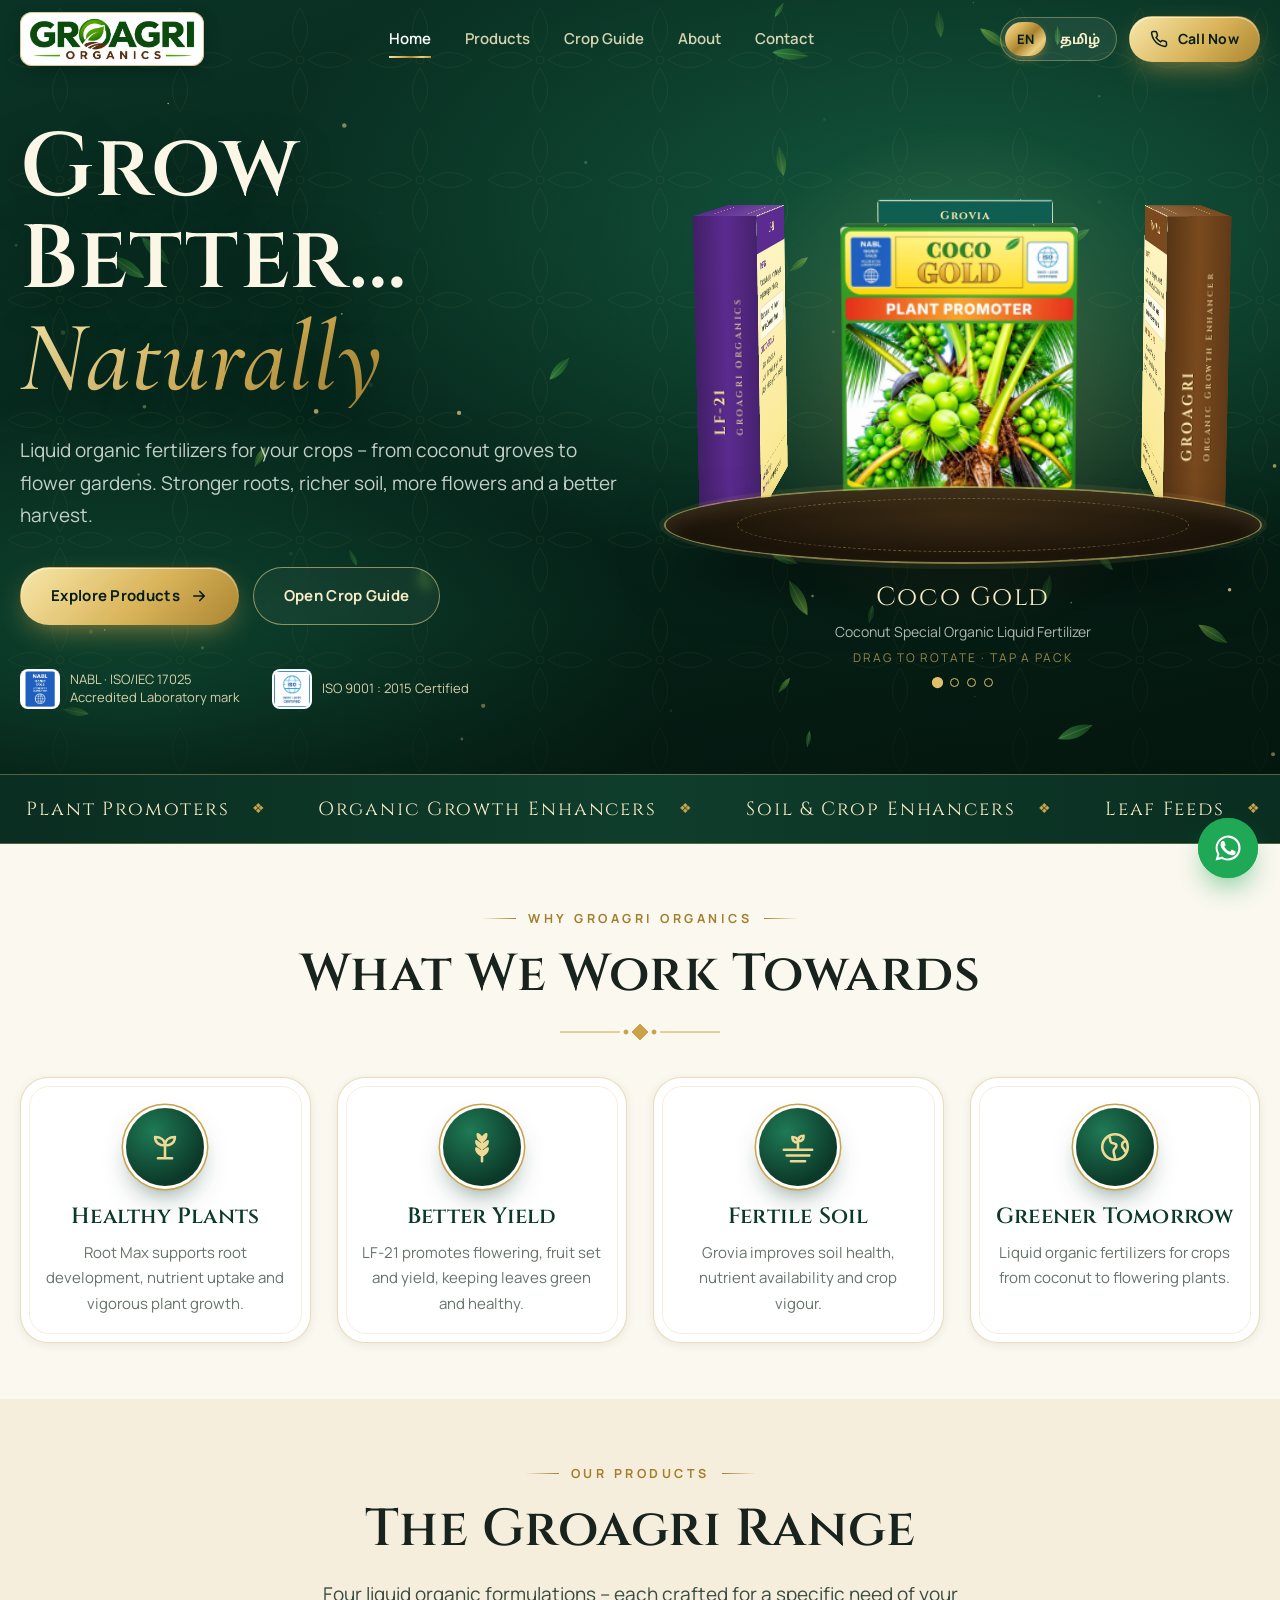
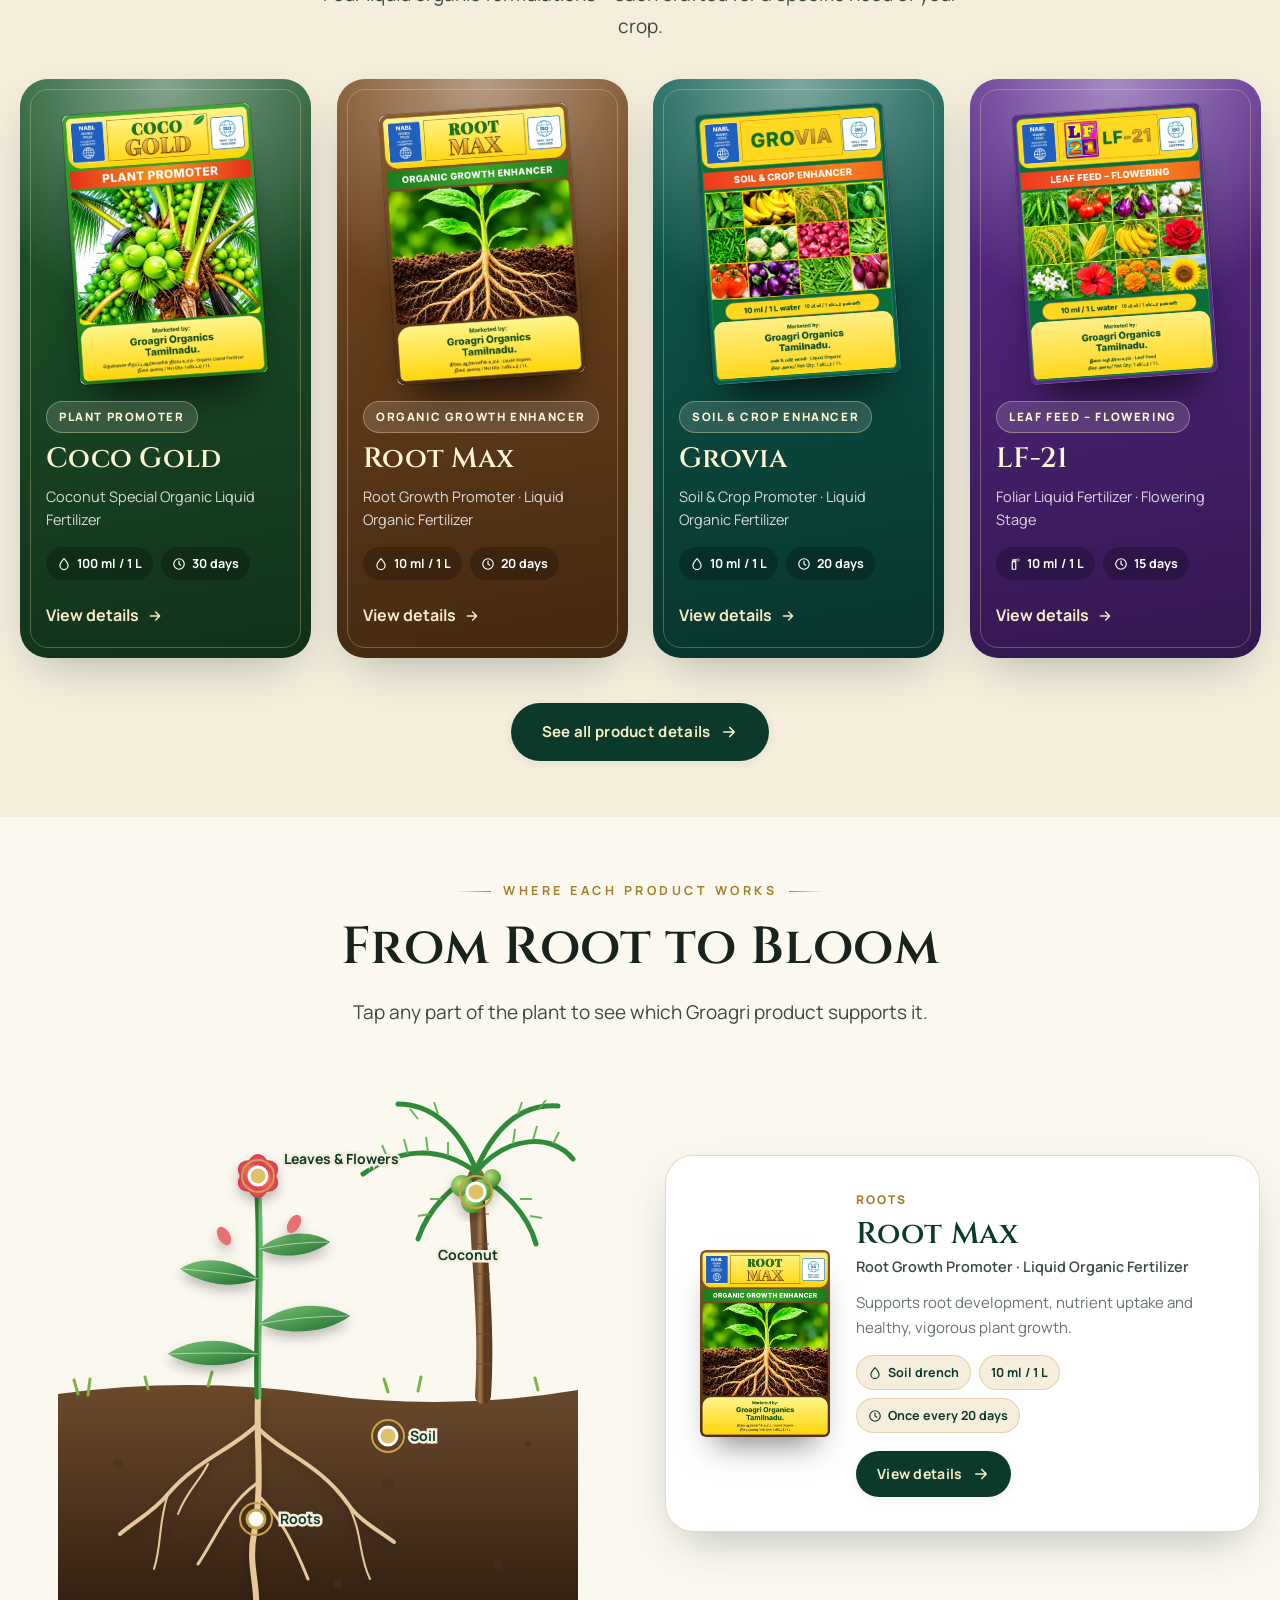
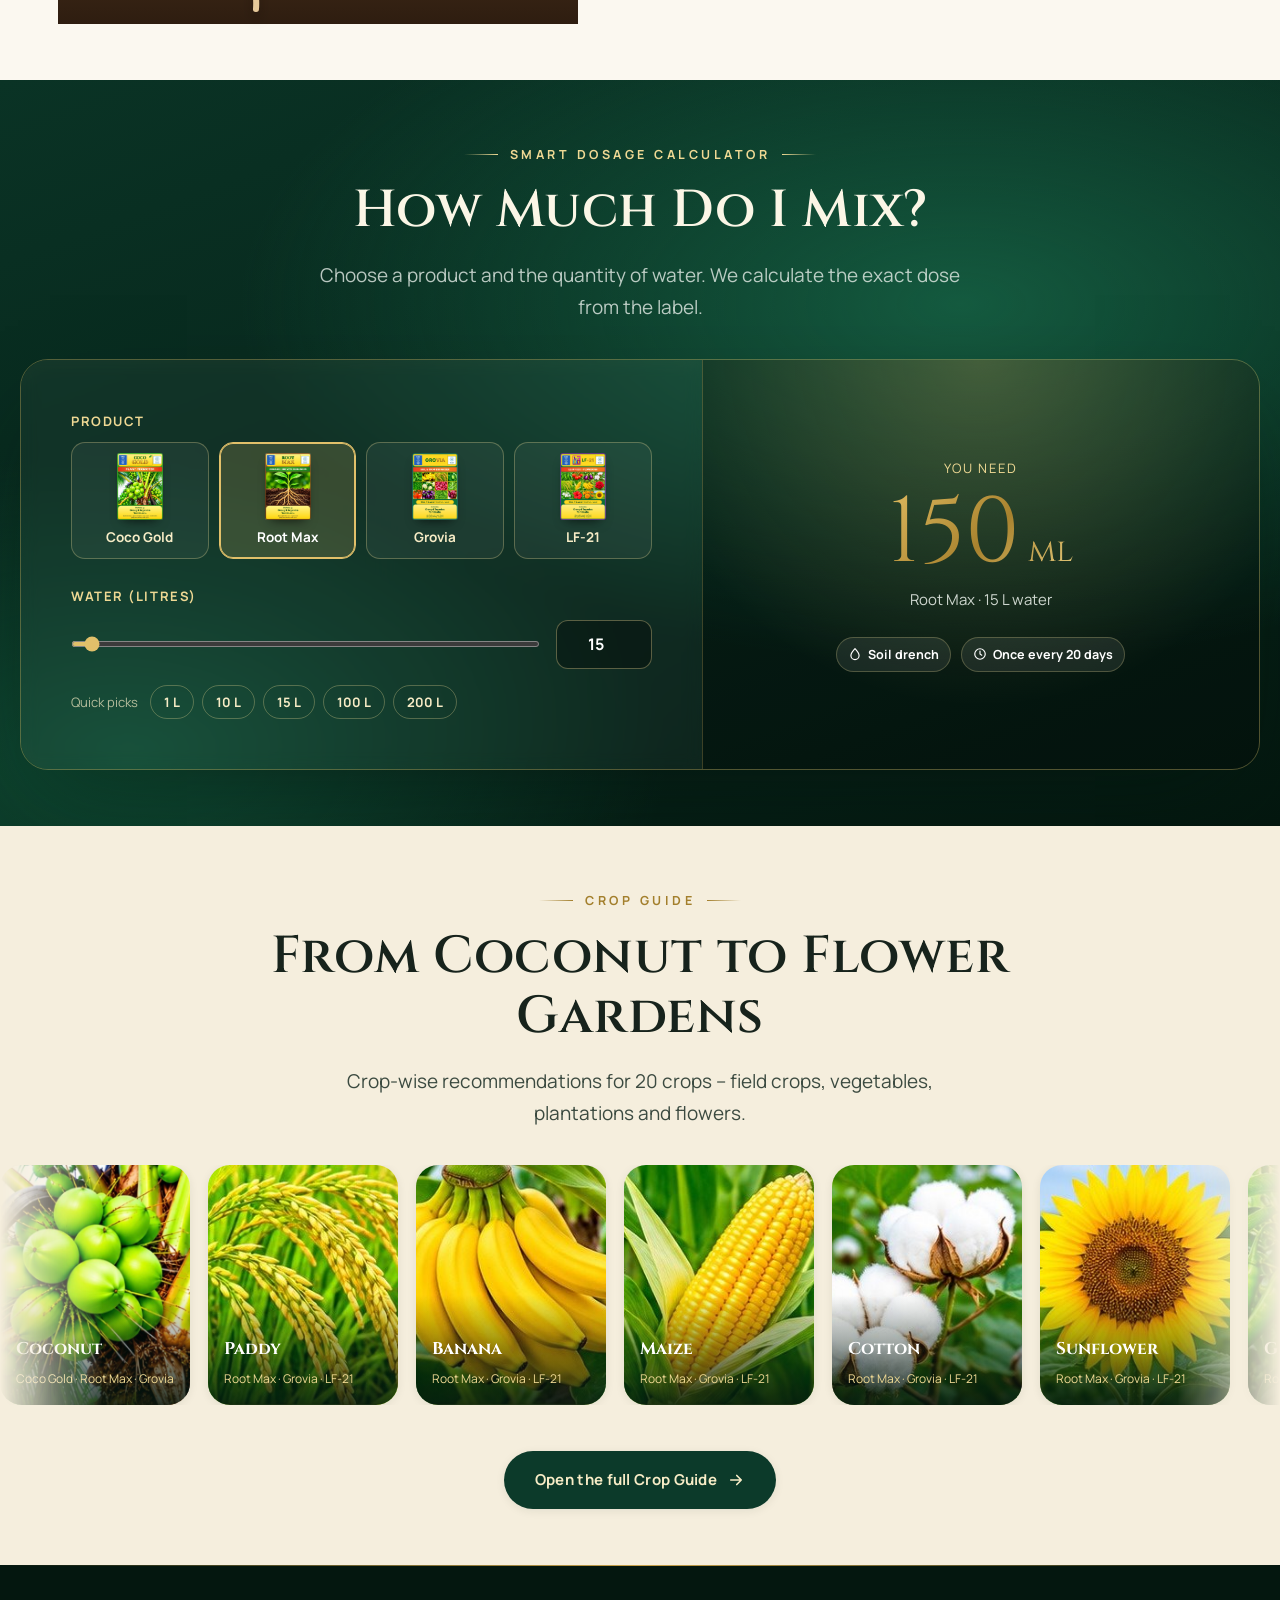
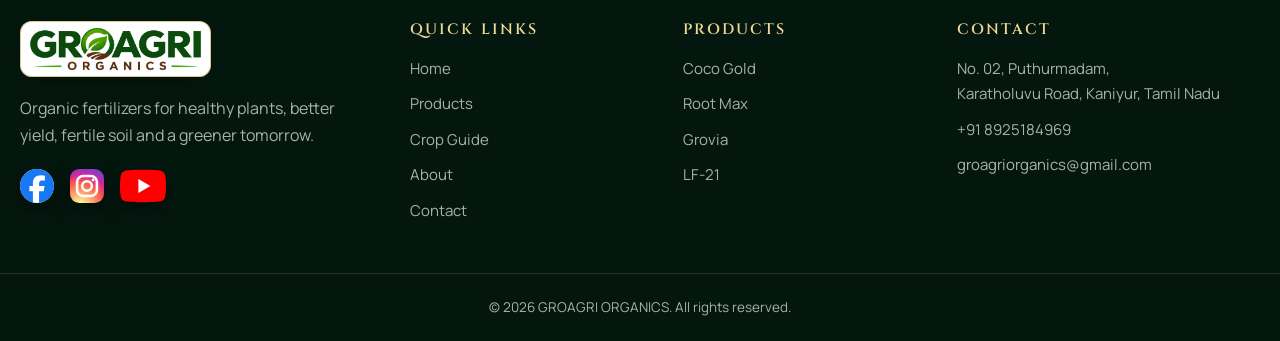
==== commit dafe8360: "Split products into individual SEO pages and add basic SEO - One static, crawlable page per product " ====
--- a/index.html
+++ b/index.html
@@ -6,15 +6,48 @@
   <title>GROAGRI ORGANICS | Liquid Organic Fertilizers – Tamil Nadu</title>
   <meta name="description" content="GROAGRI ORGANICS, Tamil Nadu – Coco Gold, Root Max, Grovia and LF-21 liquid organic fertilizers for coconut, field crops, vegetables and flowers.">
   <meta name="theme-color" content="#082a1f">
-  <meta property="og:title" content="GROAGRI ORGANICS – Grow Better… Naturally">
-  <meta property="og:description" content="Liquid organic fertilizers: Coco Gold, Root Max, Grovia, LF-21.">
-  <meta property="og:image" content="images/banner.jpg">
+  <meta name="robots" content="index, follow, max-image-preview:large">
+  <link rel="canonical" href="https://www.groagriorganics.in/">
+  <meta property="og:type" content="website">
+  <meta property="og:site_name" content="GROAGRI ORGANICS">
+  <meta property="og:locale" content="en_IN">
+  <meta property="og:url" content="https://www.groagriorganics.in/">
+  <meta property="og:title" content="GROAGRI ORGANICS | Liquid Organic Fertilizers – Tamil Nadu">
+  <meta property="og:description" content="GROAGRI ORGANICS, Tamil Nadu – Coco Gold, Root Max, Grovia and LF-21 liquid organic fertilizers for coconut, field crops, vegetables and flowers.">
+  <meta property="og:image" content="https://www.groagriorganics.in/images/banner.jpg">
+  <meta name="twitter:card" content="summary_large_image">
   <link rel="icon" href="images/logo.png">
   <link rel="preconnect" href="https://fonts.googleapis.com">
   <link rel="preconnect" href="https://fonts.gstatic.com" crossorigin>
   <link href="https://fonts.googleapis.com/css2?family=Cinzel:wght@500;600;700&family=Cormorant+Garamond:ital,wght@1,500;1,600&family=Manrope:wght@400;500;600;700;800&family=Noto+Sans+Tamil:wght@400;500;600;700&family=Noto+Serif+Tamil:wght@500;600;700&display=swap" rel="stylesheet">
   <link rel="preload" as="image" href="images/packs/root-max.jpg">
   <link rel="stylesheet" href="css/style.css">
+  <script type="application/ld+json">
+  {
+    "@context": "https://schema.org",
+    "@type": "Organization",
+    "name": "GROAGRI ORGANICS",
+    "url": "https://www.groagriorganics.in/",
+    "logo": "https://www.groagriorganics.in/images/logo.png",
+    "email": "groagriorganics@gmail.com",
+    "telephone": "+91-8925184969",
+    "sameAs": [
+      "https://www.facebook.com/groagriorganics",
+      "https://www.instagram.com/groagriorganics",
+      "https://www.youtube.com/@groagriorganics"
+    ],
+    "contactPoint": {
+      "@type": "ContactPoint",
+      "telephone": "+91-8925184969",
+      "contactType": "customer service",
+      "areaServed": "IN",
+      "availableLanguage": [
+        "English",
+        "Tamil"
+      ]
+    }
+  }
+  </script>
 </head>
 <body data-page="home" data-title="meta.title.home">
 
--- a/css/style.css
+++ b/css/style.css
@@ -533,6 +533,15 @@
 .crop-tags a:hover { background: var(--gold-200); }
 .crop-tags img { width: 26px; height: 26px; border-radius: 50%; object-fit: cover; }
 .pd-actions { display: flex; flex-wrap: wrap; gap: 12px; margin-top: 30px; }
+.pd-crops { background: var(--cream); }
+.pd-crops .section-head h2 { color: var(--c); }
+.crop-uses { display: grid; grid-template-columns: repeat(auto-fill, minmax(260px, 1fr)); gap: 14px; }
+.crop-use { display: flex; gap: 14px; align-items: flex-start; padding: 14px; background: #fff; border: 1px solid var(--line); border-radius: 16px; transition: transform .3s var(--ease), box-shadow .3s; }
+.crop-use:hover { transform: translateY(-3px); box-shadow: var(--shadow-sm); }
+.crop-use img { flex: none; width: 64px; height: 64px; border-radius: 12px; object-fit: cover; }
+.crop-use h3 { font-size: 17px; color: var(--ink); margin-bottom: 4px; }
+.crop-use p { font-size: 14px; color: var(--ink-2); line-height: 1.5; }
+.viewer .static-pack { height: 360px; width: auto; border-radius: 6px; box-shadow: 0 30px 40px -18px rgba(0,0,0,.7); }
 
 /* ---------- Crop guide ---------- */
 .toolbar { display: flex; flex-wrap: wrap; gap: 14px; align-items: center; justify-content: space-between; margin-bottom: 34px; }
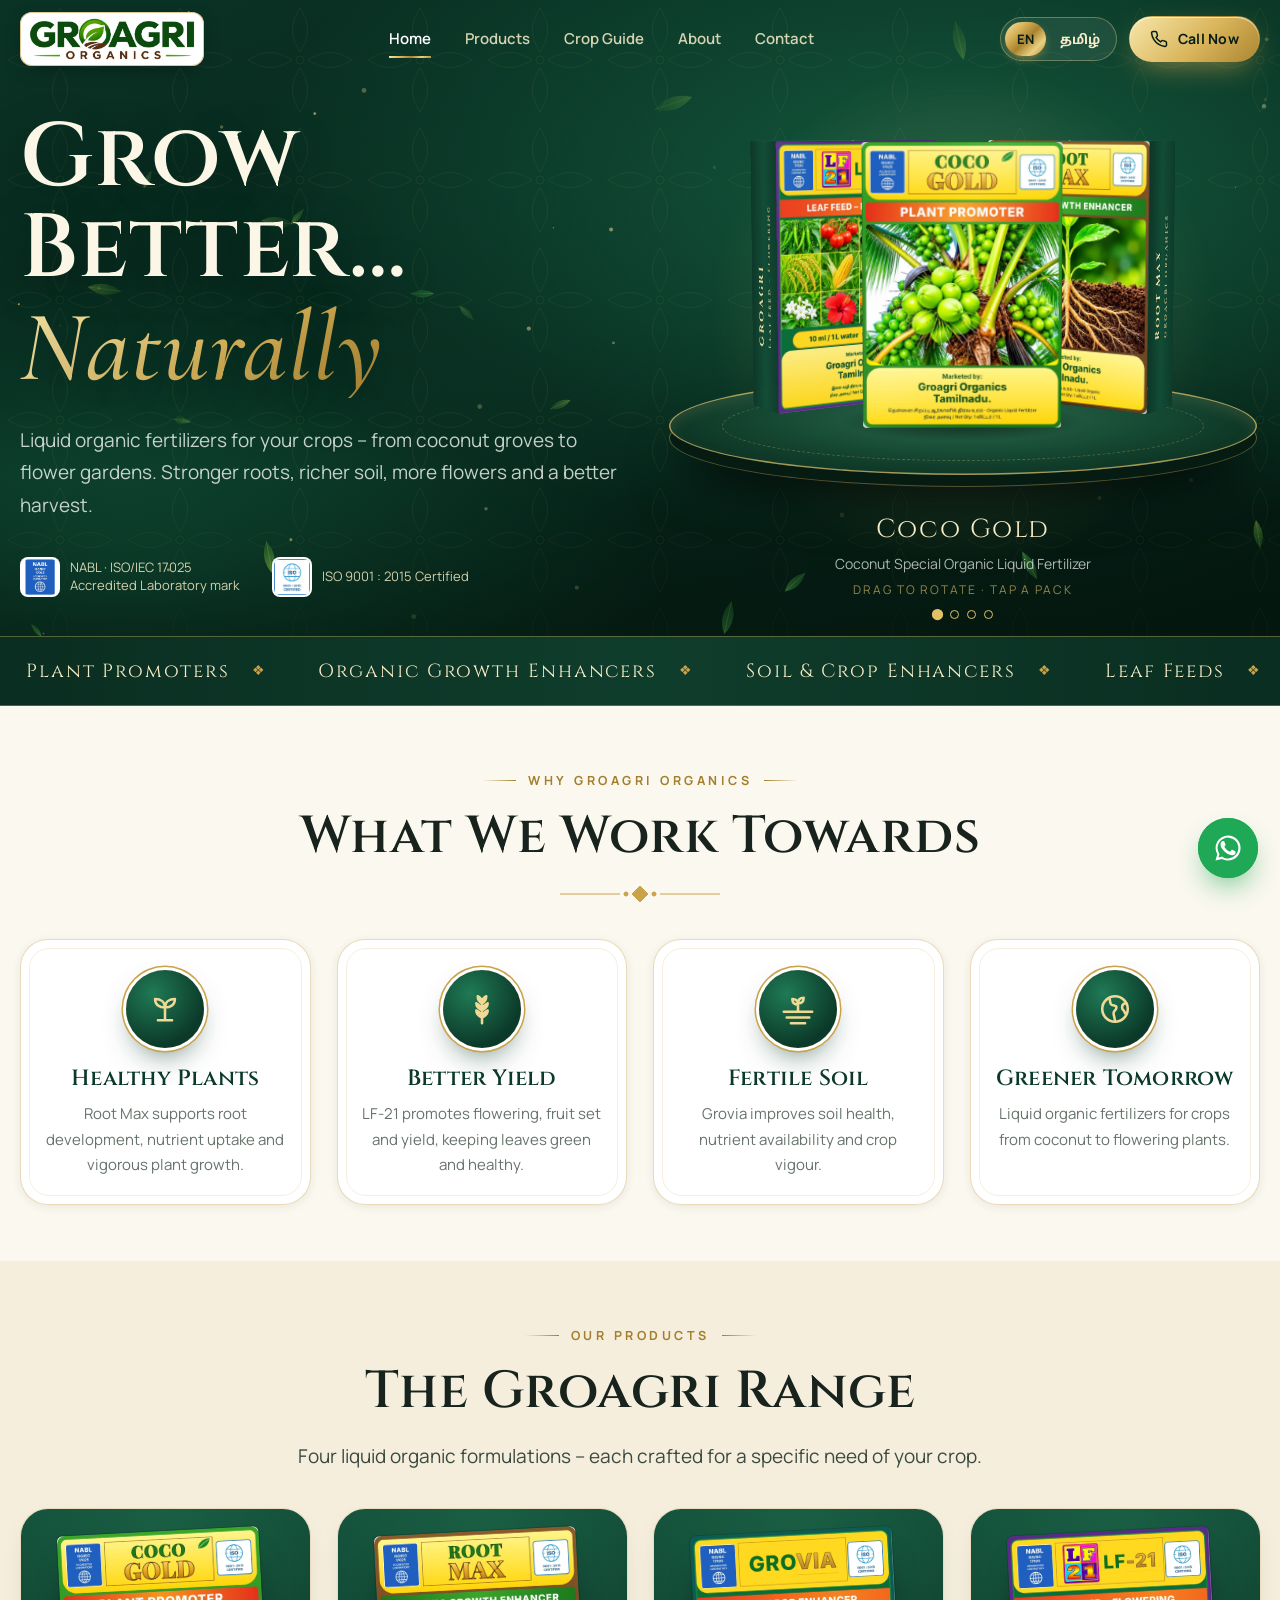
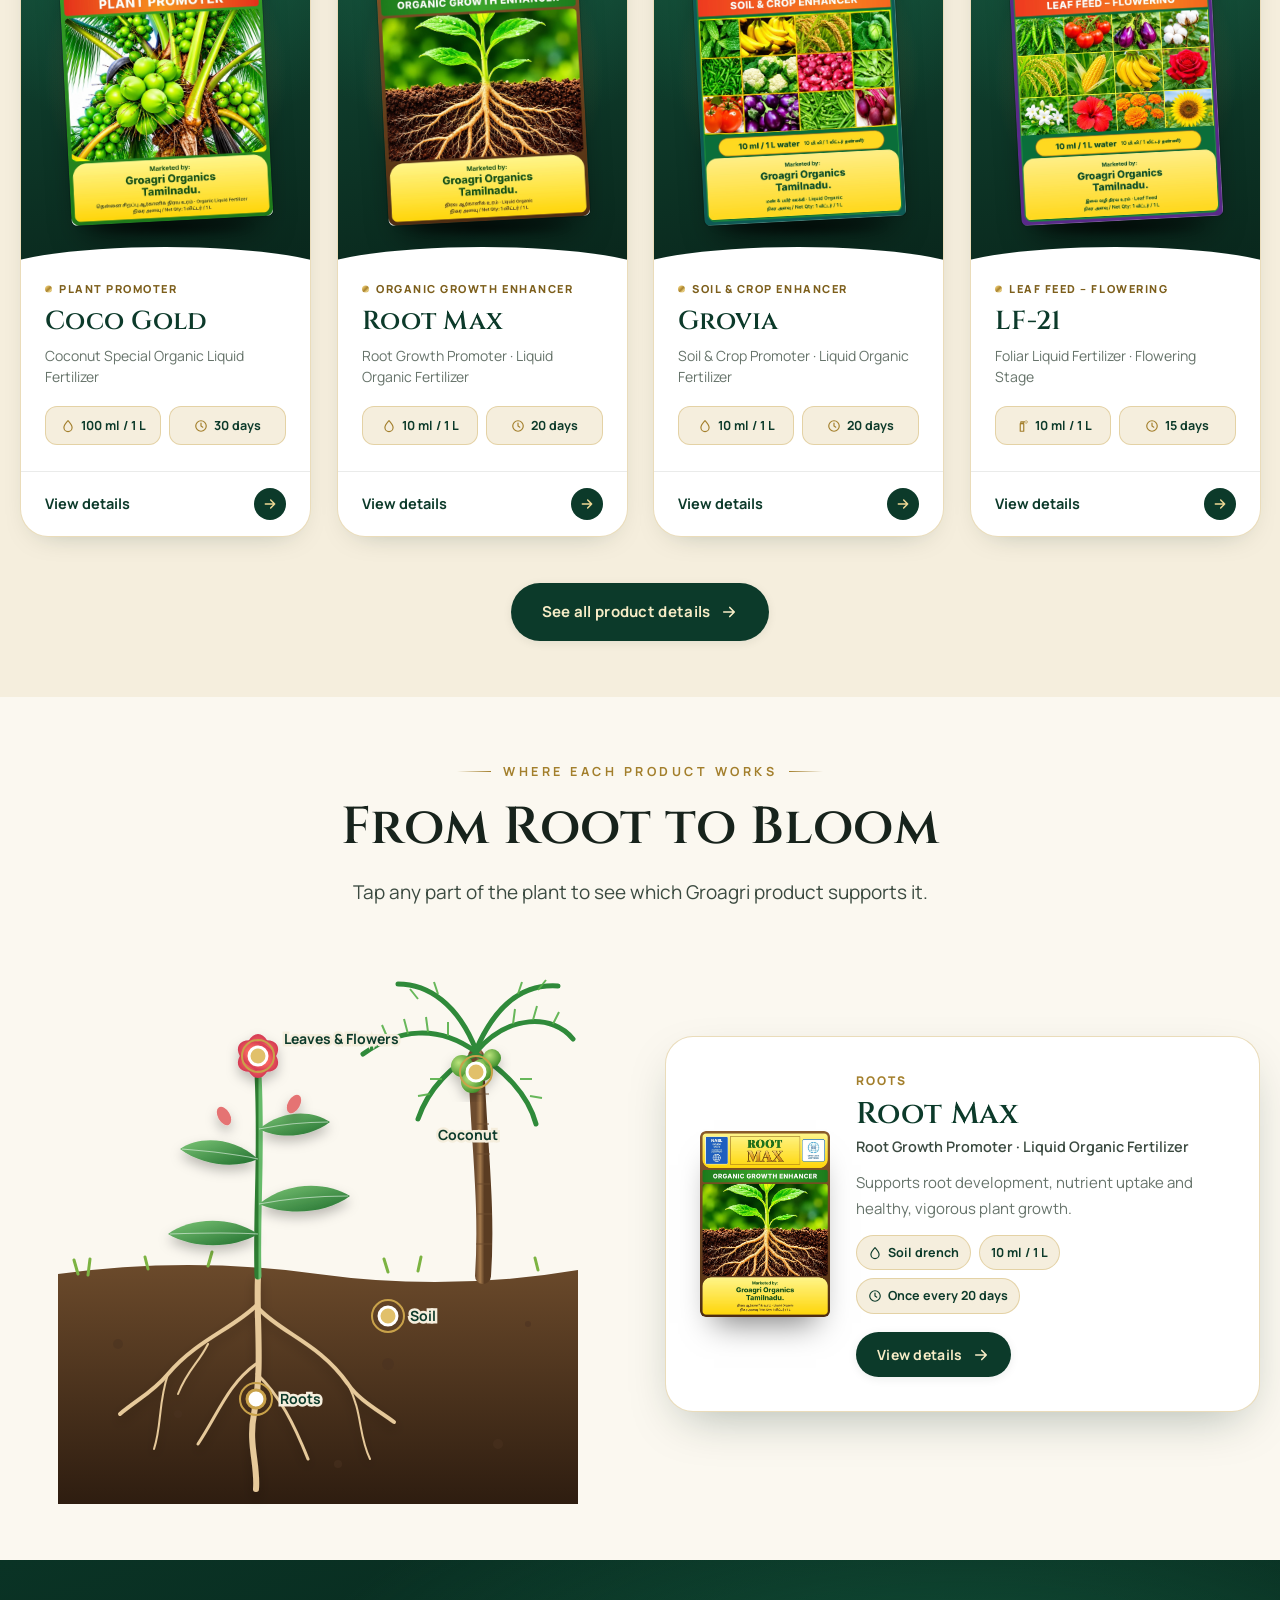
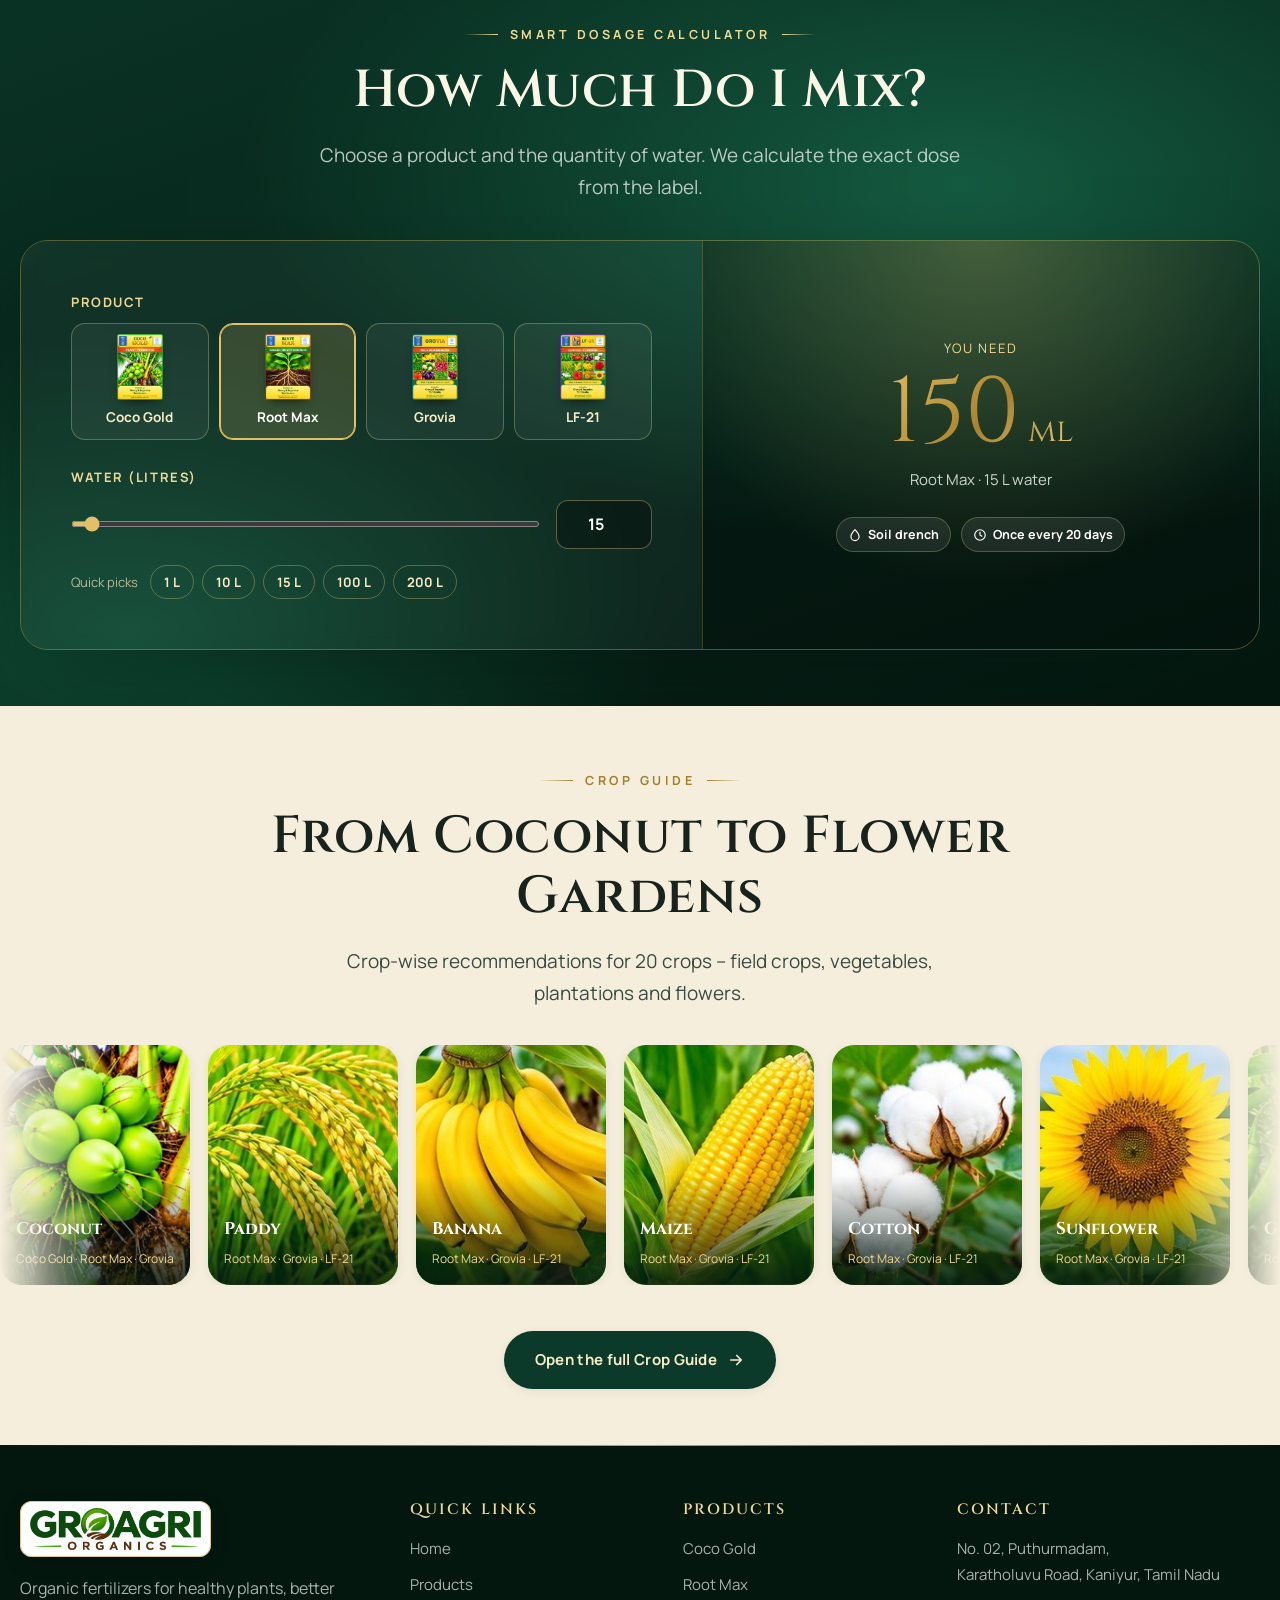
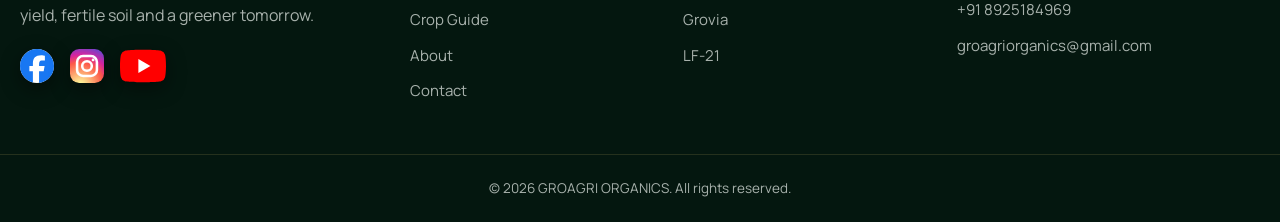
==== commit 25b763a2: "Hero: remove Explore Products and Open Crop Guide buttons Co-Authored-By: Claude Opus 5.5 <noreply@a" ====
--- a/index.html
+++ b/index.html
@@ -59,12 +59,7 @@
       <div class="hero-copy">
         <h1 class="reveal" style="--rd:.08s" data-i18n-html="hero.title">Grow Better…<br><em>Naturally</em></h1>
         <p class="lead reveal" style="--rd:.16s" data-i18n="hero.lead">Liquid organic fertilizers for every stage of your crop.</p>
-        <div class="hero-actions reveal" style="--rd:.24s">
-          <a href="products.html" class="btn btn-gold"><span data-i18n="hero.btn1">Explore Products</span>
-            <svg viewBox="0 0 24 24" fill="none" stroke="currentColor" stroke-width="2.2" stroke-linecap="round" stroke-linejoin="round"><path d="M5 12h14M13 6l6 6-6 6"/></svg></a>
-          <a href="crop-guide.html" class="btn btn-ghost" data-i18n="hero.btn2">Open Crop Guide</a>
-        </div>
-        <div class="trust-row reveal" style="--rd:.32s">
+        <div class="trust-row reveal" style="--rd:.24s">
           <div class="trust-item"><img src="images/badges/nabl.png" alt="NABL ISO/IEC 17025" width="40" height="40"><span data-i18n="trust.nabl"></span></div>
           <div class="trust-item"><img src="images/badges/iso.png" alt="ISO 9001:2015" width="40" height="40"><span data-i18n="trust.iso"></span></div>
         </div>
--- a/css/style.css
+++ b/css/style.css
@@ -99,6 +99,10 @@
 
 .section-head { text-align: center; max-width: 780px; margin: 0 auto clamp(24px, 3vw, 36px); }
 .section-head .lead { margin: 18px auto 0; }
+@media (min-width: 900px) {
+  .section-head:has(+ #range-grid) { max-width: none; }
+  .section-head:has(+ #range-grid) .lead { max-width: none; white-space: nowrap; }
+}
 
 .ornament { display: flex; justify-content: center; margin: 18px 0 0; color: var(--gold-500); }
 .ornament svg { width: 160px; height: 18px; }
@@ -195,9 +199,9 @@
 
 /* ---------- Hero ---------- */
 .hero {
-  position: relative; min-height: 86svh; display: flex; align-items: center;
+  position: relative; display: flex; align-items: center;
   background: var(--em-grad); color: #eef4ef; overflow: hidden;
-  padding: calc(var(--header-h) + 8px) 0 28px;
+  padding: calc(var(--header-h) + 28px) 0 32px;
 }
 .hero::before {
   /* subtle royal damask pattern */
@@ -223,7 +227,7 @@
 @keyframes goldflow { 0%,100% { background-position: 0% 50%; } 50% { background-position: 100% 50%; } }
 .hero .lead { color: rgba(238, 244, 239, .82); margin-bottom: 36px; }
 .hero-actions { display: flex; flex-wrap: wrap; gap: 14px; }
-.trust-row { display: flex; flex-wrap: wrap; align-items: center; gap: 14px 22px; margin-top: 44px; }
+.trust-row { display: flex; flex-wrap: wrap; align-items: center; gap: 14px 22px; margin-top: 0; }
 .trust-item { display: flex; align-items: center; gap: 10px; font-size: 13px; color: rgba(247, 236, 198, .85); max-width: 230px; line-height: 1.35; }
 .trust-item img { width: 40px; height: 40px; object-fit: contain; border-radius: 8px; background: #fff; padding: 2px; flex: none; }
 .trust-item .seal {
@@ -234,8 +238,8 @@
 /* ---------- 3D Carousel ---------- */
 .stage {
   --w: 196px; --h: calc(var(--w) * 1.438); --d: calc(var(--w) * .3); --r: calc(var(--w) * 1.12);
-  --top: 60px;
-  position: relative; height: calc(var(--top) + var(--h) + 190px); perspective: 1500px; perspective-origin: 50% 30%;
+  --top: 36px;
+  position: relative; height: calc(var(--top) + var(--h) + 180px); perspective: 1500px; perspective-origin: 50% 30%;
   touch-action: pan-y; cursor: grab; user-select: none; -webkit-user-select: none; outline: none;
 }
 .stage.dragging { cursor: grabbing; }
@@ -244,8 +248,9 @@
   background: radial-gradient(closest-side, rgba(225, 192, 106, .28), rgba(225, 192, 106, .07) 50%, transparent 72%);
   filter: blur(6px); pointer-events: none;
 }
-.ring { position: absolute; left: 50%; top: var(--top); margin-left: calc(var(--w) / -2); width: var(--w); height: var(--h); transform-style: preserve-3d; }
-.slot { position: absolute; inset: 0; transform-style: preserve-3d; }
+.ring { position: absolute; left: 50%; top: var(--top); margin-left: calc(var(--w) / -2); width: var(--w); height: var(--h); transform-style: preserve-3d; transform: rotateX(-5deg); z-index: 2; }
+.slot { position: absolute; inset: 0; transform-style: preserve-3d; cursor: pointer; }
+.ring .pack .face { opacity: var(--o, 1); }
 .slot .float { position: absolute; inset: 0; transform-style: preserve-3d; animation: floaty 6s ease-in-out infinite; }
 .slot:nth-child(2) .float { animation-delay: -1.5s; }
 .slot:nth-child(3) .float { animation-delay: -3s; }
@@ -253,14 +258,26 @@
 @keyframes floaty { 0%,100% { transform: translateY(0); } 50% { transform: translateY(-12px); } }
 
 .pedestal {
-  position: absolute; left: 50%; top: calc(var(--top) + var(--h) - 4px); width: calc(var(--r) * 2.9); max-width: 100%; height: 74px; transform: translateX(-50%);
-  border-radius: 50%;
-  background: radial-gradient(ellipse at 50% 35%, #3a2a14 0%, #20170b 55%, #0d0904 100%);
-  box-shadow: 0 0 0 2px rgba(225, 192, 106, .55), 0 0 0 7px rgba(225, 192, 106, .08), 0 30px 60px -10px rgba(0,0,0,.7), inset 0 8px 18px rgba(255, 220, 150, .12);
-}
+  position: absolute; left: 50%; top: calc(var(--top) + var(--h) - var(--w) * .24); width: calc(var(--w) * 3); max-width: 100%; height: calc(var(--w) * .5);
+  transform: translateX(-50%); border-radius: 50%; pointer-events: none; z-index: 1;
+  background: radial-gradient(ellipse at 50% 40%, #2d6a4c 0%, #164a34 45%, #0b2f21 80%, #082519 100%);
+  box-shadow:
+    inset 0 0 0 1.5px rgba(225, 192, 106, .7),
+    inset 0 6px 14px rgba(251, 233, 168, .12),
+    0 12px 0 -1px #061c13,
+    0 12px 0 0 rgba(225, 192, 106, .35),
+    0 34px 50px -8px rgba(0, 0, 0, .7);
+}
+/* contact shadow under the front pack */
 .pedestal::before {
-  content: ""; position: absolute; inset: 10px 12%; border-radius: 50%;
-  border: 1px dashed rgba(225, 192, 106, .35);
+  content: ""; position: absolute; left: 50%; top: calc(var(--w) * .13); width: calc(var(--w) * 1.25); height: calc(var(--w) * .2);
+  transform: translateX(-50%); border-radius: 50%;
+  background: radial-gradient(closest-side, rgba(0, 0, 0, .6), rgba(0, 0, 0, .25) 60%, transparent);
+}
+/* inner gold ring */
+.pedestal::after {
+  content: ""; position: absolute; inset: 14% 9%; border-radius: 50%;
+  border: 1px dashed rgba(225, 192, 106, .3);
 }
 .stage-caption { position: absolute; top: calc(var(--top) + var(--h) + 84px); left: 0; right: 0; text-align: center; z-index: 3; }
 .stage-caption .name { font-family: var(--font-display); font-size: 26px; color: var(--gold-200); letter-spacing: .06em; transition: opacity .3s; }
@@ -273,7 +290,7 @@
 /* ---------- Cuboid product pack ---------- */
 .pack {
   --w: 196px; --h: calc(var(--w) * 1.438); --d: calc(var(--w) * .3);
-  --c: #1f5a2e; --a: #e8c24a;
+  --c: #124c37; --a: #e1c06a;
   position: absolute; inset: 0; width: var(--w); height: var(--h); transform-style: preserve-3d;
 }
 .stage .pack, .ring .pack { --w: inherit; }
@@ -356,33 +373,68 @@
 /* product range cards (3D tilt) */
 .tilt { transform-style: preserve-3d; transition: transform .6s var(--ease); will-change: transform; }
 .prod-card {
-  --c: #1f5a2e; --a: #e8c24a;
-  position: relative; border-radius: var(--radius-lg); overflow: hidden; color: #fff; isolation: isolate;
-  background:
-    radial-gradient(120% 70% at 50% 0%, color-mix(in srgb, var(--c) 55%, #fff) 0%, transparent 60%),
-    linear-gradient(170deg, var(--c), color-mix(in srgb, var(--c) 55%, #000));
-  box-shadow: var(--shadow); min-height: 520px; display: flex; flex-direction: column;
-}
+  --c: #124c37; --a: #e1c06a;
+  position: relative; border-radius: var(--radius-lg); overflow: hidden; isolation: isolate; color: var(--ink);
+  background: #fff; border: 1px solid var(--line); box-shadow: 0 10px 30px -18px rgba(8, 42, 31, .35);
+  display: flex; flex-direction: column;
+  transition: transform .5s var(--ease), box-shadow .5s var(--ease), border-color .5s;
+}
+.prod-card:hover { box-shadow: var(--shadow-lg); border-color: var(--gold-500); }
 .prod-card::before {
   content: ""; position: absolute; inset: 0; z-index: 3; pointer-events: none;
-  background: radial-gradient(400px circle at var(--gx, 50%) var(--gy, 0%), rgba(255,255,255,.22), transparent 45%);
+  background: radial-gradient(380px circle at var(--gx, 50%) var(--gy, 0%), rgba(255,255,255,.18), transparent 45%);
   opacity: 0; transition: opacity .4s;
 }
 .prod-card:hover::before { opacity: 1; }
-.prod-card::after { content: ""; position: absolute; inset: 10px; border-radius: calc(var(--radius-lg) - 10px); border: 1px solid rgba(255, 236, 170, .28); pointer-events: none; z-index: 2; }
-.prod-card .visual { position: relative; height: 300px; display: grid; place-items: end center; padding-top: 30px; transform: translateZ(50px); }
-.prod-card .visual img { height: 270px; width: auto; border-radius: 6px; box-shadow: 0 30px 40px -18px rgba(0,0,0,.7), 0 0 0 1px rgba(0,0,0,.2); transform: rotate(-4deg); transition: transform .6s var(--ease); }
-.prod-card:hover .visual img { transform: rotate(0deg) scale(1.04) translateY(-6px); }
-.prod-card .body { position: relative; z-index: 2; padding: 22px 26px 28px; display: flex; flex-direction: column; gap: 10px; flex: 1; transform: translateZ(30px); }
-.prod-card .tag { align-self: flex-start; font-size: 11.5px; font-weight: 800; letter-spacing: .14em; text-transform: uppercase; padding: 5px 12px; border-radius: 999px; background: rgba(255,255,255,.14); color: #fff6d6; border: 1px solid rgba(255, 236, 170, .35); }
-.prod-card h3 { font-size: 28px; color: #fff6d6; }
-.prod-card p { color: rgba(255,255,255,.82); font-size: 14.5px; line-height: 1.6; }
-.prod-card .chips { display: flex; flex-wrap: wrap; gap: 8px; margin-top: auto; padding-top: 6px; }
+/* emerald stage with gold halo + podium */
+.prod-card .visual {
+  position: relative; height: 365px; display: grid; place-items: center; padding: 16px 0 48px; transform: translateZ(40px);
+  background:
+    radial-gradient(60% 55% at 50% 45%, rgba(225, 192, 106, .32) 0%, rgba(225, 192, 106, 0) 70%),
+    radial-gradient(120% 90% at 50% 0%, color-mix(in srgb, var(--c) 70%, #2a8a62) 0%, transparent 70%),
+    linear-gradient(170deg, var(--c), color-mix(in srgb, var(--c) 50%, #000));
+}
+.prod-card .visual::before {
+  content: ""; position: absolute; left: 50%; bottom: 36px; width: 62%; height: 22px; transform: translateX(-50%);
+  border-radius: 50%; background: radial-gradient(closest-side, rgba(0,0,0,.55), transparent); filter: blur(2px);
+}
+.prod-card .visual::after {
+  content: ""; position: absolute; left: 0; right: 0; bottom: -1px; height: 28px; background: #fff;
+  clip-path: ellipse(60% 100% at 50% 100%);
+}
+.prod-card .visual img {
+  position: relative; height: 290px; width: auto; border-radius: 6px;
+  box-shadow: 0 24px 34px -16px rgba(0,0,0,.75), 0 0 0 1px rgba(0,0,0,.15);
+  transform: rotate(-3deg); transition: transform .6s var(--ease);
+}
+.prod-card:hover .visual img { transform: rotate(0deg) translateY(-8px) scale(1.04); }
+.prod-card .body { position: relative; z-index: 2; padding: 6px 24px 0; display: flex; flex-direction: column; gap: 8px; flex: 1; text-align: left; transform: translateZ(20px); }
+.prod-card .tag {
+  align-self: flex-start; font-size: 11px; font-weight: 800; letter-spacing: .14em; text-transform: uppercase;
+  color: var(--gold-700); padding: 0 0 0 14px; position: relative;
+}
+.prod-card .tag::before { content: ""; position: absolute; left: 0; top: 50%; width: 7px; height: 7px; border-radius: 50%; background: var(--gold-grad); transform: translateY(-50%); }
+.prod-card h3 { font-size: 26px; line-height: 1.15; color: var(--em-800); }
+.prod-card p { color: var(--muted); font-size: 14px; line-height: 1.55; min-height: 2lh; }
+.prod-card .chips { display: grid; grid-template-columns: 1fr 1fr; gap: 8px; margin-top: auto; padding-top: 10px; }
+.prod-card .chip {
+  justify-content: center; background: var(--cream); color: var(--em-800); border: 1px solid var(--line);
+  border-radius: 12px; padding: 8px 10px; font-size: 12.5px; white-space: nowrap;
+}
+.prod-card .chip svg { color: var(--gold-600); }
+.prod-card .more {
+  display: flex; align-items: center; justify-content: space-between; gap: 8px; font-weight: 700; font-size: 14.5px;
+  color: var(--em-800); margin: 18px -24px 0; padding: 16px 24px; border-top: 1px solid var(--line-soft);
+  transition: background .4s, color .4s;
+}
+.prod-card .more svg {
+  width: 32px; height: 32px; padding: 8px; border-radius: 50%; background: var(--em-800); color: var(--gold-300);
+  transition: transform .3s, background .3s;
+}
+.prod-card:hover .more { background: var(--em-800); color: var(--gold-200); }
+.prod-card:hover .more svg { transform: translateX(4px); background: var(--gold-grad); color: var(--em-900); }
 .chip { display: inline-flex; align-items: center; gap: 6px; font-size: 12.5px; font-weight: 700; padding: 6px 11px; border-radius: 999px; background: rgba(0,0,0,.22); color: #fff; }
 .chip svg { width: 14px; height: 14px; }
-.prod-card .more { display: inline-flex; align-items: center; gap: 8px; font-weight: 700; color: var(--gold-200); margin-top: 12px; }
-.prod-card .more svg { width: 16px; height: 16px; transition: transform .3s; }
-.prod-card:hover .more svg { transform: translateX(5px); }
 
 /* ---------- Plant explorer ---------- */
 .explorer { display: grid; grid-template-columns: 1fr 1fr; gap: 50px; align-items: center; }
@@ -473,6 +525,9 @@
 .page-banner h1 { font-size: clamp(40px, 6vw, 76px); color: #fbf6e6; }
 html[data-lang="ta"] .page-banner h1 { font-size: clamp(32px, 4.6vw, 56px); }
 .page-banner p { color: rgba(238, 244, 239, .82); max-width: 640px; margin: 14px auto 0; font-size: 18px; }
+@media (min-width: 900px) {
+  body[data-page="crops"] .page-banner p { max-width: none; white-space: nowrap; }
+}
 .crumbs { margin-top: 22px; font-size: 14px; color: var(--gold-300); }
 .crumbs a { color: rgba(247, 236, 198, .8); }
 .crumbs a:hover { color: #fff; }
@@ -570,7 +625,6 @@
 .crow .dose { font-size: 12.5px; color: var(--muted); font-weight: 600; }
 .crow p { font-size: 14.5px; font-weight: 600; color: var(--ink); line-height: 1.5; }
 .empty { text-align: center; padding: 60px 0; color: var(--muted); display: none; }
-.print-btn { margin-left: auto; }
 
 /* ---------- About ---------- */
 .split { display: grid; grid-template-columns: 1fr 1fr; gap: clamp(30px, 6vw, 80px); align-items: center; }
@@ -704,7 +758,6 @@
   .prod-card { min-height: 0; }
   .facts li { flex-direction: column; gap: 2px; }
   .float-wa { width: 54px; height: 54px; right: 16px; bottom: 16px; }
-  .print-btn { display: none; }
 }
 
 @media (prefers-reduced-motion: reduce) {
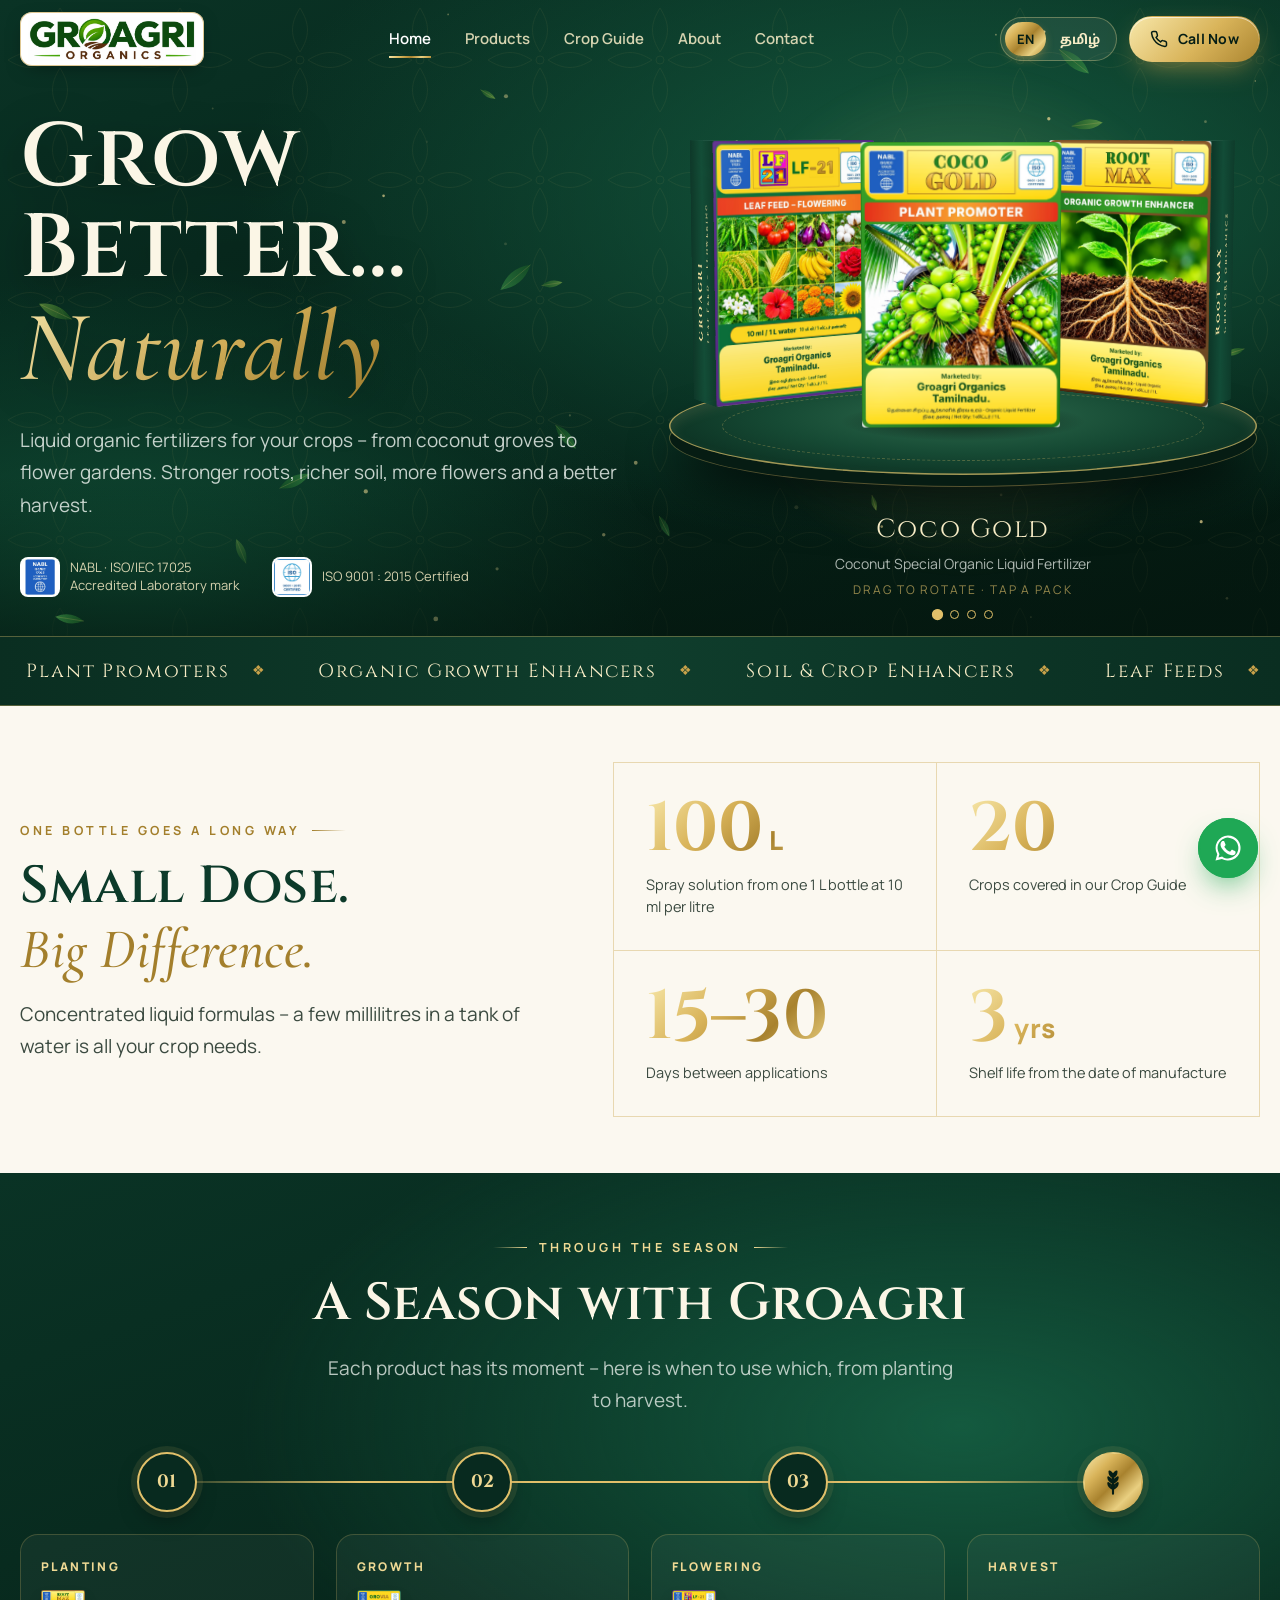
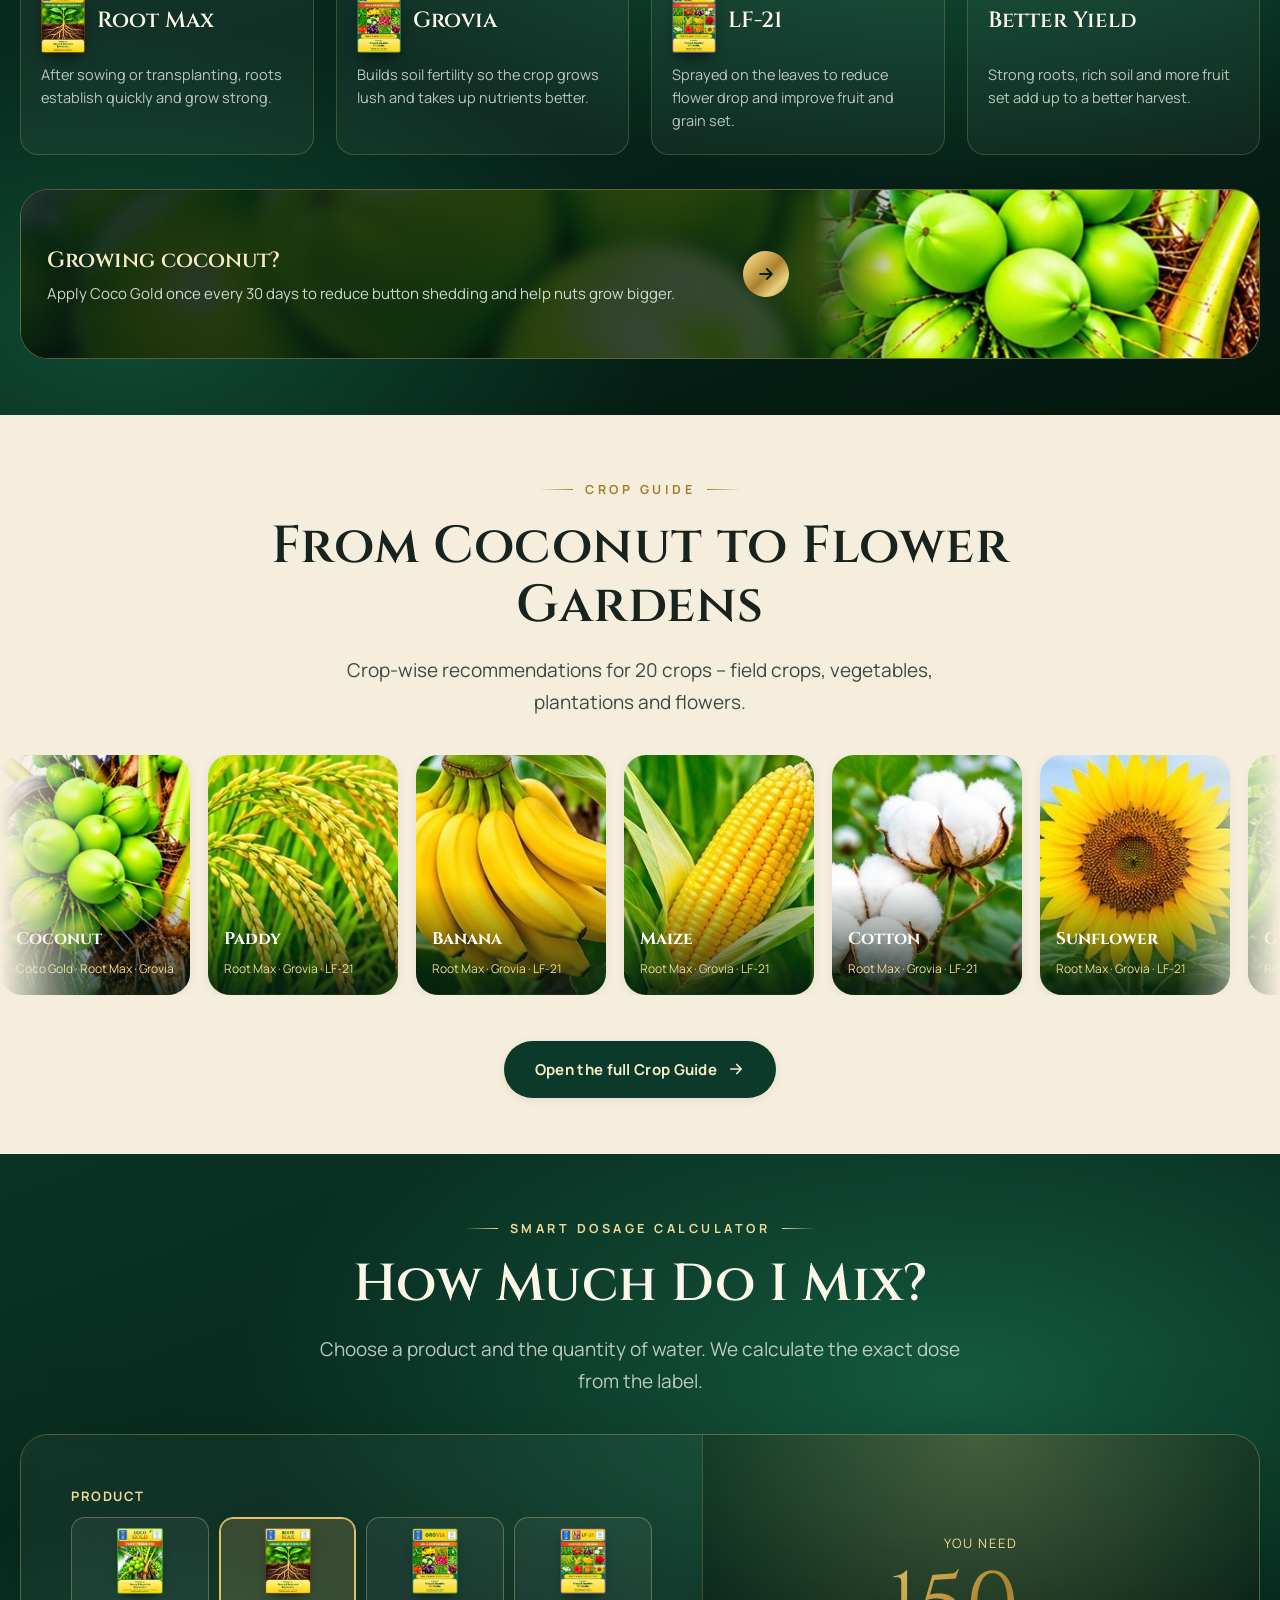
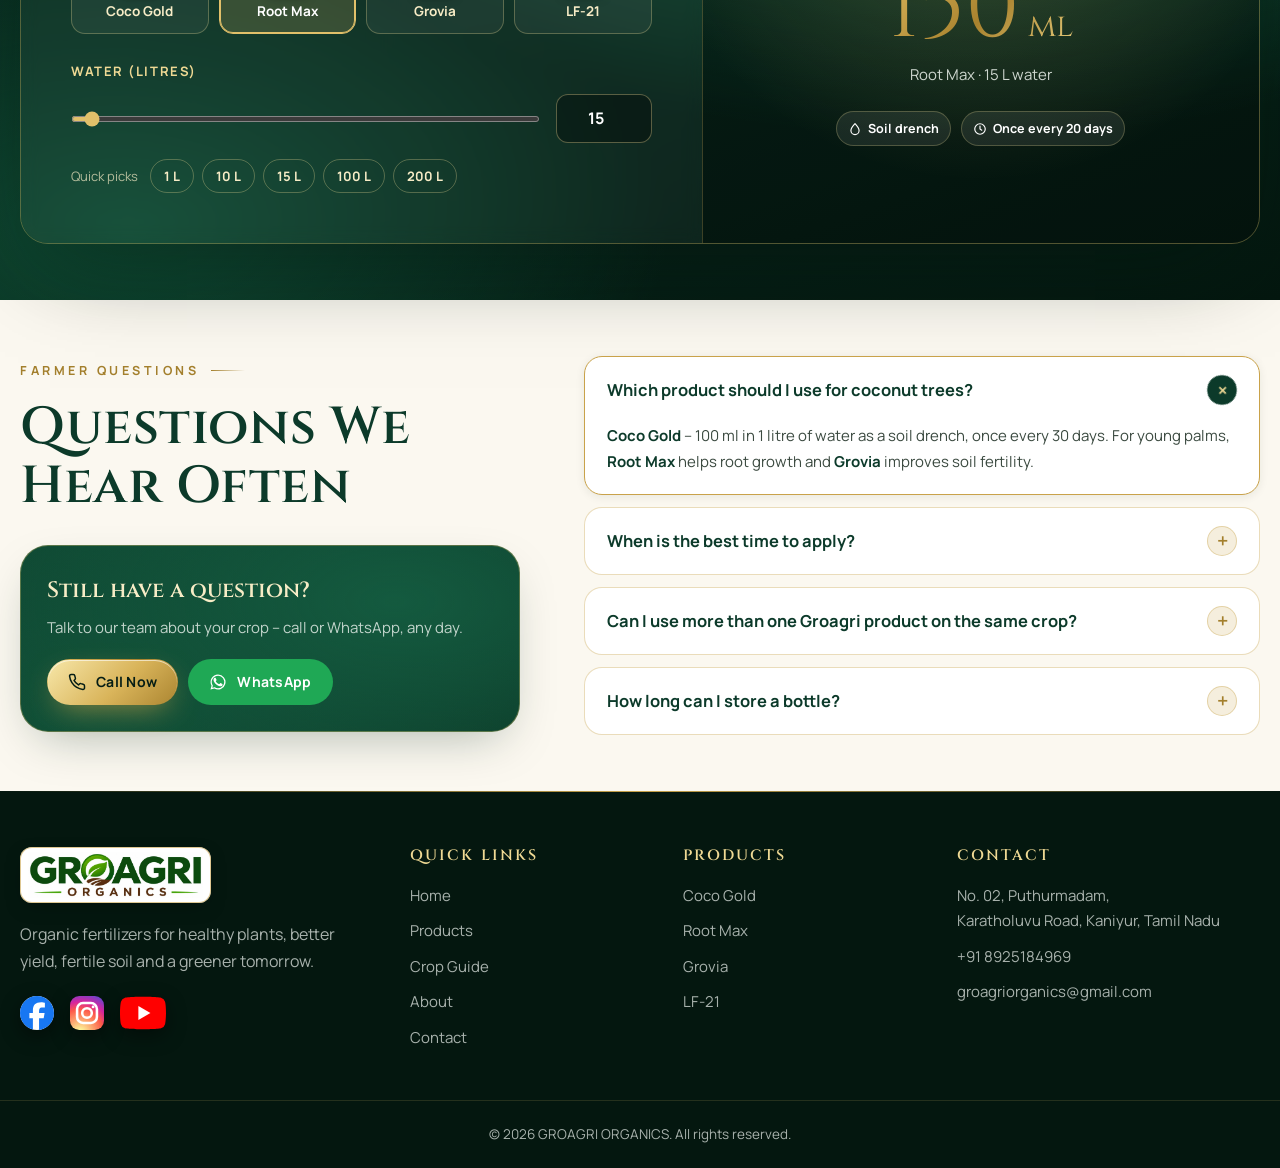
==== commit 8d64a593: "Home: replace repeated sections with stats, season timeline and FAQ - Remove pillars, range cards an" ====
--- a/index.html
+++ b/index.html
@@ -48,6 +48,18 @@
     }
   }
   </script>
+  <script type="application/ld+json">
+  {
+    "@context": "https://schema.org",
+    "@type": "FAQPage",
+    "mainEntity": [
+      { "@type": "Question", "name": "Which product should I use for coconut trees?", "acceptedAnswer": { "@type": "Answer", "text": "Coco Gold – 100 ml in 1 litre of water as a soil drench, once every 30 days. For young palms, Root Max helps root growth and Grovia improves soil fertility." } },
+      { "@type": "Question", "name": "When is the best time to apply?", "acceptedAnswer": { "@type": "Answer", "text": "Early morning or evening. Shake the bottle well and mix the dose in clean water. Root Max, Grovia and Coco Gold go to the root zone; LF-21 is sprayed on the leaves." } },
+      { "@type": "Question", "name": "Can I use more than one Groagri product on the same crop?", "acceptedAnswer": { "@type": "Answer", "text": "Yes. For most crops in our Crop Guide we recommend Root Max and Grovia at the root zone, and LF-21 on the leaves at flowering." } },
+      { "@type": "Question", "name": "How long can I store a bottle?", "acceptedAnswer": { "@type": "Answer", "text": "3 years from the date of manufacture. Keep it in a cool, dry place away from sunlight, and out of reach of children and pets." } }
+    ]
+  }
+  </script>
 </head>
 <body data-page="home" data-title="meta.title.home">
 
@@ -91,111 +103,91 @@
     </div>
   </div>
 
-  <!-- ============ PILLARS ============ -->
-  <section class="section">
+  <!-- ============ STATS ============ -->
+  <section class="section stats-band">
+    <div class="container stats-wrap">
+      <div class="stats-intro reveal">
+        <span class="eyebrow" data-i18n="stats.eyebrow">One Bottle Goes a Long Way</span>
+        <h2 data-i18n-html="stats.title">Small Dose.<br><em>Big Difference.</em></h2>
+        <p class="lead" data-i18n="stats.lead">Concentrated liquid formulas – a few millilitres in a tank of water is all your crop needs.</p>
+      </div>
+      <div class="stats-grid">
+        <div class="stat reveal"><div class="num"><span data-count="100">100</span><small>L</small></div><p data-i18n="stats.s1">Spray solution from one 1 L bottle at 10 ml per litre</p></div>
+        <div class="stat reveal" style="--rd:.08s"><div class="num"><span data-count="20">20</span></div><p data-i18n="stats.s2">Crops covered in our Crop Guide</p></div>
+        <div class="stat reveal" style="--rd:.16s"><div class="num"><span>15–30</span></div><p data-i18n="stats.s3">Days between applications</p></div>
+        <div class="stat reveal" style="--rd:.24s"><div class="num"><span data-count="3">3</span><small data-i18n="stats.yrs">yrs</small></div><p data-i18n="stats.s4">Shelf life from the date of manufacture</p></div>
+      </div>
+    </div>
+  </section>
+
+  <!-- ============ SEASON TIMELINE ============ -->
+  <section class="section section-dark season">
     <div class="container">
       <div class="section-head reveal">
-        <span class="eyebrow" data-i18n="pillars.eyebrow">Why Groagri Organics</span>
-        <h2 data-i18n="pillars.title">Four Promises in Every Bottle</h2>
-        <div class="ornament" aria-hidden="true"><svg viewBox="0 0 160 18" fill="none" stroke="currentColor"><path d="M0 9h60M100 9h60"/><path d="M80 1l8 8-8 8-8-8z" fill="currentColor"/><circle cx="66" cy="9" r="2" fill="currentColor"/><circle cx="94" cy="9" r="2" fill="currentColor"/></svg></div>
-      </div>
-      <div class="grid grid-4">
-        <div class="pillar reveal"><div class="medallion"><svg viewBox="0 0 24 24" fill="none" stroke="currentColor" stroke-width="1.8" stroke-linecap="round" stroke-linejoin="round"><path d="M7 20h10M12 20v-9M12 11C12 7 9 5 5 5c0 4 3 6 7 6zM12 11c0-4 3-6 7-6 0 4-3 6-7 6z"/></svg></div><h3 data-i18n="p1.t"></h3><p data-i18n="p1.d"></p></div>
-        <div class="pillar reveal" style="--rd:.08s"><div class="medallion"><svg viewBox="0 0 24 24" fill="none" stroke="currentColor" stroke-width="1.8" stroke-linecap="round" stroke-linejoin="round"><path d="M12 22V8M12 8c-2-1-3-3-3-5 2 1 3 3 3 5zM12 8c2-1 3-3 3-5-2 1-3 3-3 5zM12 13c-2-1-4-2-4-5 2 1 4 2 4 5zM12 13c2-1 4-2 4-5-2 1-4 2-4 5zM12 18c-2-1-4-2-4-5 2 1 4 2 4 5zM12 18c2-1 4-2 4-5-2 1-4 2-4 5z"/></svg></div><h3 data-i18n="p2.t"></h3><p data-i18n="p2.d"></p></div>
-        <div class="pillar reveal" style="--rd:.16s"><div class="medallion"><svg viewBox="0 0 24 24" fill="none" stroke="currentColor" stroke-width="1.8" stroke-linecap="round" stroke-linejoin="round"><path d="M2 14h20M4 18h16M7 22h10M12 14V6M12 9c-2 0-4-1-4-4 2 0 4 1 4 4zM12 8c2 0 4-1 4-4-2 0-4 1-4 4z"/></svg></div><h3 data-i18n="p3.t"></h3><p data-i18n="p3.d"></p></div>
-        <div class="pillar reveal" style="--rd:.24s"><div class="medallion"><svg viewBox="0 0 24 24" fill="none" stroke="currentColor" stroke-width="1.8" stroke-linecap="round" stroke-linejoin="round"><circle cx="12" cy="12" r="9"/><path d="M8 4.5c1 2 0 3.5 1.5 4.5S13 9 13 11s-2 2-2 4 1 3 1 6M20 8c-2 0-3 1-3 3s2 2 2 4"/></svg></div><h3 data-i18n="p4.t"></h3><p data-i18n="p4.d"></p></div>
-      </div>
-    </div>
-  </section>
-
-  <!-- ============ RANGE ============ -->
+        <span class="eyebrow" data-i18n="season.eyebrow">Through the Season</span>
+        <h2 style="color:#fbf6e6" data-i18n="season.title">A Season with Groagri</h2>
+        <p class="lead" data-i18n="season.lead">Each product has its moment – here is when to use which, from planting to harvest.</p>
+      </div>
+      <ol class="timeline">
+        <li class="stage-step reveal">
+          <div class="node"><span>01</span></div>
+          <div class="step-card">
+            <div class="step-k" data-i18n="season.s1.k">Planting</div>
+            <a class="step-prod" href="root-max.html"><img src="images/packs/root-max.jpg" alt="" width="44" height="63" loading="lazy"><b>Root Max</b></a>
+            <p data-i18n="season.s1.d">After sowing or transplanting, roots establish quickly and grow strong.</p>
+          </div>
+        </li>
+        <li class="stage-step reveal" style="--rd:.1s">
+          <div class="node"><span>02</span></div>
+          <div class="step-card">
+            <div class="step-k" data-i18n="season.s2.k">Growth</div>
+            <a class="step-prod" href="grovia.html"><img src="images/packs/grovia.jpg" alt="" width="44" height="63" loading="lazy"><b>Grovia</b></a>
+            <p data-i18n="season.s2.d">Builds soil fertility so the crop grows lush and takes up nutrients better.</p>
+          </div>
+        </li>
+        <li class="stage-step reveal" style="--rd:.2s">
+          <div class="node"><span>03</span></div>
+          <div class="step-card">
+            <div class="step-k" data-i18n="season.s3.k">Flowering</div>
+            <a class="step-prod" href="lf-21.html"><img src="images/packs/lf-21.jpg" alt="" width="44" height="63" loading="lazy"><b>LF-21</b></a>
+            <p data-i18n="season.s3.d">Sprayed on the leaves to reduce flower drop and improve fruit and grain set.</p>
+          </div>
+        </li>
+        <li class="stage-step is-harvest reveal" style="--rd:.3s">
+          <div class="node"><svg viewBox="0 0 24 24" fill="none" stroke="currentColor" stroke-width="1.8" stroke-linecap="round" stroke-linejoin="round"><path d="M12 22V8M12 8c-2-1-3-3-3-5 2 1 3 3 3 5zM12 8c2-1 3-3 3-5-2 1-3 3-3 5zM12 13c-2-1-4-2-4-5 2 1 4 2 4 5zM12 13c2-1 4-2 4-5-2 1-4 2-4 5zM12 18c-2-1-4-2-4-5 2 1 4 2 4 5zM12 18c2-1 4-2 4-5-2 1-4 2-4 5z"/></svg></div>
+          <div class="step-card">
+            <div class="step-k" data-i18n="season.s4.k">Harvest</div>
+            <h3 data-i18n="p2.t">Better Yield</h3>
+            <p data-i18n="season.s4.d">Strong roots, rich soil and more fruit set add up to a better harvest.</p>
+          </div>
+        </li>
+      </ol>
+
+      <a class="coco-callout reveal" href="coco-gold.html">
+        <div class="cc-img" style="background-image:url(images/crops/coconut.jpg)"></div>
+        <div class="cc-bg" style="background-image:url(images/crops/coconut.jpg)" aria-hidden="true"></div>
+        <div class="cc-body">
+          <b data-i18n="season.coco.t">Growing coconut?</b>
+          <p data-i18n="season.coco.d">Apply Coco Gold once every 30 days to reduce button shedding and help nuts grow bigger.</p>
+        </div>
+        <span class="cc-go"><svg viewBox="0 0 24 24" fill="none" stroke="currentColor" stroke-width="2.2" stroke-linecap="round" stroke-linejoin="round"><path d="M5 12h14M13 6l6 6-6 6"/></svg></span>
+      </a>
+    </div>
+  </section>
+
+  <!-- ============ CROPS ============ -->
   <section class="section section-cream">
     <div class="container">
       <div class="section-head reveal">
-        <span class="eyebrow" data-i18n="range.eyebrow">Our Products</span>
-        <h2 data-i18n="range.title">The Groagri Range</h2>
-        <p class="lead" data-i18n="range.lead"></p>
-      </div>
-      <div class="grid grid-4" id="range-grid"></div>
-      <div style="text-align:center;margin-top:46px" class="reveal">
-        <a href="products.html" class="btn btn-dark"><span data-i18n="range.all">See all product details</span>
-          <svg viewBox="0 0 24 24" fill="none" stroke="currentColor" stroke-width="2.2" stroke-linecap="round" stroke-linejoin="round"><path d="M5 12h14M13 6l6 6-6 6"/></svg></a>
-      </div>
-    </div>
-  </section>
-
-  <!-- ============ PLANT EXPLORER ============ -->
-  <section class="section">
-    <div class="container">
-      <div class="section-head reveal">
-        <span class="eyebrow" data-i18n="plant.eyebrow"></span>
-        <h2 data-i18n="plant.title">From Root to Bloom</h2>
-        <p class="lead" data-i18n="plant.lead"></p>
-      </div>
-      <div class="explorer">
-        <div class="reveal">
-          <svg class="plant-svg" viewBox="0 0 520 560" role="group" aria-label="Plant explorer">
-            <defs>
-              <linearGradient id="soilG" x1="0" y1="0" x2="0" y2="1"><stop offset="0" stop-color="#6b4a2b"/><stop offset="1" stop-color="#2e1d10"/></linearGradient>
-              <linearGradient id="stemG" x1="0" y1="0" x2="1" y2="0"><stop offset="0" stop-color="#2e7d32"/><stop offset="1" stop-color="#66bb6a"/></linearGradient>
-              <linearGradient id="leafG" x1="0" y1="0" x2="1" y2="1"><stop offset="0" stop-color="#7cc576"/><stop offset="1" stop-color="#1f6e2d"/></linearGradient>
-              <linearGradient id="trunkG" x1="0" y1="0" x2="1" y2="0"><stop offset="0" stop-color="#6d4c2f"/><stop offset=".5" stop-color="#a47a4d"/><stop offset="1" stop-color="#5a3c22"/></linearGradient>
-              <radialGradient id="nutG" cx=".35" cy=".35" r=".7"><stop offset="0" stop-color="#b9e27a"/><stop offset="1" stop-color="#3f8f2a"/></radialGradient>
-              <radialGradient id="flowerG" cx=".5" cy=".5" r=".6"><stop offset="0" stop-color="#ffd54f"/><stop offset=".35" stop-color="#ff6f61"/><stop offset="1" stop-color="#c62850"/></radialGradient>
-              <filter id="soft" x="-20%" y="-20%" width="140%" height="140%"><feDropShadow dx="0" dy="6" stdDeviation="6" flood-opacity=".25"/></filter>
-            </defs>
-            <!-- soil -->
-            <path d="M0 330 Q130 312 260 330 T520 326 V560 H0Z" fill="url(#soilG)"/>
-            <g fill="#4a3220" opacity=".55"><circle cx="60" cy="400" r="5"/><circle cx="120" cy="470" r="4"/><circle cx="330" cy="420" r="6"/><circle cx="440" cy="500" r="5"/><circle cx="280" cy="520" r="4"/><circle cx="470" cy="380" r="3"/></g>
-            <g stroke="#7cb342" stroke-width="3" stroke-linecap="round"><path d="M20 330l-4-14M30 331l2-16M90 325l-3-12M150 322l4-14M330 328l-4-13M360 327l3-14M480 326l-3-12"/></g>
-            <!-- roots -->
-            <g fill="none" stroke="#e6c99a" stroke-linecap="round" filter="url(#soft)">
-              <path d="M200 332 C198 380 205 420 196 470 C190 500 200 520 198 545" stroke-width="6"/>
-              <path d="M200 360 C175 385 140 395 110 430 C95 448 80 455 62 470" stroke-width="4"/>
-              <path d="M201 365 C225 390 262 400 290 440 C300 455 318 465 336 478" stroke-width="4"/>
-              <path d="M198 420 C170 440 160 470 140 500" stroke-width="3"/>
-              <path d="M199 430 C222 452 236 480 250 515" stroke-width="3"/>
-              <path d="M110 430 C100 460 104 480 96 505M290 440 C305 470 300 490 312 515M150 400 C140 420 130 425 120 450" stroke-width="2"/>
-            </g>
-            <!-- palm -->
-            <path d="M425 332 C430 260 420 190 418 112" stroke="url(#trunkG)" stroke-width="16" fill="none" stroke-linecap="round"/>
-            <g stroke="#6d4c2f" stroke-width="1.5" opacity=".6"><path d="M418 300h16M419 270h15M419 240h14M418 210h14M418 180h13M418 150h13"/></g>
-            <g fill="none" stroke="#2f8a3a" stroke-width="5" stroke-linecap="round">
-              <path d="M418 108 C380 80 340 85 305 110"/><path d="M418 108 C450 70 495 70 515 95"/>
-              <path d="M418 106 C400 60 370 40 340 40"/><path d="M418 106 C440 55 470 40 500 42"/>
-              <path d="M418 110 C395 120 370 145 360 175"/><path d="M418 110 C445 125 470 150 478 180"/>
-            </g>
-            <g stroke="#58b04a" stroke-width="2" opacity=".9">
-              <path d="M330 95l-6-14M350 90l-4-15M370 88l-2-15M390 92l0-14M455 80l2-15M475 76l4-14M495 80l6-12"/>
-              <path d="M360 55l-8-10M380 50l-4-12M460 50l4-12M480 46l8-10M372 150l-12 2M384 135l-12 0M462 135l12 0M472 152l12 2"/>
-            </g>
-            <g filter="url(#soft)"><circle cx="404" cy="122" r="11" fill="url(#nutG)"/><circle cx="424" cy="126" r="11" fill="url(#nutG)"/><circle cx="414" cy="138" r="11" fill="url(#nutG)"/><circle cx="434" cy="114" r="9" fill="url(#nutG)"/></g>
-            <!-- plant stem & leaves -->
-            <path d="M200 332 C198 270 204 210 200 130" stroke="url(#stemG)" stroke-width="7" fill="none" stroke-linecap="round"/>
-            <g fill="url(#leafG)" filter="url(#soft)">
-              <path d="M200 290 C170 270 130 275 110 290 C135 305 175 305 200 290Z"/>
-              <path d="M201 260 C230 236 270 238 292 252 C268 270 228 272 201 260Z"/>
-              <path d="M200 215 C175 192 140 192 122 205 C145 222 178 225 200 215Z"/>
-              <path d="M201 185 C225 165 255 166 272 178 C252 193 222 196 201 185Z"/>
-            </g>
-            <g stroke="#e8f5e9" stroke-width="1.2" opacity=".6" fill="none"><path d="M200 290 C170 288 140 289 112 290M201 260 C232 254 262 252 290 252M200 215 C178 210 150 207 124 205M201 185 C225 180 248 178 270 178"/></g>
-            <g filter="url(#soft)">
-              <g transform="translate(200 112)">
-                <ellipse rx="13" ry="22" fill="url(#flowerG)"/><ellipse rx="13" ry="22" fill="url(#flowerG)" transform="rotate(60)"/><ellipse rx="13" ry="22" fill="url(#flowerG)" transform="rotate(120)"/>
-                <circle r="8" fill="#ffd54f"/>
-              </g>
-              <ellipse cx="236" cy="160" rx="6" ry="10" fill="#e57373" transform="rotate(30 236 160)"/>
-              <ellipse cx="166" cy="172" rx="6" ry="10" fill="#e57373" transform="rotate(-30 166 172)"/>
-            </g>
-            <!-- hotspots -->
-            <g class="hotspot" data-zone="leaf" tabindex="0" role="button" aria-label="LF-21 – leaves and flowers"><circle class="ring-o" cx="200" cy="112" r="16"/><circle class="dot" cx="200" cy="112" r="9"/><text x="226" y="100" data-i18n="plant.leaf">Leaves &amp; Flowers</text></g>
-            <g class="hotspot" data-zone="nut" tabindex="0" role="button" aria-label="Coco Gold – coconut"><circle class="ring-o" cx="418" cy="128" r="16"/><circle class="dot" cx="418" cy="128" r="9"/><text x="380" y="196" data-i18n="plant.nut">Coconut</text></g>
-            <g class="hotspot" data-zone="soil" tabindex="0" role="button" aria-label="Grovia – soil"><circle class="ring-o" cx="330" cy="372" r="16"/><circle class="dot" cx="330" cy="372" r="9"/><text x="352" y="377" data-i18n="plant.soil">Soil</text></g>
-            <g class="hotspot" data-zone="root" tabindex="0" role="button" aria-label="Root Max – roots"><circle class="ring-o" cx="198" cy="455" r="16"/><circle class="dot" cx="198" cy="455" r="9"/><text x="222" y="460" data-i18n="plant.root">Roots</text></g>
-          </svg>
-        </div>
-        <div class="explorer-panel reveal" id="explorer-panel" aria-live="polite"></div>
-      </div>
+        <span class="eyebrow" data-i18n="cropsTeaser.eyebrow">Crop Guide</span>
+        <h2 data-i18n="cropsTeaser.title">From Coconut to Flower Gardens</h2>
+        <p class="lead" data-i18n="cropsTeaser.lead"></p>
+      </div>
+    </div>
+    <div class="crop-strip marquee-host" id="crop-strip"></div>
+    <div style="text-align:center;margin-top:46px" class="reveal">
+      <a href="crop-guide.html" class="btn btn-dark"><span data-i18n="cropsTeaser.btn">Open the full Crop Guide</span>
+        <svg viewBox="0 0 24 24" fill="none" stroke="currentColor" stroke-width="2.2" stroke-linecap="round" stroke-linejoin="round"><path d="M5 12h14M13 6l6 6-6 6"/></svg></a>
     </div>
   </section>
 
@@ -231,19 +223,27 @@
     </div>
   </section>
 
-  <!-- ============ CROPS ============ -->
-  <section class="section section-cream">
-    <div class="container">
-      <div class="section-head reveal">
-        <span class="eyebrow" data-i18n="cropsTeaser.eyebrow">Crop Guide</span>
-        <h2 data-i18n="cropsTeaser.title">From Coconut to Flower Gardens</h2>
-        <p class="lead" data-i18n="cropsTeaser.lead"></p>
-      </div>
-    </div>
-    <div class="crop-strip marquee-host" id="crop-strip"></div>
-    <div style="text-align:center;margin-top:46px" class="reveal">
-      <a href="crop-guide.html" class="btn btn-dark"><span data-i18n="cropsTeaser.btn">Open the full Crop Guide</span>
-        <svg viewBox="0 0 24 24" fill="none" stroke="currentColor" stroke-width="2.2" stroke-linecap="round" stroke-linejoin="round"><path d="M5 12h14M13 6l6 6-6 6"/></svg></a>
+  <!-- ============ FAQ ============ -->
+  <section class="section">
+    <div class="container faq-wrap">
+      <div class="faq-side reveal">
+        <span class="eyebrow" data-i18n="faq.eyebrow">Farmer Questions</span>
+        <h2 data-i18n="faq.title">Questions We Hear Often</h2>
+        <div class="help-card">
+          <b data-i18n="faq.help.t">Still have a question?</b>
+          <p data-i18n="faq.help.d">Talk to our team about your crop – call or WhatsApp, any day.</p>
+          <div class="help-actions">
+            <a class="btn btn-gold btn-sm" href="tel:+918925184969"><svg viewBox="0 0 24 24" fill="none" stroke="currentColor" stroke-width="2" stroke-linecap="round" stroke-linejoin="round"><path d="M22 16.9v3a2 2 0 0 1-2.2 2 19.8 19.8 0 0 1-8.6-3.1 19.5 19.5 0 0 1-6-6A19.8 19.8 0 0 1 2.1 4.2 2 2 0 0 1 4.1 2h3a2 2 0 0 1 2 1.7c.1 1 .4 1.9.7 2.8a2 2 0 0 1-.5 2.1L8 9.9a16 16 0 0 0 6 6l1.3-1.3a2 2 0 0 1 2.1-.4c.9.3 1.8.6 2.8.7a2 2 0 0 1 1.7 2z"/></svg><span data-i18n="nav.call">Call Now</span></a>
+            <a class="btn btn-wa btn-sm" href="https://wa.me/918925184969" target="_blank" rel="noopener"><svg viewBox="0 0 24 24" fill="currentColor"><path d="M17.5 14.4c-.3-.1-1.8-.9-2-1-.3-.1-.5-.1-.7.1-.2.3-.8 1-.9 1.2-.2.2-.3.2-.6.1-.3-.1-1.3-.5-2.4-1.5-.9-.8-1.5-1.8-1.7-2.1-.2-.3 0-.5.1-.6l.4-.5c.2-.2.2-.3.3-.5.1-.2 0-.4 0-.5l-.9-2.2c-.2-.6-.5-.5-.7-.5h-.6c-.2 0-.5.1-.8.4-.3.3-1 1-1 2.5s1.1 2.9 1.2 3.1c.1.2 2.1 3.2 5.1 4.5 2.5 1 3 .8 3.6.8.6-.1 1.8-.7 2-1.4.2-.7.2-1.3.2-1.4-.1-.2-.3-.3-.6-.4zM12 2a10 10 0 0 0-8.6 15l-1.4 5 5.1-1.3A10 10 0 1 0 12 2zm0 18.3c-1.5 0-3-.4-4.3-1.2l-.3-.2-3 .8.8-2.9-.2-.3A8.3 8.3 0 1 1 12 20.3z"/></svg>WhatsApp</a>
+          </div>
+        </div>
+      </div>
+      <div class="faq-list reveal" style="--rd:.1s">
+        <details class="faq" name="faq" open><summary><span data-i18n="faq.q1">Which product should I use for coconut trees?</span></summary><div class="faq-a" data-i18n-html="faq.a1"><b>Coco Gold</b> – 100 ml in 1 litre of water as a soil drench, once every 30 days. For young palms, <b>Root Max</b> helps root growth and <b>Grovia</b> improves soil fertility.</div></details>
+        <details class="faq" name="faq"><summary><span data-i18n="faq.q2">When is the best time to apply?</span></summary><div class="faq-a" data-i18n-html="faq.a2">Early morning or evening. Shake the bottle well and mix the dose in clean water. Root Max, Grovia and Coco Gold go to the root zone; LF-21 is sprayed on the leaves.</div></details>
+        <details class="faq" name="faq"><summary><span data-i18n="faq.q3">Can I use more than one Groagri product on the same crop?</span></summary><div class="faq-a" data-i18n-html="faq.a3">Yes. For most crops in our Crop Guide we recommend Root Max and Grovia at the root zone, and LF-21 on the leaves at flowering. See the <a href="crop-guide.html">Crop Guide</a> for your crop.</div></details>
+        <details class="faq" name="faq"><summary><span data-i18n="faq.q4">How long can I store a bottle?</span></summary><div class="faq-a" data-i18n-html="faq.a4">3 years from the date of manufacture. Keep it in a cool, dry place away from sunlight, and out of reach of children and pets.</div></details>
+      </div>
     </div>
   </section>
 
--- a/css/style.css
+++ b/css/style.css
@@ -436,28 +436,106 @@
 .chip { display: inline-flex; align-items: center; gap: 6px; font-size: 12.5px; font-weight: 700; padding: 6px 11px; border-radius: 999px; background: rgba(0,0,0,.22); color: #fff; }
 .chip svg { width: 14px; height: 14px; }
 
-/* ---------- Plant explorer ---------- */
-.explorer { display: grid; grid-template-columns: 1fr 1fr; gap: 50px; align-items: center; }
-.plant-svg { width: 100%; max-width: 520px; margin: 0 auto; display: block; overflow: visible; }
-.hotspot { cursor: pointer; }
-.hotspot .ring-o { fill: none; stroke: var(--gold-500); stroke-width: 2; transform-box: fill-box; transform-origin: center; animation: pulse 2.4s ease-out infinite; }
-.hotspot .dot { fill: var(--gold-400); stroke: #fff; stroke-width: 3; transition: r .3s; }
-.hotspot.active .dot, .hotspot:hover .dot { fill: #fff; stroke: var(--gold-500); }
-.hotspot text { font: 700 14px var(--font-body); fill: var(--em-800); paint-order: stroke; stroke: var(--cream); stroke-width: 5px; }
-@keyframes pulse { 0% { transform: scale(.6); opacity: 1; } 100% { transform: scale(2.2); opacity: 0; } }
-.explorer-panel {
-  position: relative; background: #fff; border-radius: var(--radius-lg); padding: 34px; border: 1px solid var(--line); box-shadow: var(--shadow);
-  display: grid; grid-template-columns: 130px 1fr; gap: 26px; align-items: center; min-height: 260px;
-}
-.explorer-panel img { width: 130px; border-radius: 6px; box-shadow: 0 20px 30px -14px rgba(0,0,0,.5); }
-.explorer-panel .zone { font-size: 12px; font-weight: 800; letter-spacing: .16em; text-transform: uppercase; color: var(--gold-600); }
-.explorer-panel h3 { font-size: 30px; margin: 6px 0 4px; color: var(--em-800); }
-.explorer-panel .type { font-weight: 600; color: var(--ink-2); font-size: 14.5px; margin-bottom: 10px; }
-.explorer-panel p { color: var(--muted); font-size: 15px; }
-.explorer-panel .chips { display: flex; flex-wrap: wrap; gap: 8px; margin-top: 14px; }
-.explorer-panel .chip { background: var(--cream); color: var(--em-800); border: 1px solid var(--line); }
-.fade-swap { animation: fadeSwap .5s var(--ease); }
-@keyframes fadeSwap { from { opacity: 0; transform: translateY(10px); } to { opacity: 1; transform: none; } }
+/* ---------- Home: stats band ---------- */
+.stats-band { background: var(--ivory); }
+.stats-wrap { display: grid; grid-template-columns: .9fr 1.1fr; gap: clamp(30px, 5vw, 70px); align-items: center; }
+.stats-intro .eyebrow::before { display: none; }
+.stats-intro h2 { color: var(--em-800); }
+.stats-intro h2 em { color: var(--gold-600); font-size: 1.08em; }
+.stats-intro .lead { margin-top: 16px; }
+.stats-grid { display: grid; grid-template-columns: 1fr 1fr; border-top: 1px solid var(--line); border-left: 1px solid var(--line); }
+.stat { padding: clamp(20px, 2.6vw, 32px); border-right: 1px solid var(--line); border-bottom: 1px solid var(--line); }
+.stat .num {
+  font-family: "Cinzel", serif; font-weight: 700; font-size: clamp(44px, 5.4vw, 70px); line-height: 1;
+  background: var(--gold-grad); -webkit-background-clip: text; background-clip: text; color: transparent;
+  display: flex; align-items: baseline; gap: 6px; font-variant-numeric: tabular-nums;
+}
+.stat .num small { font-size: .38em; font-family: var(--font-body); font-weight: 800; letter-spacing: .04em; }
+.stat p { margin-top: 10px; color: var(--ink-2); font-size: 14.5px; line-height: 1.5; max-width: 260px; }
+
+/* ---------- Home: season timeline ---------- */
+.season { overflow: hidden; }
+.timeline { list-style: none; display: grid; grid-template-columns: repeat(4, 1fr); gap: 22px; position: relative; }
+.timeline::before {
+  content: ""; position: absolute; left: 12.5%; right: 12.5%; top: 29px; height: 2px;
+  background: linear-gradient(90deg, rgba(225,192,106,.15), var(--gold-400) 20%, var(--gold-400) 80%, rgba(225,192,106,.15));
+}
+.stage-step { position: relative; display: flex; flex-direction: column; align-items: center; }
+.stage-step .node {
+  position: relative; z-index: 1; width: 60px; height: 60px; border-radius: 50%; display: grid; place-items: center; flex: none;
+  background: var(--em-900); border: 2px solid var(--gold-400); color: var(--gold-300);
+  font-family: "Cinzel", serif; font-weight: 700; font-size: 18px;
+  box-shadow: 0 0 0 6px rgba(225, 192, 106, .1), 0 10px 24px -8px rgba(0,0,0,.6);
+}
+.stage-step.is-harvest .node { background: var(--gold-grad); color: var(--em-950); border-color: transparent; }
+.stage-step .node svg { width: 28px; height: 28px; }
+.step-card {
+  margin-top: 22px; width: 100%; flex: 1; padding: 22px 20px; border-radius: var(--radius); text-align: left;
+  background: rgba(255,255,255,.045); border: 1px solid rgba(225, 192, 106, .22);
+  transition: background .4s, border-color .4s, transform .5s var(--ease);
+}
+.stage-step:hover .step-card { background: rgba(255,255,255,.08); border-color: rgba(225, 192, 106, .5); transform: translateY(-4px); }
+.step-k { font-size: 12px; font-weight: 800; letter-spacing: .2em; text-transform: uppercase; color: var(--gold-300); }
+html[data-lang="ta"] .step-k { letter-spacing: .04em; font-size: 13px; }
+.step-prod { display: flex; align-items: center; gap: 12px; margin: 12px 0 10px; }
+.step-prod img { width: 44px; height: auto; border-radius: 3px; box-shadow: 0 8px 16px -6px rgba(0,0,0,.7); }
+.step-prod b { font-family: var(--font-display); font-size: 22px; color: #fbf6e6; font-weight: 600; }
+.step-prod:hover b { color: var(--gold-300); }
+.step-card h3 { margin: 12px 0 10px; min-height: 63px; display: flex; align-items: center; font-size: 22px; color: #fbf6e6; }
+.section-dark .step-card p { font-size: 14.5px; line-height: 1.6; color: rgba(234, 241, 236, .78); }
+
+.coco-callout {
+  position: relative; display: flex; align-items: center; gap: 22px; margin-top: 34px; min-height: 170px;
+  padding: 20px calc(36% + 24px) 20px 26px;
+  border-radius: var(--radius-lg); overflow: hidden; isolation: isolate; border: 1px solid rgba(225, 192, 106, .4);
+  background: linear-gradient(90deg, #04170f, #0a3325);
+}
+/* photo panel on the right – shown clear, only its left edge fades into the dark */
+.coco-callout .cc-img {
+  position: absolute; top: 0; right: 0; bottom: 0; width: 36%; z-index: -1;
+  background: 50% 42% / cover no-repeat; transition: transform 1.2s var(--ease); transform-origin: right center;
+  -webkit-mask-image: linear-gradient(90deg, transparent 0, #000 22%); mask-image: linear-gradient(90deg, transparent 0, #000 22%);
+}
+.coco-callout:hover .cc-img { transform: scale(1.04); }
+/* blurred copy of the photo behind the whole banner, under a dark overlay */
+.coco-callout .cc-bg { position: absolute; inset: -24px; z-index: -2; background: 50% 40% / cover no-repeat; filter: blur(8px); }
+.coco-callout .cc-bg::after { content: ""; position: absolute; inset: 0; background: linear-gradient(90deg, rgba(4,23,15,.88), rgba(4,23,15,.72)); }
+.cc-body { flex: 1; }
+.cc-body b { display: block; font-family: var(--font-display); font-size: 22px; color: var(--gold-200); font-weight: 600; }
+.section-dark .cc-body p { color: rgba(238, 244, 239, .85); font-size: 15px; margin-top: 2px; }
+.cc-go { flex: none; width: 46px; height: 46px; border-radius: 50%; display: grid; place-items: center; background: var(--gold-grad); color: var(--em-950); transition: transform .3s var(--ease); }
+.cc-go svg { width: 20px; height: 20px; }
+.coco-callout:hover .cc-go { transform: translateX(4px); }
+
+/* ---------- Home: FAQ ---------- */
+.faq-wrap { display: grid; grid-template-columns: .85fr 1.15fr; gap: clamp(30px, 5vw, 70px); align-items: start; }
+.faq-side { position: sticky; top: 100px; }
+.faq-side .eyebrow::before { display: none; }
+.faq-side h2 { color: var(--em-800); }
+.help-card {
+  margin-top: 28px; padding: 26px; border-radius: var(--radius-lg); background: var(--em-grad); color: #eef4ef;
+  box-shadow: var(--shadow); border: 1px solid rgba(225, 192, 106, .35);
+}
+.help-card b { display: block; font-family: var(--font-display); font-size: 22px; color: var(--gold-200); font-weight: 600; }
+.help-card p { color: rgba(238, 244, 239, .8); font-size: 15px; margin: 6px 0 18px; }
+.help-actions { display: flex; flex-wrap: wrap; gap: 10px; }
+.faq-list { display: grid; gap: 12px; }
+.faq { background: #fff; border: 1px solid var(--line); border-radius: var(--radius); transition: box-shadow .4s, border-color .4s; }
+.faq[open] { box-shadow: var(--shadow-sm); border-color: var(--gold-500); }
+.faq summary {
+  list-style: none; cursor: pointer; display: flex; align-items: center; justify-content: space-between; gap: 16px;
+  padding: 18px 22px; font-weight: 700; font-size: 16.5px; color: var(--em-800);
+}
+.faq summary::-webkit-details-marker { display: none; }
+.faq summary::after {
+  content: "+"; flex: none; width: 30px; height: 30px; border-radius: 50%; display: grid; place-items: center;
+  background: var(--cream); border: 1px solid var(--line); color: var(--gold-600); font-size: 20px; font-weight: 600; line-height: 1;
+  transition: transform .35s var(--ease), background .3s, color .3s;
+}
+.faq[open] summary::after { transform: rotate(45deg); background: var(--em-800); color: var(--gold-300); border-color: var(--em-800); }
+.faq-a { padding: 0 22px 20px; color: var(--ink-2); font-size: 15px; line-height: 1.7; }
+.faq-a b { color: var(--em-800); }
+.faq-a a { color: var(--gold-700); font-weight: 700; text-decoration: underline; text-underline-offset: 3px; }
 
 /* ---------- Calculator ---------- */
 .calc {
@@ -728,7 +806,10 @@
   .hero .container { grid-template-columns: 1fr; text-align: center; gap: 10px; }
   .hero .lead { margin-inline: auto; }
   .hero-actions, .trust-row { justify-content: center; }
-  .explorer, .split, .contact-grid, .product-detail .container { grid-template-columns: 1fr; }
+  .split, .contact-grid, .product-detail .container, .stats-wrap, .faq-wrap { grid-template-columns: 1fr; }
+  .faq-side { position: static; }
+  .timeline { grid-template-columns: 1fr 1fr; row-gap: 30px; }
+  .timeline::before { display: none; }
   .viewer { position: relative; top: 0; height: 500px; }
   .calc { grid-template-columns: 1fr; }
   .calc-out { border-left: 0; border-top: 1px solid rgba(225, 192, 106, .25); }
@@ -744,9 +825,21 @@
   .brand img { height: 34px; }
   .brand-badge { padding: 4px 6px; border-radius: 10px; }
   .lang-switch button { padding: 5px 9px; }
-  .explorer-panel { grid-template-columns: 1fr; text-align: center; padding: 26px; }
-  .explorer-panel img { margin: 0 auto; width: 110px; }
-  .explorer-panel .chips { justify-content: center; }
+  /* timeline becomes a vertical rail */
+  .timeline { grid-template-columns: 1fr; gap: 16px; }
+  .timeline::before { display: block; left: 29px; right: auto; top: 30px; bottom: 30px; width: 2px; height: auto; background: linear-gradient(180deg, var(--gold-400), rgba(225,192,106,.2)); }
+  .stage-step { flex-direction: row; align-items: flex-start; gap: 16px; }
+  .step-card { margin-top: 0; padding: 18px; }
+  .stat { padding: 18px 14px; }
+  .stat .num { font-size: 38px; }
+  .stat p { font-size: 13.5px; }
+  .coco-callout { flex-wrap: wrap; gap: 14px; padding: 168px 18px 18px; min-height: 0; }
+  .coco-callout .cc-img { left: 0; width: auto; bottom: auto; height: 150px; background-position: 50% 40%;
+    -webkit-mask-image: linear-gradient(180deg, #000 70%, transparent); mask-image: linear-gradient(180deg, #000 70%, transparent); }
+  .cc-body { flex-basis: 100%; }
+  .cc-go { display: none; }
+  .faq summary { padding: 16px 18px; font-size: 15.5px; }
+  .faq-a { padding: 0 18px 18px; }
   .prod-pick { grid-template-columns: repeat(2, 1fr); }
   .dose-cards { grid-template-columns: 1fr 1fr 1fr; gap: 8px; }
   .dose-card { padding: 12px 6px; }
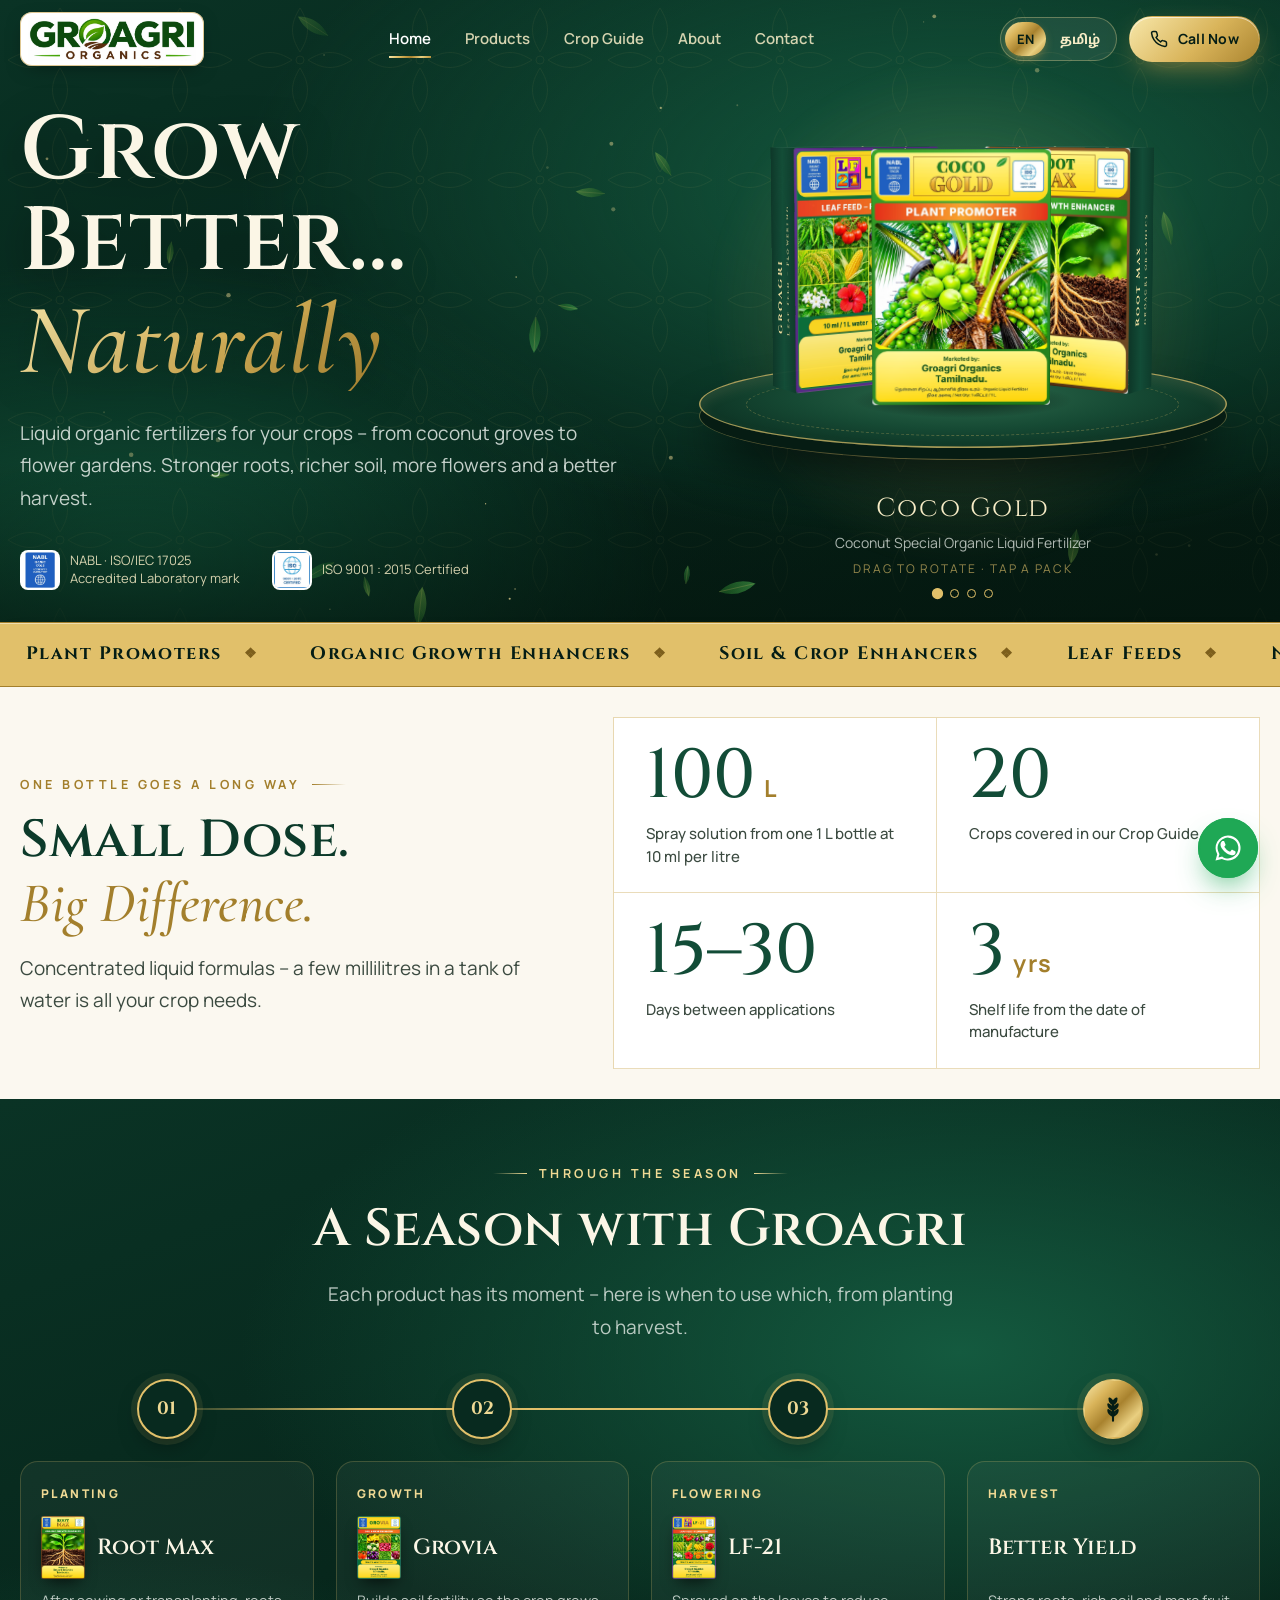
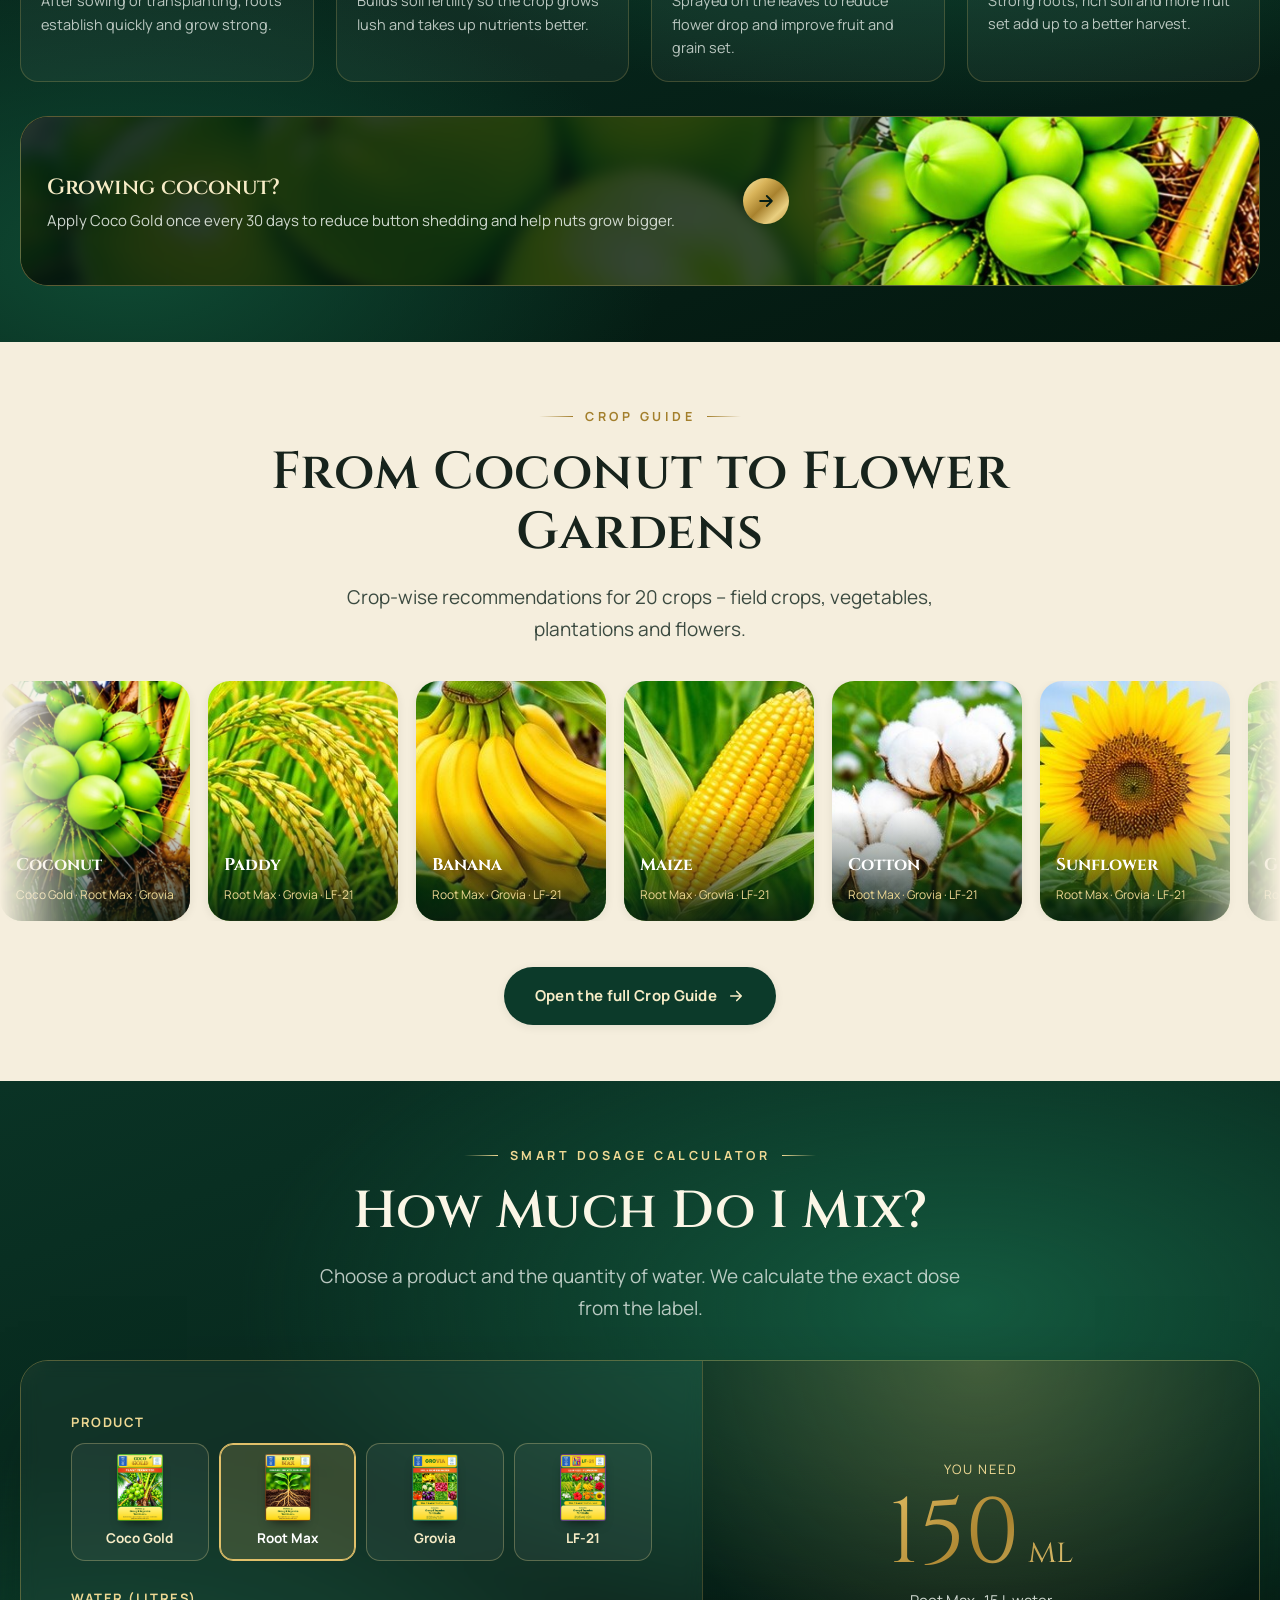
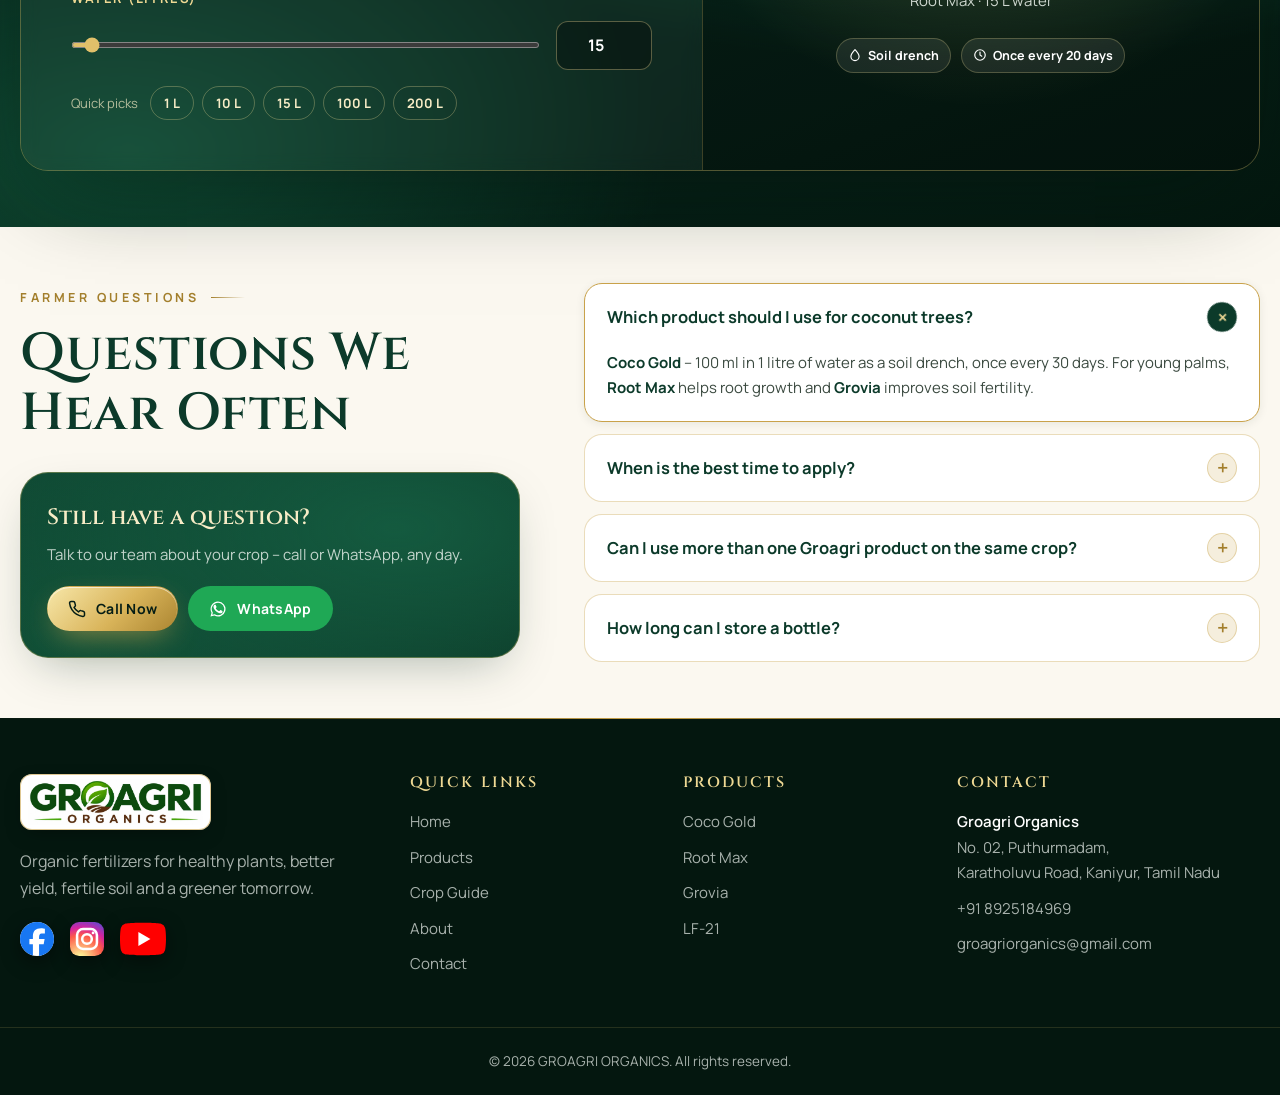
==== commit d07adda9: "Add leaf back-to-top button and use groagri.ico as favicon Co-Authored-By: Claude Opus 5.5 <noreply@" ====
--- a/index.html
+++ b/index.html
@@ -16,7 +16,7 @@
   <meta property="og:description" content="GROAGRI ORGANICS, Tamil Nadu – Coco Gold, Root Max, Grovia and LF-21 liquid organic fertilizers for coconut, field crops, vegetables and flowers.">
   <meta property="og:image" content="https://www.groagriorganics.in/images/banner.jpg">
   <meta name="twitter:card" content="summary_large_image">
-  <link rel="icon" href="images/logo.png">
+  <link rel="icon" href="images/groagri.ico" type="image/x-icon">
   <link rel="preconnect" href="https://fonts.googleapis.com">
   <link rel="preconnect" href="https://fonts.gstatic.com" crossorigin>
   <link href="https://fonts.googleapis.com/css2?family=Cinzel:wght@500;600;700&family=Cormorant+Garamond:ital,wght@1,500;1,600&family=Manrope:wght@400;500;600;700;800&family=Noto+Sans+Tamil:wght@400;500;600;700&family=Noto+Serif+Tamil:wght@500;600;700&display=swap" rel="stylesheet">
--- a/css/style.css
+++ b/css/style.css
@@ -237,7 +237,7 @@
 
 /* ---------- 3D Carousel ---------- */
 .stage {
-  --w: 196px; --h: calc(var(--w) * 1.438); --d: calc(var(--w) * .3); --r: calc(var(--w) * 1.12);
+  --w: 176px; --h: calc(var(--w) * 1.438); --d: calc(var(--w) * .3); --r: calc(var(--w) * 1.12);
   --top: 36px;
   position: relative; height: calc(var(--top) + var(--h) + 180px); perspective: 1500px; perspective-origin: 50% 30%;
   touch-action: pan-y; cursor: grab; user-select: none; -webkit-user-select: none; outline: none;
@@ -338,11 +338,11 @@
 .back-label .bl-foot b { color: var(--c); }
 
 /* ---------- Marquee ---------- */
-.marquee { background: linear-gradient(90deg, #0a2e21, #0f3d2c, #0a2e21); border-block: 1px solid rgba(225, 192, 106, .35); overflow: hidden; padding: 18px 0; }
+.marquee { position: relative; background: #e1c06a; border-block: 1px solid var(--gold-600); box-shadow: inset 0 1px 0 rgba(255,255,255,.45), 0 10px 24px -14px rgba(10, 46, 33, .55); overflow: hidden; padding: 16px 0; }
 .marquee-track { display: flex; gap: 0; width: max-content; animation: marquee 40s linear infinite; }
 .marquee:hover .marquee-track { animation-play-state: paused; }
-.marquee-item { display: flex; align-items: center; gap: 22px; padding: 0 26px; font-family: var(--font-display); font-size: 19px; letter-spacing: .1em; color: var(--gold-200); white-space: nowrap; }
-.marquee-item::after { content: "❖"; color: var(--gold-500); font-size: 14px; }
+.marquee-item { display: flex; align-items: center; gap: 22px; padding: 0 26px; font-family: var(--font-display); font-size: 18px; font-weight: 700; letter-spacing: .08em; color: var(--em-950); -webkit-font-smoothing: antialiased; white-space: nowrap; }
+.marquee-item::after { content: "❖"; color: var(--gold-700); font-size: 14px; }
 @keyframes marquee { to { transform: translateX(-50%); } }
 
 /* ---------- Cards ---------- */
@@ -437,21 +437,21 @@
 .chip svg { width: 14px; height: 14px; }
 
 /* ---------- Home: stats band ---------- */
-.stats-band { background: var(--ivory); }
+.stats-band { background: var(--ivory); padding: clamp(20px, 2.4vw, 32px) 0; }
 .stats-wrap { display: grid; grid-template-columns: .9fr 1.1fr; gap: clamp(30px, 5vw, 70px); align-items: center; }
 .stats-intro .eyebrow::before { display: none; }
 .stats-intro h2 { color: var(--em-800); }
 .stats-intro h2 em { color: var(--gold-600); font-size: 1.08em; }
 .stats-intro .lead { margin-top: 16px; }
 .stats-grid { display: grid; grid-template-columns: 1fr 1fr; border-top: 1px solid var(--line); border-left: 1px solid var(--line); }
-.stat { padding: clamp(20px, 2.6vw, 32px); border-right: 1px solid var(--line); border-bottom: 1px solid var(--line); }
+.stat { padding: clamp(16px, 2vw, 24px) clamp(20px, 2.6vw, 32px); border-right: 1px solid var(--line); border-bottom: 1px solid var(--line); background: #fff; }
 .stat .num {
-  font-family: "Cinzel", serif; font-weight: 700; font-size: clamp(44px, 5.4vw, 70px); line-height: 1;
-  background: var(--gold-grad); -webkit-background-clip: text; background-clip: text; color: transparent;
-  display: flex; align-items: baseline; gap: 6px; font-variant-numeric: tabular-nums;
-}
-.stat .num small { font-size: .38em; font-family: var(--font-body); font-weight: 800; letter-spacing: .04em; }
-.stat p { margin-top: 10px; color: var(--ink-2); font-size: 14.5px; line-height: 1.5; max-width: 260px; }
+  font-family: "Cinzel", serif; font-weight: 500; font-size: clamp(44px, 5.4vw, 70px); line-height: 1;
+  color: var(--em-700);
+  display: flex; align-items: baseline; gap: 8px; font-variant-numeric: tabular-nums;
+}
+.stat .num small { font-size: .34em; font-family: var(--font-body); font-weight: 700; letter-spacing: .06em; color: var(--gold-600); }
+.stat p { margin-top: 12px; color: var(--ink-2); font-size: 15px; font-weight: 500; line-height: 1.5; max-width: 260px; }
 
 /* ---------- Home: season timeline ---------- */
 .season { overflow: hidden; }
@@ -780,6 +780,19 @@
 .float-wa:hover { transform: scale(1.08); }
 .float-wa svg { width: 30px; height: 30px; }
 
+/* ---------- Back to top (leaf) ---------- */
+.to-top {
+  position: fixed; right: 30px; bottom: 92px; z-index: 89; width: 46px; height: 54px; padding: 0; border: 0; background: none; cursor: pointer;
+  filter: drop-shadow(0 8px 14px rgba(27, 94, 32, .45));
+  opacity: 0; visibility: hidden; transform: translateY(14px) scale(.9);
+  transition: opacity .35s var(--ease), transform .35s var(--ease), visibility .35s;
+}
+.to-top.show { opacity: 1; visibility: visible; transform: none; }
+.to-top:hover { transform: translateY(-4px); }
+.to-top svg { width: 100%; height: 100%; display: block; overflow: visible; transform-origin: 50% 95%; }
+.to-top:hover svg { animation: leafSway 1.2s ease-in-out infinite; }
+@keyframes leafSway { 0%, 100% { transform: rotate(0); } 30% { transform: rotate(-8deg); } 70% { transform: rotate(6deg); } }
+
 /* ---------- Reveal ---------- */
 .reveal { opacity: 0; transform: translateY(36px); transition: opacity 1s var(--ease), transform 1s var(--ease); transition-delay: var(--rd, 0s); }
 .reveal.visible { opacity: 1; transform: none; }
@@ -821,7 +834,7 @@
   .grid-2, .grid-3, .grid-4, .quality-grid, .footer-grid, .form-row, .pd-cols { grid-template-columns: 1fr; }
   .range-list { grid-template-columns: 1fr 1fr; gap: 12px; }
   .range-item img { height: 130px; }
-  .stage { --w: 150px; }
+  .stage { --w: 135px; }
   .brand img { height: 34px; }
   .brand-badge { padding: 4px 6px; border-radius: 10px; }
   .lang-switch button { padding: 5px 9px; }
@@ -851,6 +864,7 @@
   .prod-card { min-height: 0; }
   .facts li { flex-direction: column; gap: 2px; }
   .float-wa { width: 54px; height: 54px; right: 16px; bottom: 16px; }
+  .to-top { width: 40px; height: 48px; right: 23px; bottom: 80px; }
 }
 
 @media (prefers-reduced-motion: reduce) {
@@ -859,7 +873,7 @@
 }
 
 @media print {
-  .site-header, .site-footer, .float-wa, .toolbar, .page-banner, .scroll-progress, .subnav { display: none !important; }
+  .site-header, .site-footer, .float-wa, .to-top, .toolbar, .page-banner, .scroll-progress, .subnav { display: none !important; }
   body { background: #fff; }
   .crop-card { break-inside: avoid; box-shadow: none; }
   .reveal { opacity: 1; transform: none; }
